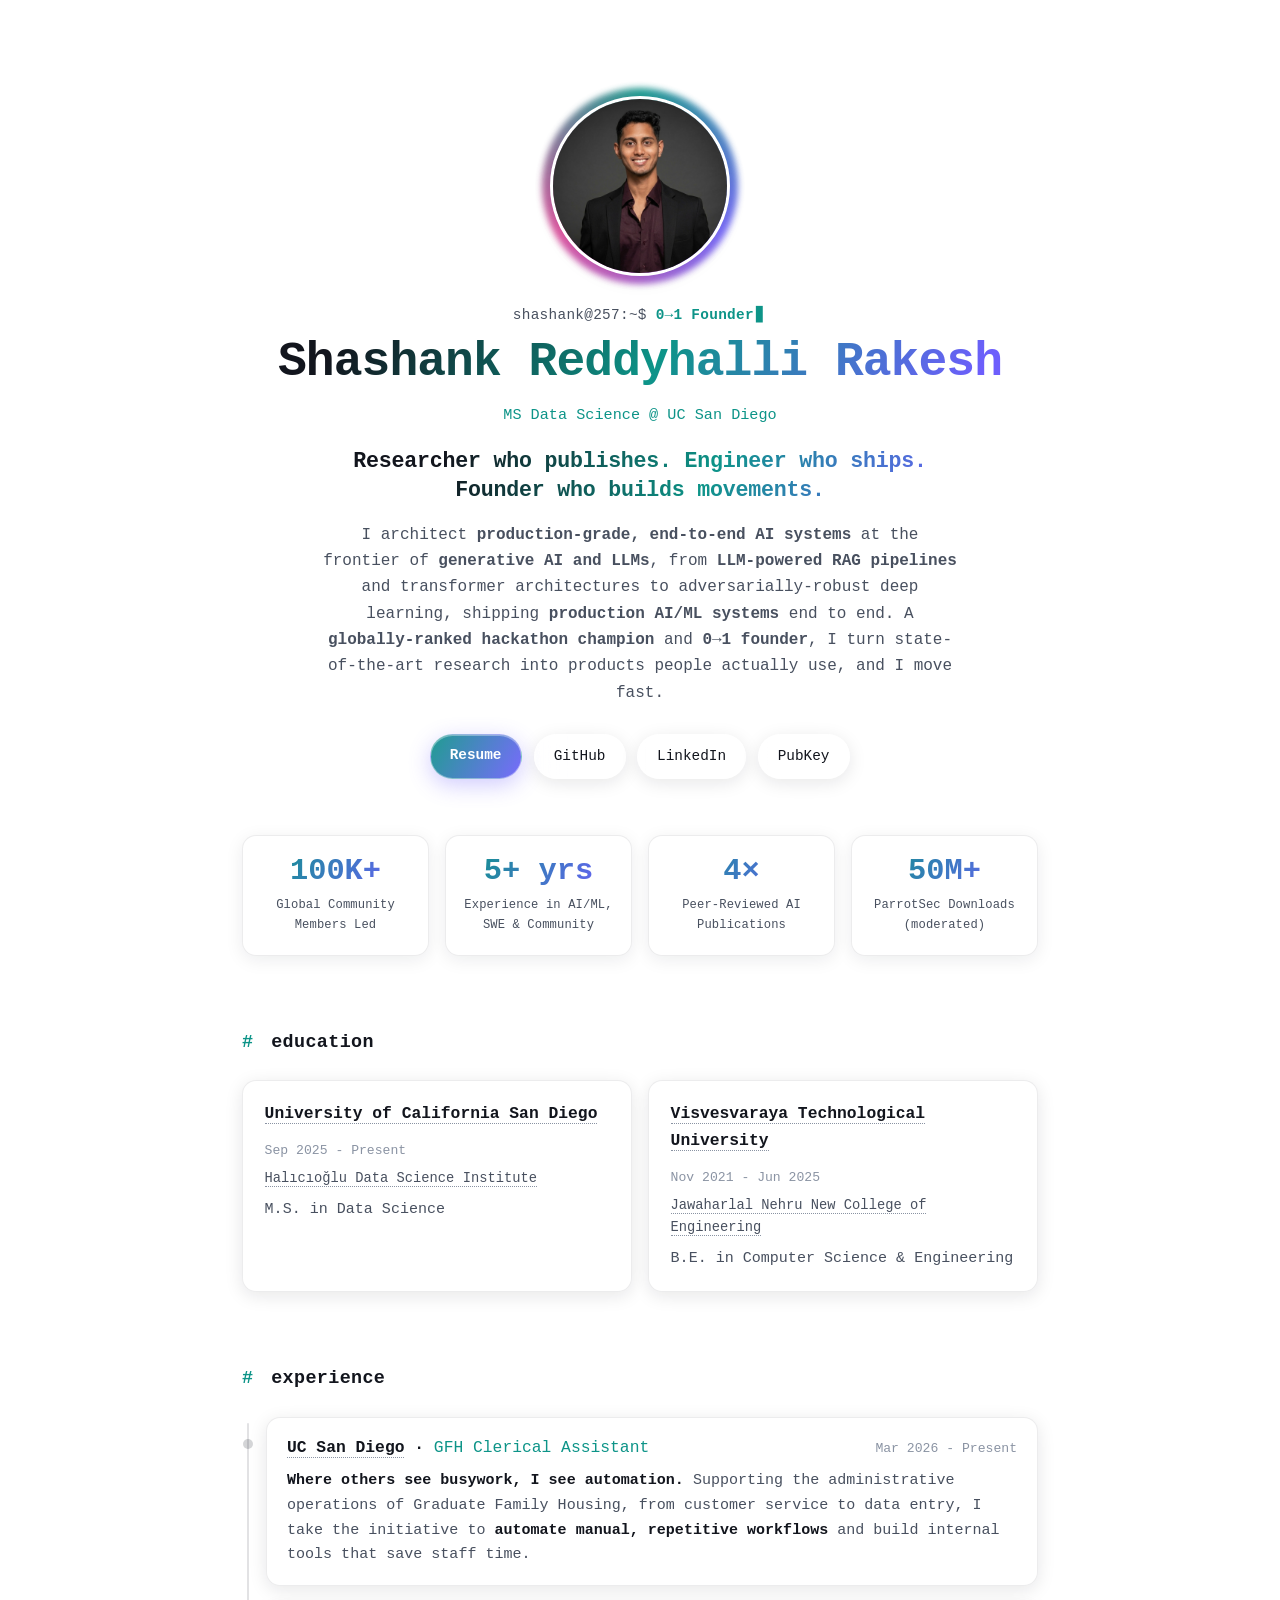
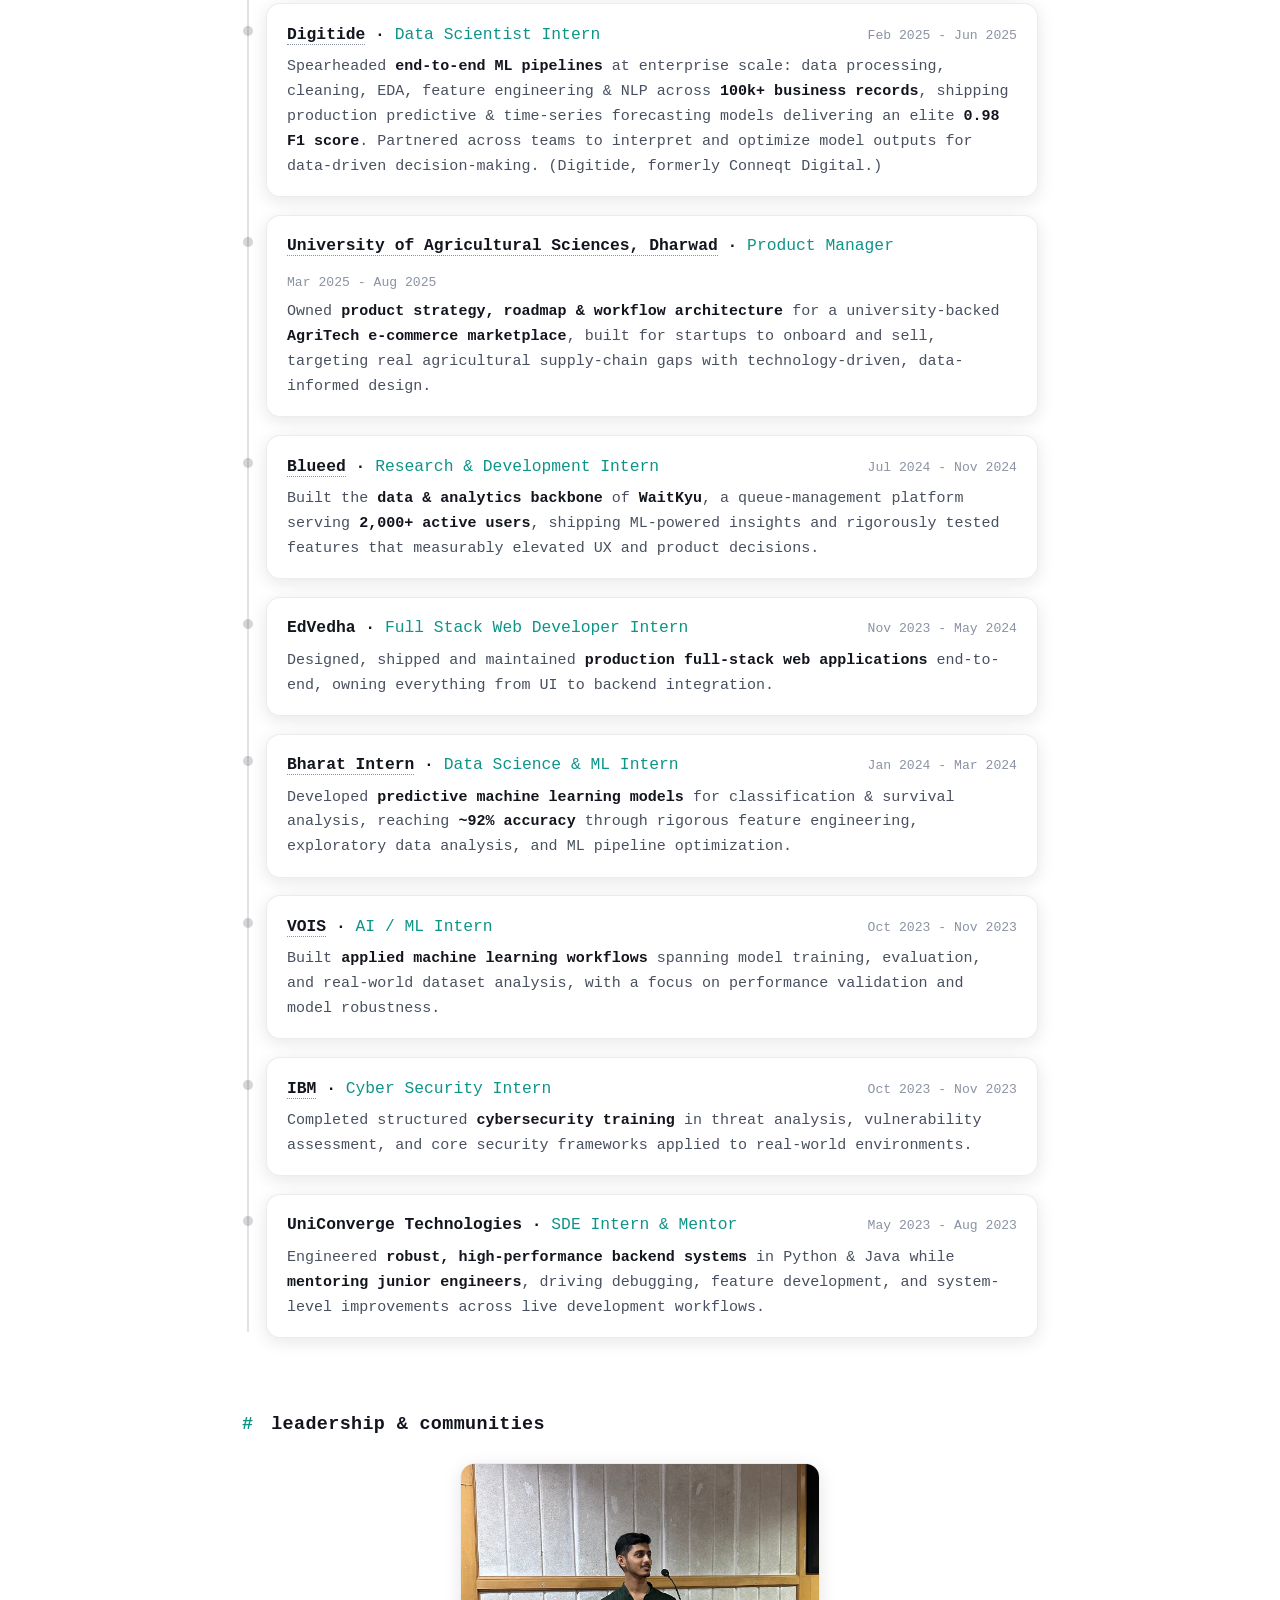
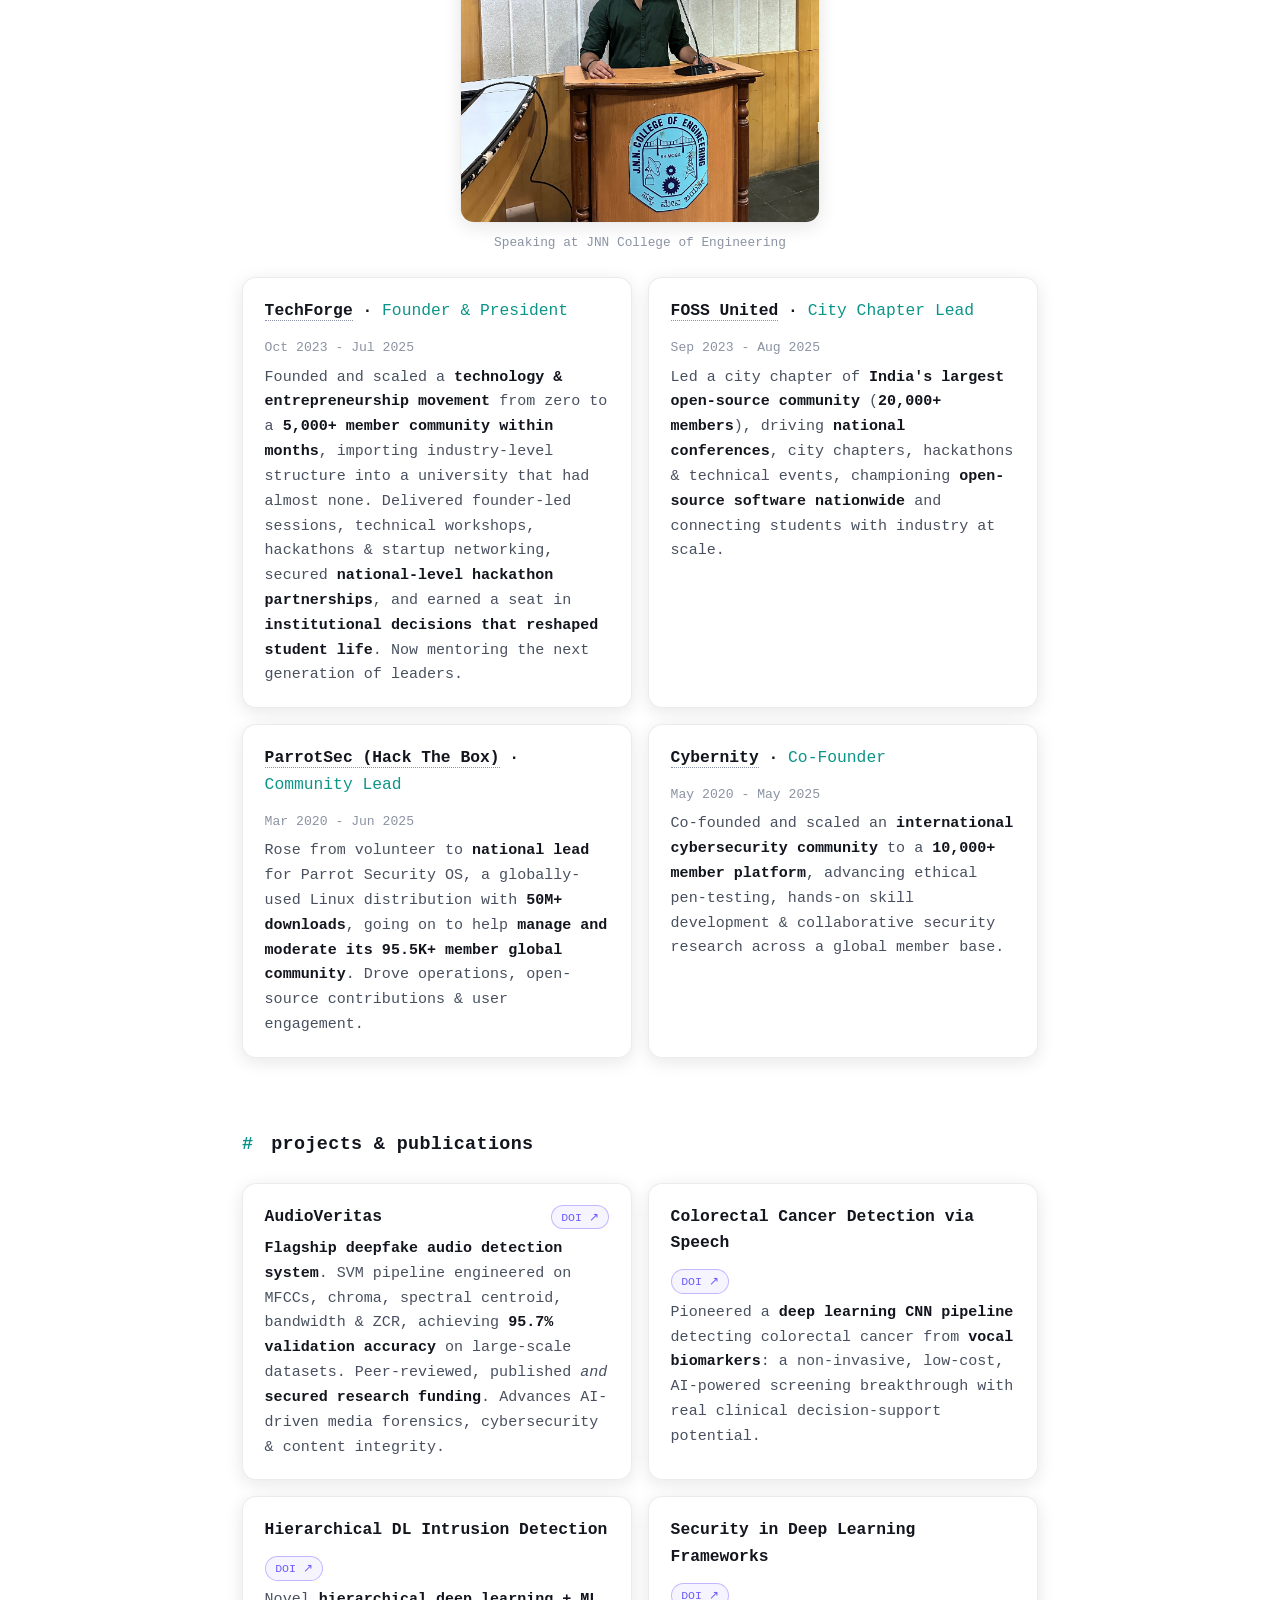
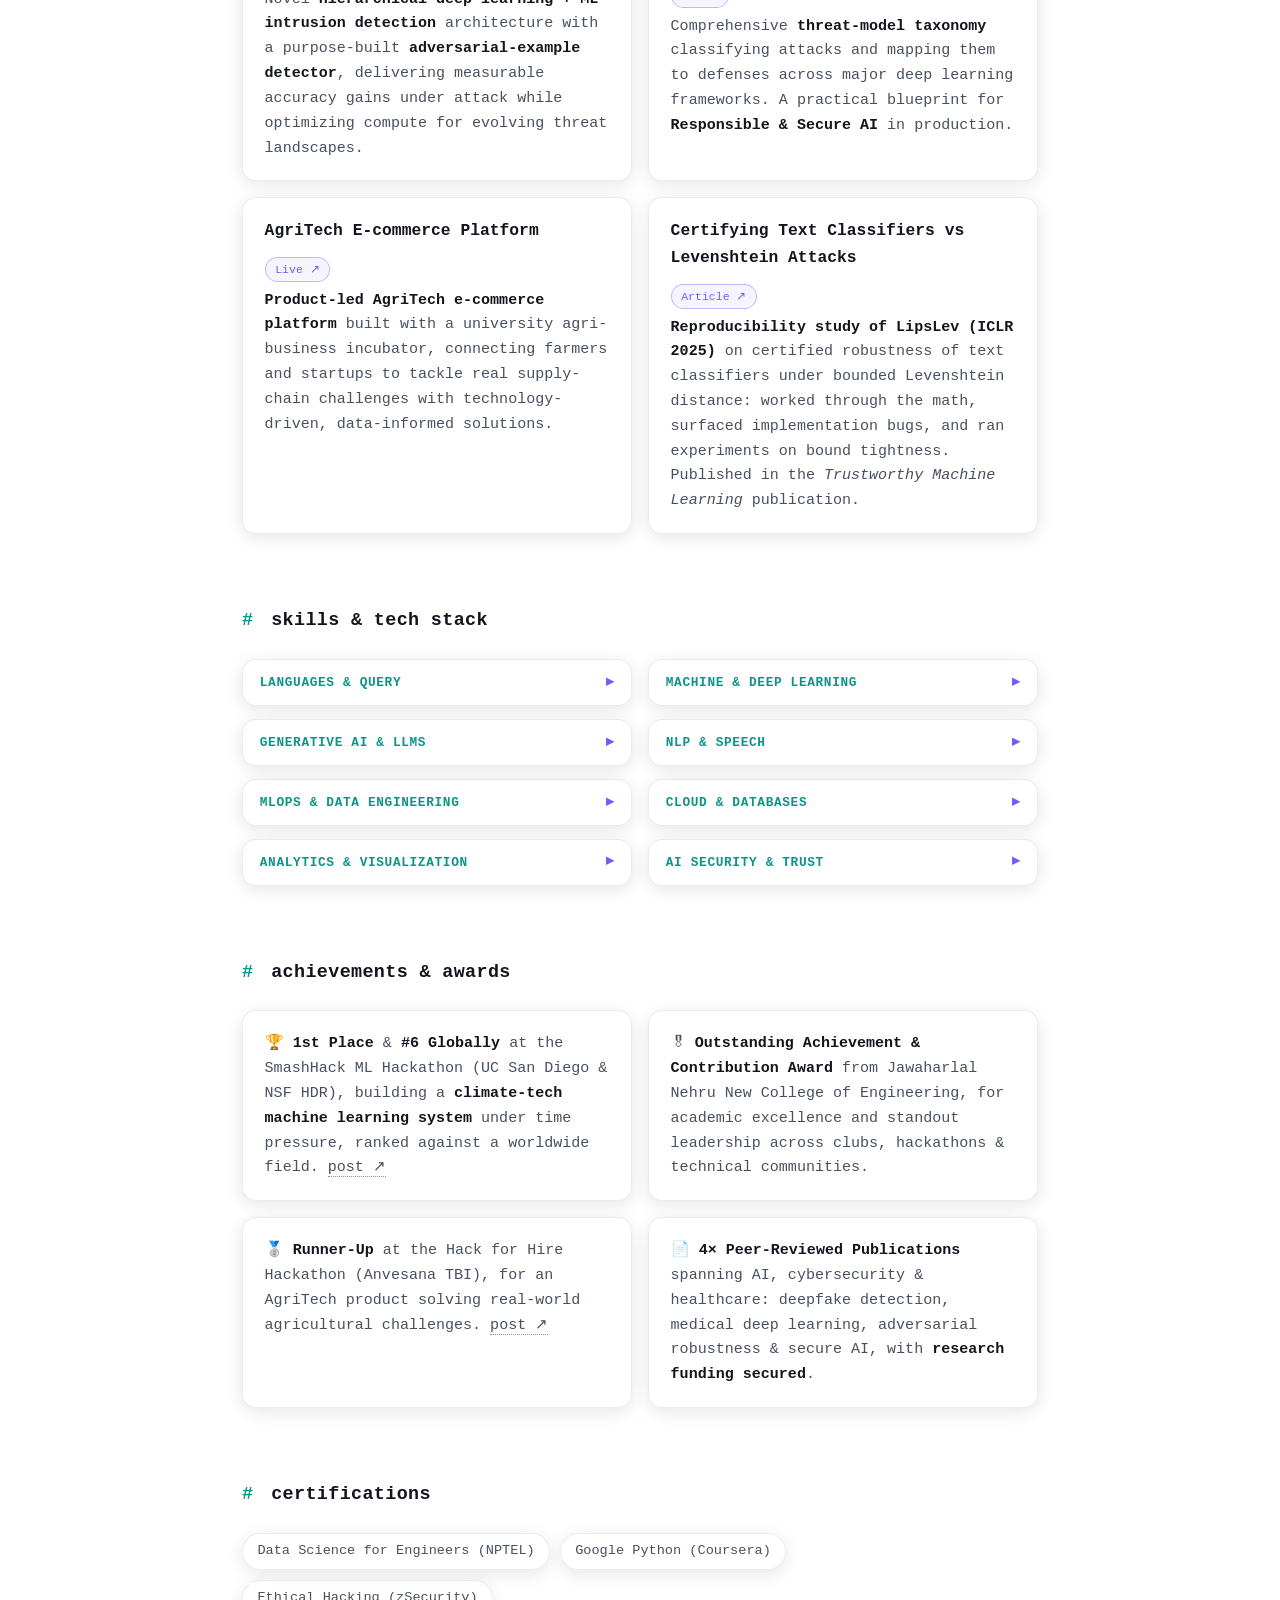
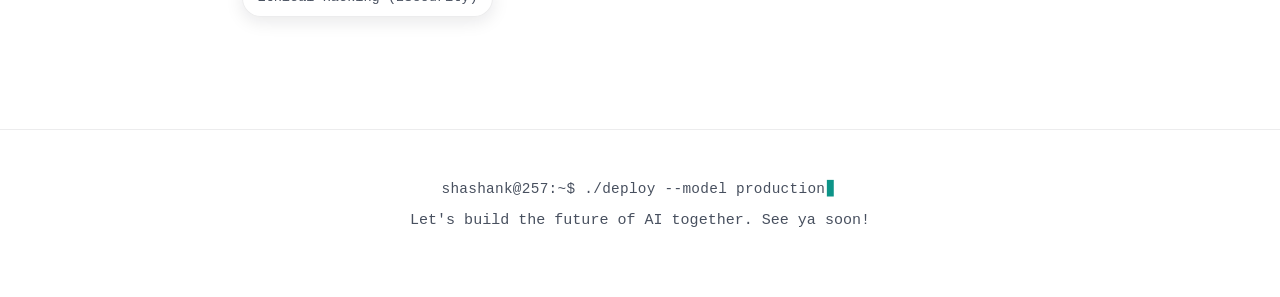
==== index.html @ 8bb7bff8 "update portfolio" ====
<!DOCTYPE html>
<html lang="en">
<head>
    <meta charset="UTF-8">
    <meta name="viewport" content="width=device-width, initial-scale=1.0">
    <meta name="description" content="Shashank Reddyhalli Rakesh (257): Data Scientist & AI/ML Engineer, MS Data Science @ UC San Diego (HDSI). 4× published AI researcher (as an undergrad), global hackathon champion, and founder who has led tech communities 100,000+ strong.">
    <title>257 // Shashank Reddyhalli Rakesh</title>

    <!-- Social / rich link previews -->
    <meta property="og:type" content="website">
    <meta property="og:url" content="https://shashank.fablnx.com/">
    <meta property="og:title" content="Shashank Reddyhalli Rakesh, Data Scientist & AI/ML Engineer">
    <meta property="og:description" content="4× published AI researcher (as an undergrad), global hackathon champion, and 0→1 founder who has led tech communities 100,000+ strong. GenAI, LLMs, deep learning, trustworthy AI.">
    <meta property="og:image" content="https://shashank.fablnx.com/assets/img/IMG_8627.jpg">
    <meta property="og:image:alt" content="Shashank Reddyhalli Rakesh">
    <meta name="twitter:card" content="summary_large_image">
    <meta name="twitter:title" content="Shashank Reddyhalli Rakesh, Data Scientist & AI/ML Engineer">
    <meta name="twitter:description" content="4× published AI researcher (as an undergrad), global hackathon champion, and 0→1 founder who has led tech communities 100,000+ strong.">
    <meta name="twitter:image" content="https://shashank.fablnx.com/assets/img/IMG_8627.jpg">
    <meta name="theme-color" content="#0d9488">

    <link rel="stylesheet" href="assets/css/style.css">
</head>
<body>
    <canvas id="fluid" class="fluid-bg" aria-hidden="true"></canvas>

    <main>
        <!-- HERO -->
        <header class="hero reveal">
            <div class="avatar-wrap">
                <img src="assets/img/IMG_8627.jpg" alt="Shashank Reddyhalli Rakesh" class="avatar" width="180" height="180">
                <span class="avatar-ring" aria-hidden="true"></span>
            </div>
            <p class="prompt"><span class="c-accent">shashank@257</span>:<span class="c-dim">~</span>$ <span id="typed">whoami</span></p>
            <h1 class="name">Shashank Reddyhalli Rakesh</h1>
            <p class="tagline">
                <span class="tag">MS Data Science @ UC San Diego</span>
            </p>
            <p class="hook">Researcher who publishes. Engineer who ships. Founder who builds movements.</p>
            <p class="intro">
                I architect <strong>production-grade, end-to-end AI systems</strong> at the frontier of
                <strong>generative AI and LLMs</strong>, from <strong>LLM-powered RAG
                pipelines</strong> and transformer architectures to adversarially-robust deep learning,
                shipping <strong>production AI/ML systems</strong> end to end. A <strong>globally-ranked
                hackathon champion</strong> and <strong>0&rarr;1 founder</strong>,
                I turn state-of-the-art research into products people actually use, and I move fast.
            </p>
            <nav class="cta">
                <a class="btn btn-primary" href="assets/Resume/ShashankRR_Resume.pdf" target="_blank" rel="noopener">Resume</a>
                <a class="btn" href="https://github.com/shashank257" target="_blank" rel="noopener">GitHub</a>
                <a class="btn" href="https://www.linkedin.com/in/shashankrr" target="_blank" rel="noopener">LinkedIn</a>
                <a class="btn" href="assets/key/pubkey.html">PubKey</a>
            </nav>
        </header>

        <!-- HIGHLIGHTS -->
        <div class="stats reveal">
            <div class="stat">
                <span class="stat-num">100K+</span>
                <span class="stat-label">Global Community Members Led</span>
            </div>
            <div class="stat">
                <span class="stat-num">5+ yrs</span>
                <span class="stat-label">Experience in AI/ML, SWE &amp; Community</span>
            </div>
            <div class="stat">
                <span class="stat-num">4&times;</span>
                <span class="stat-label">Peer-Reviewed AI Publications</span>
            </div>
            <div class="stat">
                <span class="stat-num">50M+</span>
                <span class="stat-label">ParrotSec Downloads (moderated)</span>
            </div>
        </div>

        <!-- EDUCATION -->
        <section class="reveal">
            <h2 class="section-title"><span class="hash">#</span> education</h2>
            <div class="cards">
                <article class="card">
                    <div class="card-head">
                        <h3><a class="hlink" href="https://ucsd.edu" target="_blank" rel="noopener">University of California San Diego</a></h3>
                        <span class="when">Sep 2025 - Present</span>
                    </div>
                    <p class="sub-inst"><a class="hlink" href="https://datascience.ucsd.edu" target="_blank" rel="noopener">Halıcıoğlu Data Science Institute</a></p>
                    <p class="muted">M.S. in Data Science</p>
                </article>
                <article class="card">
                    <div class="card-head">
                        <h3><a class="hlink" href="https://vtu.ac.in" target="_blank" rel="noopener">Visvesvaraya Technological University</a></h3>
                        <span class="when">Nov 2021 - Jun 2025</span>
                    </div>
                    <p class="sub-inst"><a class="hlink" href="https://jnnce.ac.in" target="_blank" rel="noopener">Jawaharlal Nehru New College of Engineering</a></p>
                    <p class="muted">B.E. in Computer Science &amp; Engineering</p>
                </article>
            </div>
        </section>

        <!-- EXPERIENCE -->
        <section class="reveal">
            <h2 class="section-title"><span class="hash">#</span> experience</h2>
            <div class="timeline">
                <article class="tl-item">
                    <div class="tl-dot" aria-hidden="true"></div>
                    <div class="card-head">
                        <h3><a class="hlink" href="https://ucsd.edu" target="_blank" rel="noopener">UC San Diego</a> &middot; <span class="role">GFH Clerical Assistant</span></h3>
                        <span class="when">Mar 2026 - Present</span>
                    </div>
                    <p class="muted"><strong>Where others see busywork, I see automation.</strong> Supporting the
                        administrative operations of Graduate Family Housing, from customer service to data entry,
                        I take the initiative to <strong>automate manual, repetitive workflows</strong> and build
                        internal tools that save staff time.</p>
                </article>
                <article class="tl-item">
                    <div class="tl-dot" aria-hidden="true"></div>
                    <div class="card-head">
                        <h3><a class="hlink" href="https://www.digitide.com/" target="_blank" rel="noopener">Digitide</a> &middot; <span class="role">Data Scientist Intern</span></h3>
                        <span class="when">Feb 2025 - Jun 2025</span>
                    </div>
                    <p class="muted">Spearheaded <strong>end-to-end ML pipelines</strong> at enterprise scale:
                        data processing, cleaning, EDA, feature engineering &amp; NLP across <strong>100k+
                        business records</strong>, shipping production predictive &amp; time-series
                        forecasting models delivering an elite <strong>0.98 F1 score</strong>. Partnered across
                        teams to interpret and optimize model outputs for data-driven decision-making.
                        (Digitide, formerly Conneqt Digital.)</p>
                </article>
                <article class="tl-item">
                    <div class="tl-dot" aria-hidden="true"></div>
                    <div class="card-head">
                        <h3><a class="hlink" href="https://krishik-abiuasd.org/" target="_blank" rel="noopener">University of Agricultural Sciences, Dharwad</a> &middot; <span class="role">Product Manager</span></h3>
                        <span class="when">Mar 2025 - Aug 2025</span>
                    </div>
                    <p class="muted">Owned <strong>product strategy, roadmap &amp; workflow architecture</strong>
                        for a university-backed <strong>AgriTech e-commerce marketplace</strong>, built for startups
                        to onboard and sell, targeting real agricultural supply-chain gaps with technology-driven,
                        data-informed design.</p>
                </article>
                <article class="tl-item">
                    <div class="tl-dot" aria-hidden="true"></div>
                    <div class="card-head">
                        <h3><a class="hlink" href="https://www.blueed.com/" target="_blank" rel="noopener">Blueed</a> &middot; <span class="role">Research &amp; Development Intern</span></h3>
                        <span class="when">Jul 2024 - Nov 2024</span>
                    </div>
                    <p class="muted">Built the <strong>data &amp; analytics backbone</strong> of
                        <strong>WaitKyu</strong>, a queue-management platform serving <strong>2,000+ active
                        users</strong>, shipping ML-powered insights and rigorously tested features that
                        measurably elevated UX and product decisions.</p>
                </article>
                <article class="tl-item">
                    <div class="tl-dot" aria-hidden="true"></div>
                    <div class="card-head">
                        <h3>EdVedha &middot; <span class="role">Full Stack Web Developer Intern</span></h3>
                        <span class="when">Nov 2023 - May 2024</span>
                    </div>
                    <p class="muted">Designed, shipped and maintained <strong>production full-stack web
                        applications</strong> end-to-end, owning everything from UI to backend integration.</p>
                </article>
                <article class="tl-item">
                    <div class="tl-dot" aria-hidden="true"></div>
                    <div class="card-head">
                        <h3><a class="hlink" href="https://in.linkedin.com/company/info-bharat-interns" target="_blank" rel="noopener">Bharat Intern</a> &middot; <span class="role">Data Science &amp; ML Intern</span></h3>
                        <span class="when">Jan 2024 - Mar 2024</span>
                    </div>
                    <p class="muted">Developed <strong>predictive machine learning models</strong> for classification
                        &amp; survival analysis, reaching <strong>~92% accuracy</strong> through rigorous feature
                        engineering, exploratory data analysis, and ML pipeline optimization.</p>
                </article>
                <article class="tl-item">
                    <div class="tl-dot" aria-hidden="true"></div>
                    <div class="card-head">
                        <h3><a class="hlink" href="https://www.voiscentre.com/" target="_blank" rel="noopener">VOIS</a> &middot; <span class="role">AI / ML Intern</span></h3>
                        <span class="when">Oct 2023 - Nov 2023</span>
                    </div>
                    <p class="muted">Built <strong>applied machine learning workflows</strong> spanning model training,
                        evaluation, and real-world dataset analysis, with a focus on performance validation and
                        model robustness.</p>
                </article>
                <article class="tl-item">
                    <div class="tl-dot" aria-hidden="true"></div>
                    <div class="card-head">
                        <h3><a class="hlink" href="https://www.ibm.com/" target="_blank" rel="noopener">IBM</a> &middot; <span class="role">Cyber Security Intern</span></h3>
                        <span class="when">Oct 2023 - Nov 2023</span>
                    </div>
                    <p class="muted">Completed structured <strong>cybersecurity training</strong> in threat analysis,
                        vulnerability assessment, and core security frameworks applied to real-world environments.</p>
                </article>
                <article class="tl-item">
                    <div class="tl-dot" aria-hidden="true"></div>
                    <div class="card-head">
                        <h3>UniConverge Technologies &middot; <span class="role">SDE Intern &amp; Mentor</span></h3>
                        <span class="when">May 2023 - Aug 2023</span>
                    </div>
                    <p class="muted">Engineered <strong>robust, high-performance backend systems</strong> in Python
                        &amp; Java while <strong>mentoring junior engineers</strong>, driving debugging, feature
                        development, and system-level improvements across live development workflows.</p>
                </article>
            </div>
        </section>

        <!-- LEADERSHIP & COMMUNITIES -->
        <section class="reveal">
            <h2 class="section-title"><span class="hash">#</span> leadership &amp; communities</h2>
            <figure class="photo photo-wide">
                <img src="assets/img/IMG_20240116_121053_605.jpg" alt="Shashank speaking at JNN College of Engineering" loading="lazy">
                <figcaption>Speaking at JNN College of Engineering</figcaption>
            </figure>
            <div class="cards">
                <article class="card">
                    <div class="card-head">
                        <h3><a class="hlink" href="https://techforge.jnnce.ac.in/" target="_blank" rel="noopener">TechForge</a> &middot; <span class="role">Founder &amp; President</span></h3>
                        <span class="when">Oct 2023 - Jul 2025</span>
                    </div>
                    <p class="muted">Founded and scaled a <strong>technology &amp; entrepreneurship movement</strong>
                        from zero to a <strong>5,000+ member community within months</strong>, importing
                        industry-level structure into a university that had almost none. Delivered founder-led
                        sessions, technical workshops, hackathons &amp; startup networking, secured
                        <strong>national-level hackathon partnerships</strong>, and earned a seat in
                        <strong>institutional decisions that reshaped student life</strong>. Now mentoring the
                        next generation of leaders.</p>
                </article>
                <article class="card">
                    <div class="card-head">
                        <h3><a class="hlink" href="https://fossunited.org" target="_blank" rel="noopener">FOSS United</a> &middot; <span class="role">City Chapter Lead</span></h3>
                        <span class="when">Sep 2023 - Aug 2025</span>
                    </div>
                    <p class="muted">Led a city chapter of <strong>India's largest open-source community</strong>
                        (<strong>20,000+ members</strong>), driving <strong>national conferences</strong>, city
                        chapters, hackathons &amp; technical events, championing <strong>open-source software
                        nationwide</strong> and connecting students with industry at scale.</p>
                </article>
                <article class="card">
                    <div class="card-head">
                        <h3><a class="hlink" href="https://parrotsec.org" target="_blank" rel="noopener">ParrotSec (Hack The Box)</a> &middot; <span class="role">Community Lead</span></h3>
                        <span class="when">Mar 2020 - Jun 2025</span>
                    </div>
                    <p class="muted">Rose from volunteer to <strong>national lead</strong> for Parrot Security OS, a globally-used Linux distribution with <strong>50M+ downloads</strong>, going on to help
                        <strong>manage and moderate its 95.5K+ member global community</strong>. Drove operations,
                        open-source contributions &amp; user engagement.</p>
                </article>
                <article class="card">
                    <div class="card-head">
                        <h3><a class="hlink" href="https://cybernity.org/" target="_blank" rel="noopener">Cybernity</a> &middot; <span class="role">Co-Founder</span></h3>
                        <span class="when">May 2020 - May 2025</span>
                    </div>
                    <p class="muted">Co-founded and scaled an <strong>international cybersecurity community</strong>
                        to a <strong>10,000+ member platform</strong>, advancing ethical pen-testing, hands-on skill
                        development &amp; collaborative security research across a global member base.</p>
                </article>
            </div>
        </section>

        <!-- PROJECTS & PUBLICATIONS -->
        <section class="reveal">
            <h2 class="section-title"><span class="hash">#</span> projects &amp; publications</h2>
            <div class="cards">
                <article class="card project">
                    <div class="card-head">
                        <h3>AudioVeritas</h3>
                        <a class="pill" href="https://doi.org/10.22214/ijraset.2025.66025" target="_blank" rel="noopener">DOI ↗</a>
                    </div>
                    <p class="muted"><strong>Flagship deepfake audio detection system</strong>. SVM pipeline
                        engineered on MFCCs, chroma, spectral centroid, bandwidth &amp; ZCR, achieving
                        <strong>95.7% validation accuracy</strong> on large-scale datasets. Peer-reviewed,
                        published <em>and</em> <strong>secured research funding</strong>. Advances AI-driven
                        media forensics, cybersecurity &amp; content integrity.</p>
                </article>
                <article class="card project">
                    <div class="card-head">
                        <h3>Colorectal Cancer Detection via Speech</h3>
                        <a class="pill" href="https://doi.org/10.22214/ijraset.2024.63556" target="_blank" rel="noopener">DOI ↗</a>
                    </div>
                    <p class="muted">Pioneered a <strong>deep learning CNN pipeline</strong> detecting colorectal
                        cancer from <strong>vocal biomarkers</strong>: a non-invasive, low-cost, AI-powered
                        screening breakthrough with real clinical decision-support potential.</p>
                </article>
                <article class="card project">
                    <div class="card-head">
                        <h3>Hierarchical DL Intrusion Detection</h3>
                        <a class="pill" href="https://doi.org/10.22214/ijraset.2024.58300" target="_blank" rel="noopener">DOI ↗</a>
                    </div>
                    <p class="muted">Novel <strong>hierarchical deep learning + ML intrusion detection</strong>
                        architecture with a purpose-built <strong>adversarial-example detector</strong>,
                        delivering measurable accuracy gains under attack while optimizing compute for
                        evolving threat landscapes.</p>
                </article>
                <article class="card project">
                    <div class="card-head">
                        <h3>Security in Deep Learning Frameworks</h3>
                        <a class="pill" href="https://doi.org/10.22214/ijraset.2023.57752" target="_blank" rel="noopener">DOI ↗</a>
                    </div>
                    <p class="muted">Comprehensive <strong>threat-model taxonomy</strong> classifying attacks and
                        mapping them to defenses across major deep learning frameworks. A practical blueprint
                        for <strong>Responsible &amp; Secure AI</strong> in production.</p>
                </article>
                <article class="card project">
                    <div class="card-head">
                        <h3>AgriTech E-commerce Platform</h3>
                        <a class="pill" href="https://krishik-abiuasd.org/" target="_blank" rel="noopener">Live ↗</a>
                    </div>
                    <p class="muted"><strong>Product-led AgriTech e-commerce platform</strong> built with a
                        university agri-business incubator, connecting farmers and startups to tackle
                        real supply-chain challenges with technology-driven, data-informed solutions.</p>
                </article>
                <article class="card project">
                    <div class="card-head">
                        <h3>Certifying Text Classifiers vs Levenshtein Attacks</h3>
                        <a class="pill" href="https://medium.com/trustworthy-machine-learning/certifying-text-classifiers-against-levenshtein-attacks-reproducing-lipslev-iclr-2025-34aa564b93fc" target="_blank" rel="noopener">Article ↗</a>
                    </div>
                    <p class="muted"><strong>Reproducibility study of LipsLev (ICLR 2025)</strong> on certified
                        robustness of text classifiers under bounded Levenshtein distance: worked through the math,
                        surfaced implementation bugs, and ran experiments on bound tightness. Published in the
                        <em>Trustworthy Machine Learning</em> publication.</p>
                </article>
            </div>
        </section>

        <!-- SKILLS & TECH STACK -->
        <section class="reveal">
            <h2 class="section-title"><span class="hash">#</span> skills &amp; tech stack</h2>
            <div class="skill-groups">
                <details class="skill-group">
                    <summary class="skill-label">Languages &amp; Query</summary>
                    <div class="chips">
                        <span class="chip">Python</span><span class="chip">R</span><span class="chip">SQL</span>
                        <span class="chip">C</span><span class="chip">C++</span><span class="chip">Java</span>
                        <span class="chip">JavaScript</span><span class="chip">Bash</span>
                    </div>
                </details>
                <details class="skill-group">
                    <summary class="skill-label">Machine &amp; Deep Learning</summary>
                    <div class="chips">
                        <span class="chip">PyTorch</span><span class="chip">TensorFlow</span><span class="chip">Keras</span>
                        <span class="chip">Scikit-learn</span><span class="chip">XGBoost</span><span class="chip">LightGBM</span>
                        <span class="chip">CNNs</span><span class="chip">RNNs / LSTMs</span><span class="chip">Transformers</span>
                        <span class="chip">Ensemble Learning</span><span class="chip">Bayesian Modeling</span>
                        <span class="chip">Hyperparameter Tuning</span>
                    </div>
                </details>
                <details class="skill-group">
                    <summary class="skill-label">Generative AI &amp; LLMs</summary>
                    <div class="chips">
                        <span class="chip">LLM Fine-tuning (LoRA / PEFT)</span><span class="chip">RAG</span>
                        <span class="chip">Prompt Engineering</span><span class="chip">Hugging Face</span>
                        <span class="chip">LangChain</span><span class="chip">LlamaIndex</span>
                        <span class="chip">Vector DBs (FAISS / Pinecone)</span><span class="chip">Embeddings</span>
                        <span class="chip">Diffusion Models</span><span class="chip">Agentic AI</span>
                        <span class="chip">Multimodal AI</span>
                    </div>
                </details>
                <details class="skill-group">
                    <summary class="skill-label">NLP &amp; Speech</summary>
                    <div class="chips">
                        <span class="chip">NLP</span><span class="chip">Named Entity Recognition</span>
                        <span class="chip">Sentiment Analysis</span><span class="chip">Text Classification</span>
                        <span class="chip">Speech / Audio ML</span><span class="chip">MFCC &amp; Spectral Features</span>
                        <span class="chip">Semantic Search</span>
                    </div>
                </details>
                <details class="skill-group">
                    <summary class="skill-label">MLOps &amp; Data Engineering</summary>
                    <div class="chips">
                        <span class="chip">Docker</span><span class="chip">Git</span><span class="chip">CI/CD</span>
                        <span class="chip">MLflow</span><span class="chip">Model Deployment</span>
                        <span class="chip">Data Pipelines</span><span class="chip">Apache Spark</span>
                        <span class="chip">Airflow</span><span class="chip">REST APIs</span>
                        <span class="chip">Model Monitoring</span><span class="chip">Feature Stores</span>
                    </div>
                </details>
                <details class="skill-group">
                    <summary class="skill-label">Cloud &amp; Databases</summary>
                    <div class="chips">
                        <span class="chip">AWS (SageMaker / EC2 / S3)</span><span class="chip">GCP</span>
                        <span class="chip">MongoDB</span><span class="chip">PostgreSQL</span>
                    </div>
                </details>
                <details class="skill-group">
                    <summary class="skill-label">Analytics &amp; Visualization</summary>
                    <div class="chips">
                        <span class="chip">Pandas</span><span class="chip">NumPy</span><span class="chip">Matplotlib</span>
                        <span class="chip">Seaborn</span><span class="chip">Plotly</span><span class="chip">Tableau</span>
                        <span class="chip">Power BI</span><span class="chip">Excel</span>
                        <span class="chip">EDA</span><span class="chip">Statistical Modeling</span>
                        <span class="chip">A/B Testing</span><span class="chip">Time-Series Forecasting</span>
                    </div>
                </details>
                <details class="skill-group">
                    <summary class="skill-label">AI Security &amp; Trust</summary>
                    <div class="chips">
                        <span class="chip">Adversarial ML</span><span class="chip">Deepfake Detection</span>
                        <span class="chip">Model Robustness</span><span class="chip">Threat Modeling</span>
                        <span class="chip">Responsible AI</span><span class="chip">Explainable AI (SHAP / LIME)</span>
                    </div>
                </details>
            </div>
        </section>

        <!-- ACHIEVEMENTS -->
        <section class="reveal">
            <h2 class="section-title"><span class="hash">#</span> achievements &amp; awards</h2>
            <div class="cards">
                <article class="card"><p class="muted">🏆 <strong>1st Place</strong> &amp; <strong>#6 Globally</strong>
                    at the SmashHack ML Hackathon (UC San Diego &amp; NSF HDR), building a <strong>climate-tech
                    machine learning system</strong> under time pressure, ranked against a worldwide field.
                    <a class="hlink" href="https://www.linkedin.com/posts/shashankrr_hackathon-machinelearning-climatetech-share-7422825761335779328-vGzB/" target="_blank" rel="noopener">post ↗</a></p></article>
                <article class="card"><p class="muted">🎖 <strong>Outstanding Achievement &amp; Contribution
                    Award</strong> from Jawaharlal Nehru New College of Engineering, for academic excellence and
                    standout leadership across clubs, hackathons &amp; technical communities.</p></article>
                <article class="card"><p class="muted">🥈 <strong>Runner-Up</strong> at the Hack for Hire Hackathon
                    (Anvesana TBI), for an AgriTech product solving real-world agricultural challenges.
                    <a class="hlink" href="https://www.linkedin.com/posts/shashankrr_im-incredibly-excited-to-announce-that-our-ugcPost-7234227196200960000-jTL3/" target="_blank" rel="noopener">post ↗</a></p></article>
                <article class="card"><p class="muted">📄 <strong>4× Peer-Reviewed Publications</strong> spanning AI,
                    cybersecurity &amp; healthcare: deepfake detection, medical deep learning, adversarial
                    robustness &amp; secure AI, with <strong>research funding secured</strong>.</p></article>
            </div>
        </section>

        <!-- CERTIFICATIONS -->
        <section class="reveal">
            <h2 class="section-title"><span class="hash">#</span> certifications</h2>
            <div class="chips">
                <a class="chip" href="https://drive.google.com/file/d/1DZM34GGNThagkRlQf5H61YQbxlrS8yUi/view?usp=drive_link" target="_blank" rel="noopener">Data Science for Engineers (NPTEL)</a>
                <a class="chip" href="https://drive.google.com/file/d/1CEkAYPxQ_XFq0iL3IR-7vZeY4677KVJa/view?usp=drive_link" target="_blank" rel="noopener">Google Python (Coursera)</a>
                <a class="chip" href="https://drive.google.com/file/d/1UXnVFUUSW-eHyL6h2VPqOTOuzRnpxpc3/view?usp=drive_link" target="_blank" rel="noopener">Ethical Hacking (zSecurity)</a>
            </div>
        </section>
    </main>

    <footer class="reveal">
        <p class="prompt"><span class="c-accent">shashank@257</span>:<span class="c-dim">~</span>$ ./deploy --model production</p>
        <p class="muted">Let's build the future of AI together. See ya soon!</p>
    </footer>

    <script>
        // Scroll reveal: progressive enhancement, no external deps
        (function () {
            var els = document.querySelectorAll('.reveal');
            if (!('IntersectionObserver' in window)) {
                els.forEach(function (el) { el.classList.add('in'); });
                return;
            }
            var io = new IntersectionObserver(function (entries) {
                entries.forEach(function (e) {
                    if (e.isIntersecting) { e.target.classList.add('in'); io.unobserve(e.target); }
                });
            }, { threshold: 0.01, rootMargin: '0px 0px -8% 0px' });
            els.forEach(function (el) { io.observe(el); });
        })();

        // Timeline: line fills and dots light up as you scroll through the experience section
        (function () {
            var tl = document.querySelector('.timeline');
            if (!tl) return;
            var dots = Array.prototype.slice.call(tl.querySelectorAll('.tl-dot'));

            if (window.matchMedia && window.matchMedia('(prefers-reduced-motion: reduce)').matches) {
                tl.style.setProperty('--tl-progress', 1);
                dots.forEach(function (d) { d.classList.add('lit'); });
                return;
            }

            var ticking = false;
            function update() {
                ticking = false;
                var r = tl.getBoundingClientRect();
                var ref = window.innerHeight * 0.75;           // fill follows this line down the viewport
                var p = (ref - r.top) / (r.height || 1);
                p = p < 0 ? 0 : (p > 1 ? 1 : p);
                tl.style.setProperty('--tl-progress', p);

                var fillY = r.top + r.height * p;              // viewport Y the fill has reached
                dots.forEach(function (d) {
                    var dr = d.getBoundingClientRect();
                    d.classList.toggle('lit', (dr.top + dr.height / 2) <= fillY + 1);
                });
            }
            function onScroll() {
                if (!ticking) { ticking = true; requestAnimationFrame(update); }
            }
            window.addEventListener('scroll', onScroll, { passive: true });
            window.addEventListener('resize', onScroll);
            update();
        })();

        // Stat tiles count up from 0 when they scroll into view (e.g. "100K+", "50M+")
        (function () {
            var nums = document.querySelectorAll('.stat-num');
            if (!nums.length) return;
            var reduce = window.matchMedia && window.matchMedia('(prefers-reduced-motion: reduce)').matches;

            function animate(el) {
                var full = el.textContent.trim();
                var m = full.match(/^([0-9.]+)(.*)$/);   // leading number + suffix (K+, M+, +, ×, st)
                if (!m) return;
                var target = parseFloat(m[1]);
                var suffix = m[2];
                var decimals = (m[1].split('.')[1] || '').length;
                if (reduce) { el.textContent = full; return; }
                var start = null, dur = 1100;
                function step(ts) {
                    if (start === null) start = ts;
                    var p = Math.min((ts - start) / dur, 1);
                    var eased = 1 - Math.pow(1 - p, 3);        // easeOutCubic
                    var val = (target * eased).toFixed(decimals);
                    el.textContent = val + suffix;
                    if (p < 1) requestAnimationFrame(step);
                    else el.textContent = full;
                }
                requestAnimationFrame(step);
            }

            if (!('IntersectionObserver' in window)) { nums.forEach(function (n) { animate(n); }); return; }
            var io = new IntersectionObserver(function (entries) {
                entries.forEach(function (e) {
                    if (e.isIntersecting) { animate(e.target); io.unobserve(e.target); }
                });
            }, { threshold: 0.5 });
            nums.forEach(function (n) { io.observe(n); });
        })();

        // Terminal "whoami": cycles the command + roles; "whoami" shows in a distinct color
        (function () {
            var el = document.getElementById('typed');
            if (!el) return;
            var words = ['whoami', '0→1 Founder', 'Published AI Researcher', 'Global Community Builder', 'Hackathon Champion', 'AI / ML Engineer', 'Software Engineer', 'Data Scientist', 'National Conference Organizer', 'Public Speaker', 'Product Manager'];
            if (window.matchMedia && window.matchMedia('(prefers-reduced-motion: reduce)').matches) {
                el.textContent = words[1];
                return;
            }
            var wi = 0, ci = words[0].length, mode = 'hold';
            function paint() { el.classList.toggle('cmd', words[wi] === 'whoami'); }
            paint();
            function tick() {
                var w = words[wi];
                if (mode === 'hold') { mode = 'delete'; return setTimeout(tick, w === 'whoami' ? 1200 : 1600); }
                if (mode === 'delete') {
                    ci--;
                    el.textContent = w.slice(0, ci);
                    if (ci <= 0) { wi = (wi + 1) % words.length; paint(); mode = 'type'; return setTimeout(tick, 300); }
                    return setTimeout(tick, 40);
                }
                if (mode === 'type') {
                    ci++;
                    el.textContent = w.slice(0, ci);
                    if (ci >= w.length) { mode = 'hold'; return setTimeout(tick, 10); }
                    return setTimeout(tick, 80);
                }
            }
            setTimeout(tick, 1400);
        })();
    </script>
    <script src="assets/js/fluid.js"></script>
</body>
</html>
---- assets/css/style.css ----
/* ============================================================
   257 // Shashank Reddyhalli Rakesh — portfolio
   Light theme, terminal-meets-modern. Self-contained, no CDNs.
   ============================================================ */

:root {
    --bg:        #ffffff;   /* exact aaabadcode base — oklch(1 0 0) = pure white */
    --bg-soft:   #ffffff;
    --panel:     rgba(255, 255, 255, 0.45);          /* translucent: looks white over the white base, tints where ink passes behind */
    --panel-hover: rgba(255, 255, 255, 0.62);        /* brighten on hover */
    --panel-brd: rgba(18, 22, 32, 0.08);             /* subtle edge so cards stay defined on white */
    --glass-blur: blur(14px) saturate(160%);         /* shared frosted-glass blur */
    --text:      #12151d;
    --muted:     #48505f;
    --dim:       #8a93a3;
    --accent:    #0d9488;   /* teal */
    --accent-2:  #6d5efc;   /* violet */
    --accent-3:  #e0489a;   /* pink */
    --shadow:    0 4px 18px rgba(18, 22, 32, 0.10), inset 0 1px 0 rgba(255, 255, 255, 0.55);
    --shadow-lg: 0 12px 34px rgba(18, 22, 32, 0.16), inset 0 1px 0 rgba(255, 255, 255, 0.6);
    --radius:    14px;
    --mono: 'JetBrains Mono', 'Fira Code', ui-monospace, SFMono-Regular, Menlo, Consolas, monospace;
}

* { box-sizing: border-box; margin: 0; padding: 0; }

html { scroll-behavior: smooth; }

html {
    background: var(--bg);
}
body {
    background: transparent;
    color: var(--text);
    font-family: var(--mono);
    line-height: 1.65;
    font-size: 16px;
    -webkit-font-smoothing: antialiased;
    overflow-x: hidden;
    position: relative;
    min-height: 100vh;
}

/* ---- Interactive fluid (WebGL, cursor/touch-driven) ----
   Sits BEHIND the content (opaque white base + colored ink). Cards are
   translucent (see --panel) so the ink shows THROUGH them when you touch over
   them — visible over cards on mobile, not hidden. pointer-events:none lets
   taps/scroll pass through; ink is driven by window mouse/touch listeners. */
.fluid-bg {
    position: fixed;
    inset: 0;
    width: 100%;
    height: 100%;
    z-index: -1;
    display: block;
    pointer-events: none;
}

/* ---- Layout ---- */
main {
    max-width: 860px;
    margin: 0 auto;
    padding: clamp(3rem, 8vw, 6rem) clamp(1.1rem, 4vw, 2rem) 3rem;
}

/* ---- Hero ---- */
.hero { text-align: center; }

.avatar-wrap {
    position: relative;
    width: 180px;
    height: 180px;
    margin: 0 auto 1.75rem;
}
.avatar {
    width: 180px;
    height: 180px;
    border-radius: 50%;
    object-fit: cover;
    display: block;
    position: relative;
    z-index: 1;
    border: 3px solid #fff;
    box-shadow: var(--shadow);
}
.avatar-ring {
    position: absolute;
    inset: -8px;
    border-radius: 50%;
    background: conic-gradient(from 0deg, var(--accent), var(--accent-2), var(--accent-3), var(--accent));
    filter: blur(3px);
    opacity: 0.9;
    z-index: 0;
    animation: spin 7s linear infinite;
}
@keyframes spin { to { transform: rotate(360deg); } }

.prompt {
    font-size: 0.9rem;
    color: var(--muted);
    letter-spacing: 0.02em;
}
.prompt::after {
    content: '▋';
    color: var(--accent);
    animation: blink 1.1s steps(2, start) infinite;
    margin-left: 2px;
}
@keyframes blink { to { opacity: 0; } }
#typed { color: var(--accent); font-weight: 600; }

.name {
    font-size: clamp(1.8rem, 6vw, 3rem);
    font-weight: 700;
    letter-spacing: -0.02em;
    margin: 0.5rem 0 0.9rem;
    background: linear-gradient(120deg, var(--text) 12%, var(--accent) 52%, var(--accent-2) 92%);
    -webkit-background-clip: text;
    background-clip: text;
    color: transparent;
    line-height: 1.1;
}
.tagline {
    display: flex;
    flex-wrap: wrap;
    justify-content: center;
    gap: 0.5rem;
    color: var(--muted);
    font-size: 0.95rem;
}
.tagline .dot { color: var(--dim); }
.tag { color: var(--accent); font-weight: 500; }
.hook {
    max-width: 640px;
    margin: 1.2rem auto 0;
    font-size: clamp(1.05rem, 2.6vw, 1.35rem);
    font-weight: 700;
    line-height: 1.35;
    letter-spacing: -0.01em;
    background: linear-gradient(120deg, var(--text) 20%, var(--accent) 60%, var(--accent-2));
    -webkit-background-clip: text;
    background-clip: text;
    color: transparent;
}
.intro {
    max-width: 640px;
    margin: 1rem auto 1.75rem;
    color: var(--muted);
}

/* ---- Buttons ---- */
.cta {
    display: flex;
    flex-wrap: wrap;
    justify-content: center;
    gap: 0.7rem;
}
/* Glassmorphism buttons — frosted glass over the fluid background */
.btn {
    display: inline-flex;
    align-items: center;
    justify-content: center;
    padding: 0.6rem 1.2rem;
    border-radius: 999px;
    border: 1px solid rgba(255, 255, 255, 0.55);
    background: rgba(255, 255, 255, 0.30);
    -webkit-backdrop-filter: blur(14px) saturate(160%);
    backdrop-filter: blur(14px) saturate(160%);
    color: var(--text);
    text-decoration: none;
    font-size: 0.9rem;
    font-weight: 500;
    cursor: pointer;
    box-shadow: 0 4px 18px rgba(18, 22, 32, 0.10), inset 0 1px 0 rgba(255, 255, 255, 0.6);
    transition: transform 0.3s cubic-bezier(0.22, 1, 0.36, 1),
                background 0.3s ease, border-color 0.3s ease, box-shadow 0.3s ease;
}
.btn:hover {
    transform: translateY(-3px);
    background: rgba(255, 255, 255, 0.62);
    border-color: rgba(255, 255, 255, 0.85);
    box-shadow: 0 12px 34px rgba(18, 22, 32, 0.16), inset 0 1px 0 rgba(255, 255, 255, 0.7);
}
.btn:active { transform: scale(0.95); }

.btn-primary {
    background: linear-gradient(120deg, rgba(13, 148, 136, 0.92), rgba(109, 94, 252, 0.92));
    color: #fff;
    font-weight: 600;
    border-color: rgba(255, 255, 255, 0.4);
    box-shadow: 0 6px 22px rgba(109, 94, 252, 0.32), inset 0 1px 0 rgba(255, 255, 255, 0.35);
}
.btn-primary:hover {
    background: linear-gradient(120deg, rgba(13, 148, 136, 1), rgba(109, 94, 252, 1));
    color: #fff;
    box-shadow: 0 14px 38px rgba(109, 94, 252, 0.45), inset 0 1px 0 rgba(255, 255, 255, 0.4);
}

/* ---- Highlights / stats ---- */
.stats {
    margin-top: clamp(2.5rem, 6vw, 3.5rem);
    display: grid;
    grid-template-columns: repeat(auto-fit, minmax(150px, 1fr));
    gap: 1rem;
}
.stat {
    background: rgba(255, 255, 255, 0.45);
    border: 1px solid rgba(18, 22, 32, 0.08);
    border-radius: var(--radius);
    padding: 1.25rem 1rem;
    text-align: center;
    box-shadow: 0 4px 18px rgba(18, 22, 32, 0.08), inset 0 1px 0 rgba(255, 255, 255, 0.6);
    transition: transform 0.2s ease, box-shadow 0.2s ease;
}
.stat:hover { transform: translateY(-4px); box-shadow: var(--shadow-lg); }
.stat-num {
    display: block;
    font-size: 1.9rem;
    font-weight: 700;
    line-height: 1;
    background: linear-gradient(120deg, var(--accent), var(--accent-2));
    -webkit-background-clip: text;
    background-clip: text;
    color: transparent;
}
.stat-label {
    display: block;
    margin-top: 0.5rem;
    font-size: 0.76rem;
    color: var(--muted);
    letter-spacing: 0.01em;
}

/* ---- Sections ---- */
section { margin-top: clamp(3rem, 7vw, 4.5rem); }
.section-title {
    font-size: 1.15rem;
    font-weight: 600;
    letter-spacing: 0.02em;
    margin-bottom: 1.4rem;
    color: var(--text);
}
.section-title .hash { color: var(--accent); margin-right: 0.4rem; }

/* highlighted "5+ years" line under the name/roles */
.exp-highlight {
    display: inline-block;
    margin: 1.15rem auto 0;
    padding: 0.55rem 1.35rem;
    border-radius: 999px;
    background: linear-gradient(120deg, rgba(13, 148, 136, 0.12), rgba(109, 94, 252, 0.12));
    border: 1px solid rgba(13, 148, 136, 0.32);
    box-shadow: 0 4px 20px rgba(13, 148, 136, 0.14);
    font-size: 0.98rem;
    color: var(--text);
}
.exp-highlight .big {
    font-weight: 800;
    font-size: 1.12rem;
    letter-spacing: -0.01em;
    margin-right: 0.15rem;
    background: linear-gradient(120deg, var(--accent), var(--accent-2));
    -webkit-background-clip: text;
    background-clip: text;
    color: transparent;
}

/* ---- Cards ---- */
.cards {
    display: grid;
    grid-template-columns: repeat(auto-fit, minmax(280px, 1fr));
    gap: 1rem;
}
.card {
    background: var(--panel);
    border: 1px solid var(--panel-brd);
    border-radius: var(--radius);
    padding: 1.25rem 1.35rem;
    box-shadow: var(--shadow);
    transition: transform 0.2s ease, border-color 0.2s ease, box-shadow 0.2s ease, background 0.2s ease;
    position: relative;
    overflow: hidden;
}
.card::before {
    content: '';
    position: absolute;
    inset: 0;
    pointer-events: none;   /* let text selection / clicks pass through the gradient-border overlay */
    border-radius: var(--radius);
    padding: 1px;
    background: linear-gradient(120deg, transparent, rgba(13, 148, 136, 0.5), rgba(109, 94, 252, 0.5), transparent);
    -webkit-mask: linear-gradient(#000 0 0) content-box, linear-gradient(#000 0 0);
    -webkit-mask-composite: xor;
    mask-composite: exclude;
    opacity: 0;
    transition: opacity 0.25s ease;
}
.card:hover {
    transform: translateY(-4px);
    border-color: transparent;
    background: var(--panel-hover);
    box-shadow: var(--shadow-lg);
}
.card:hover::before { opacity: 1; }

.card-head {
    display: flex;
    justify-content: space-between;
    align-items: baseline;
    gap: 0.75rem;
    flex-wrap: wrap;
    margin-bottom: 0.35rem;
}
.card-head h3 { font-size: 1.02rem; font-weight: 600; }
.hlink {
    color: inherit;
    text-decoration: none;
    border-bottom: 1px dotted var(--dim);
    transition: color 0.18s ease, border-color 0.18s ease;
}
.hlink:hover { color: var(--accent); border-bottom-color: var(--accent); }
.role { color: var(--accent); font-weight: 500; }
.when { color: var(--dim); font-size: 0.82rem; white-space: nowrap; }
.muted { color: var(--muted); font-size: 0.94rem; }
.muted strong, .card strong { color: var(--text); }
.meta-line { color: var(--dim); font-size: 0.8rem; margin-top: 0.4rem; }
/* smaller school/college line under the parent university */
.sub-inst { font-size: 0.86rem; color: var(--muted); margin: 0.1rem 0 0.4rem; }

.pill {
    font-size: 0.72rem;
    color: var(--accent-2);
    border: 1px solid rgba(109, 94, 252, 0.4);
    background: rgba(109, 94, 252, 0.06);
    border-radius: 999px;
    padding: 0.12rem 0.6rem;
    white-space: nowrap;
    text-decoration: none;
    transition: background 0.18s ease, color 0.18s ease, border-color 0.18s ease;
}
a.pill:hover {
    background: var(--accent-2);
    color: #fff;
    border-color: var(--accent-2);
}

/* ---- Timeline ---- */
.timeline {
    position: relative;
    padding-left: 1.5rem;
    display: grid;
    gap: 1.1rem;
}
/* dim base track */
.timeline::before {
    content: '';
    position: absolute;
    left: 5px;
    top: 6px;
    bottom: 6px;
    width: 2px;
    border-radius: 2px;
    background: rgba(18, 22, 32, 0.12);
}
/* bright fill that grows with scroll — --tl-progress (0..1) is set by JS */
.timeline::after {
    content: '';
    position: absolute;
    left: 5px;
    top: 6px;
    width: 2px;
    height: calc((100% - 12px) * var(--tl-progress, 0));
    border-radius: 2px;
    background: linear-gradient(180deg, var(--accent), var(--accent-2));
    box-shadow: 0 0 10px rgba(13, 148, 136, 0.45);
    transition: height 0.12s linear;
}
.tl-item {
    position: relative;
    background: var(--panel);
    border: 1px solid var(--panel-brd);
    border-radius: var(--radius);
    padding: 1.1rem 1.25rem;
    box-shadow: var(--shadow);
    transition: transform 0.2s ease, border-color 0.2s ease, box-shadow 0.2s ease, background 0.2s ease;
}
/* no transform on hover — keeps the timeline dots perfectly still */
.tl-item:hover { background: var(--panel-hover); border-color: rgba(13, 148, 136, 0.35); box-shadow: var(--shadow-lg); }
.tl-dot {
    position: absolute;
    left: -1.5rem;
    top: 1.35rem;
    width: 10px;
    height: 10px;
    border-radius: 50%;
    background: rgba(18, 22, 32, 0.18);
    transition: background 0.3s ease, box-shadow 0.3s ease, transform 0.3s ease;
}
/* lights up once the scroll fill reaches it */
.tl-dot.lit {
    background: var(--accent);
    box-shadow: 0 0 0 4px rgba(13, 148, 136, 0.18), 0 0 10px rgba(13, 148, 136, 0.5);
    transform: scale(1.15);
}

/* ---- Leadership photo ---- */
.lead-grid {
    display: grid;
    grid-template-columns: minmax(0, 300px) 1fr;
    gap: 1.5rem;
    align-items: center;
}
.photo {
    margin: 0;
}
.photo img {
    width: 100%;
    display: block;
    border-radius: var(--radius);
    border: 1px solid var(--panel-brd);
    box-shadow: var(--shadow);
    aspect-ratio: 1 / 1;
    object-fit: cover;
}
.photo figcaption {
    margin-top: 0.6rem;
    text-align: center;
    color: var(--dim);
    font-size: 0.8rem;
}
.lead-chips { align-content: center; }
.photo-wide {
    max-width: 360px;
    margin: 0 auto 1.5rem;
}

/* ---- Skill groups ---- */
.skill-groups {
    display: grid;
    grid-template-columns: repeat(auto-fit, minmax(300px, 1fr));
    gap: 0.8rem 1rem;
    align-items: start;
}
/* each category is a collapsible dropdown (native <details>) */
.skill-group {
    background: var(--panel);
    border: 1px solid var(--panel-brd);
    border-radius: var(--radius);
    box-shadow: var(--shadow);
    overflow: hidden;
    transition: border-color 0.2s ease, box-shadow 0.2s ease;
}
.skill-group[open] { box-shadow: var(--shadow-lg); }
.skill-label {
    list-style: none;
    cursor: pointer;
    display: flex;
    align-items: center;
    justify-content: space-between;
    gap: 0.6rem;
    padding: 0.75rem 1.05rem;
    font-size: 0.8rem;
    font-weight: 600;
    letter-spacing: 0.05em;
    text-transform: uppercase;
    color: var(--accent);
    user-select: none;
    transition: background 0.18s ease;
}
.skill-label::-webkit-details-marker { display: none; }
.skill-label::after {
    content: '▸';
    color: var(--accent-2);
    font-size: 0.95rem;
    line-height: 1;
    transition: transform 0.22s ease;
}
.skill-group[open] .skill-label::after { transform: rotate(90deg); }
.skill-label:hover { background: rgba(13, 148, 136, 0.06); }
.skill-group .chips { padding: 0.2rem 1.05rem 1.05rem; }

/* ---- Chips ---- */
.chips { display: flex; flex-wrap: wrap; gap: 0.6rem; }
.chip {
    font-size: 0.85rem;
    color: var(--muted);
    background: var(--panel);
    border: 1px solid var(--panel-brd);
    border-radius: 999px;
    padding: 0.4rem 0.9rem;
    box-shadow: var(--shadow);
    transition: color 0.18s ease, background 0.18s ease, border-color 0.18s ease, transform 0.18s ease, box-shadow 0.18s ease;
}
.chip:hover { color: var(--accent); background: var(--panel-hover); border-color: rgba(255, 255, 255, 0.75); transform: translateY(-2px); box-shadow: var(--shadow-lg); }
a.chip { text-decoration: none; }

/* ---- Footer ---- */
footer {
    text-align: center;
    padding: 3rem 1rem 4rem;
    border-top: 1px solid var(--panel-brd);
    margin-top: 4rem;
}
footer .prompt { margin-bottom: 0.4rem; }

/* ---- Reveal animation ---- */
.reveal {
    opacity: 0;
    transform: translateY(12px);
    transition: opacity 0.35s ease-out, transform 0.35s ease-out;
}
.reveal.in { opacity: 1; transform: none; }

@media (prefers-reduced-motion: reduce) {
    * { animation: none !important; transition: none !important; }
    .reveal { opacity: 1; transform: none; }
    html { scroll-behavior: auto; }
}

/* ---- Small screens ---- */
@media (max-width: 640px) {
    .lead-grid { grid-template-columns: 1fr; }
    .photo { max-width: 320px; margin: 0 auto; }
}
@media (max-width: 520px) {
    .card-head { flex-direction: column; gap: 0.2rem; }
    .when { white-space: normal; }
}
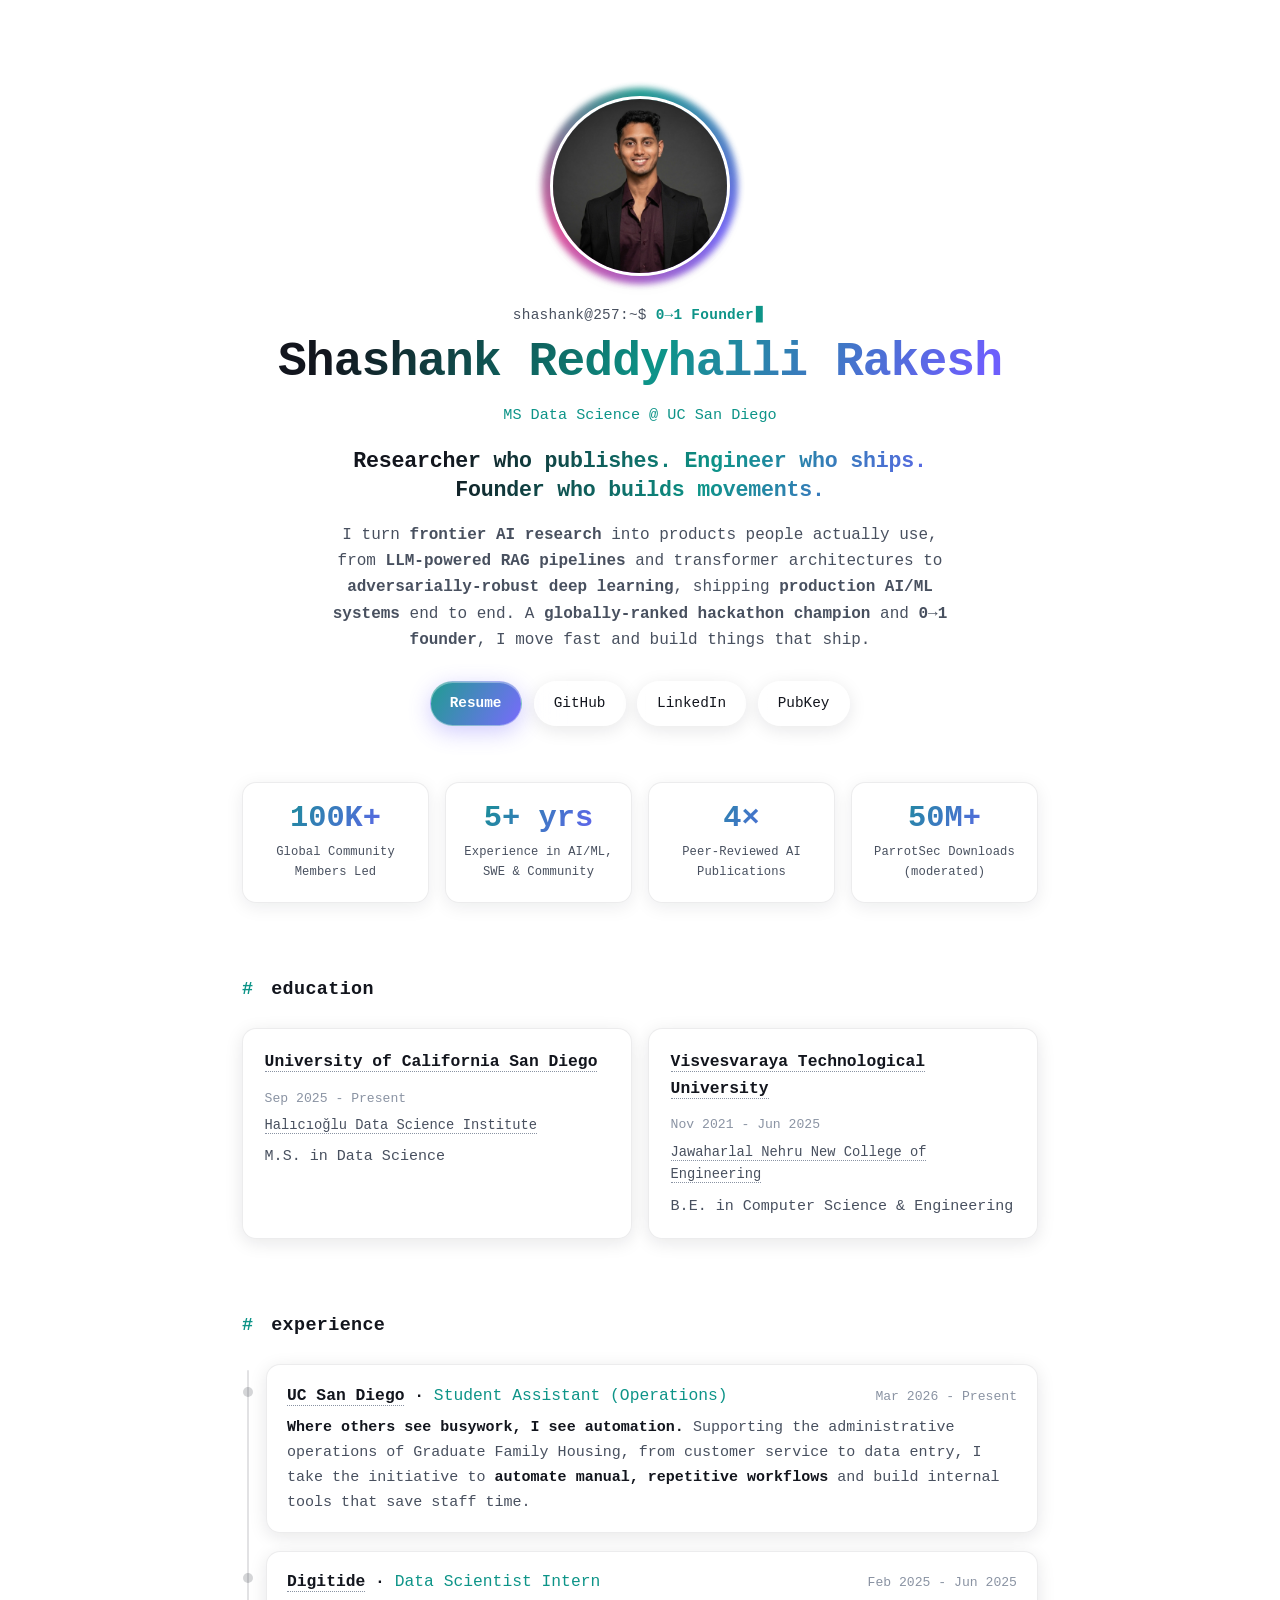
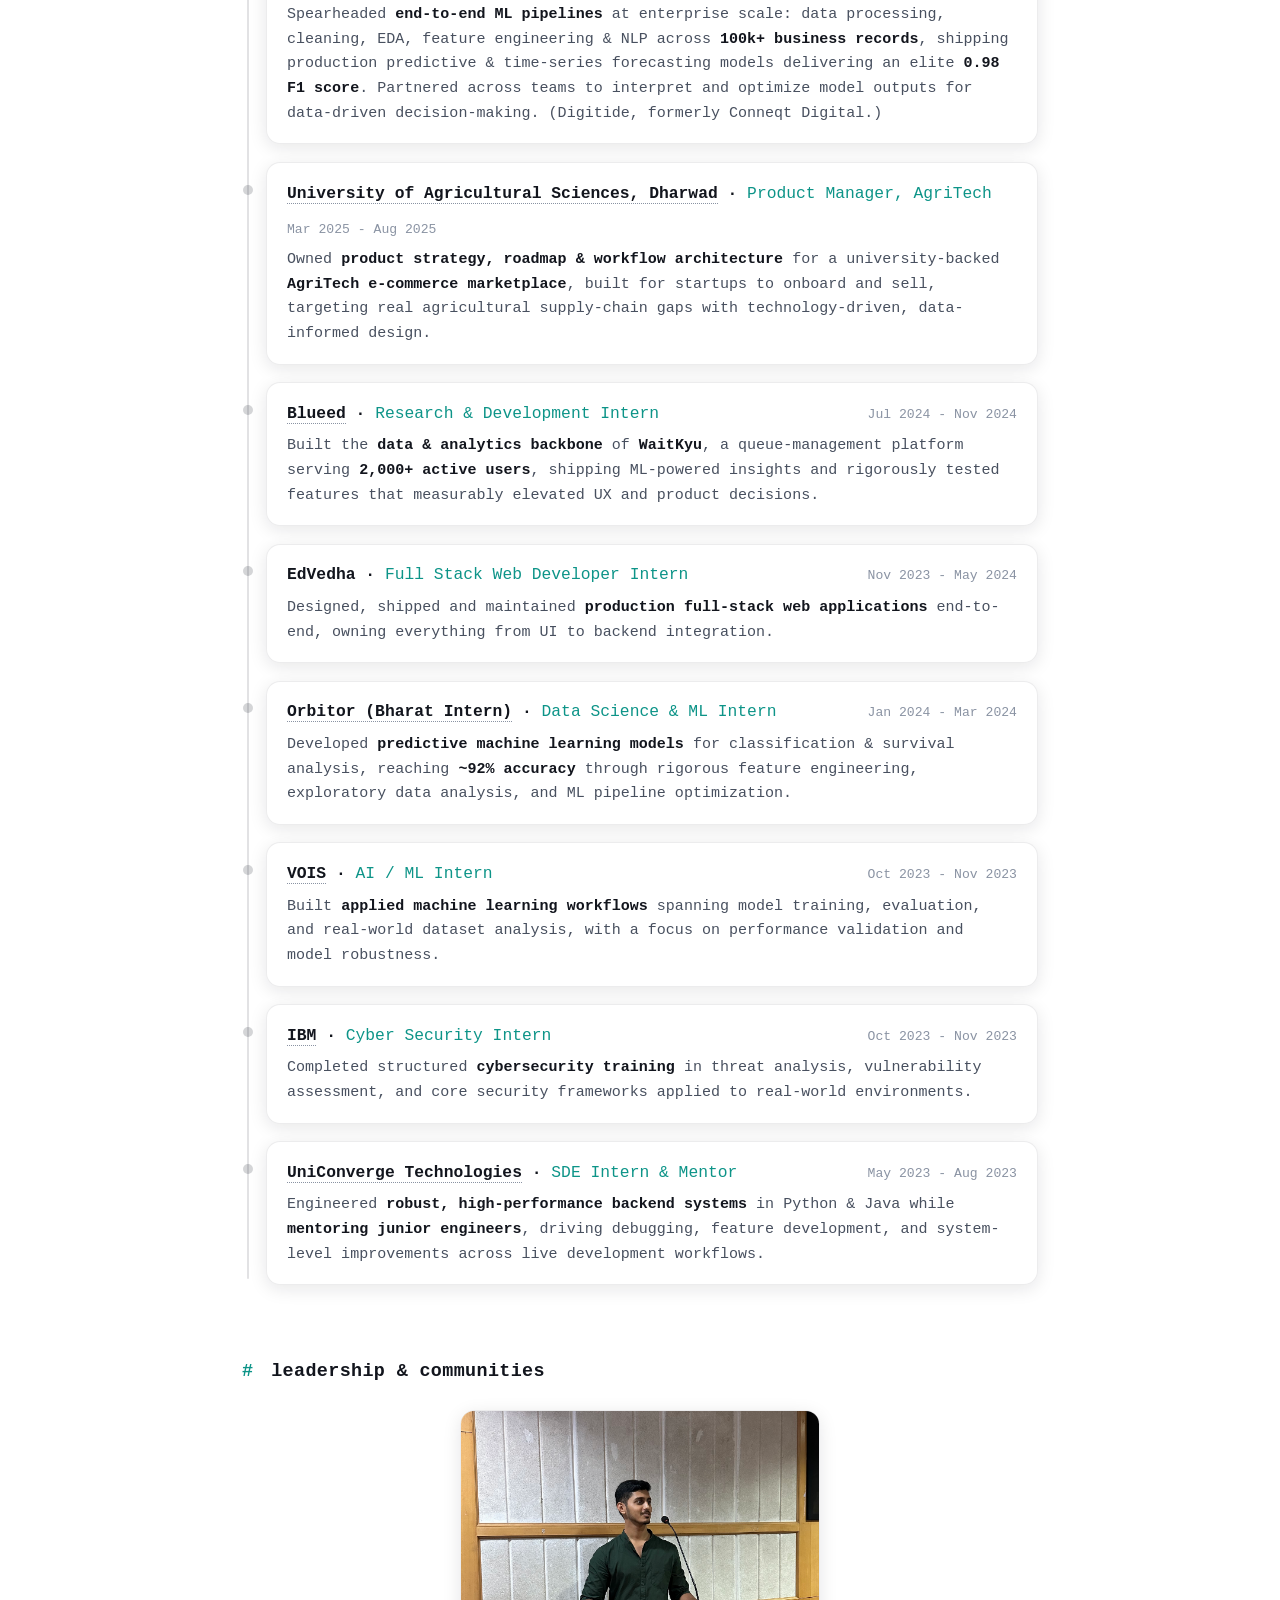
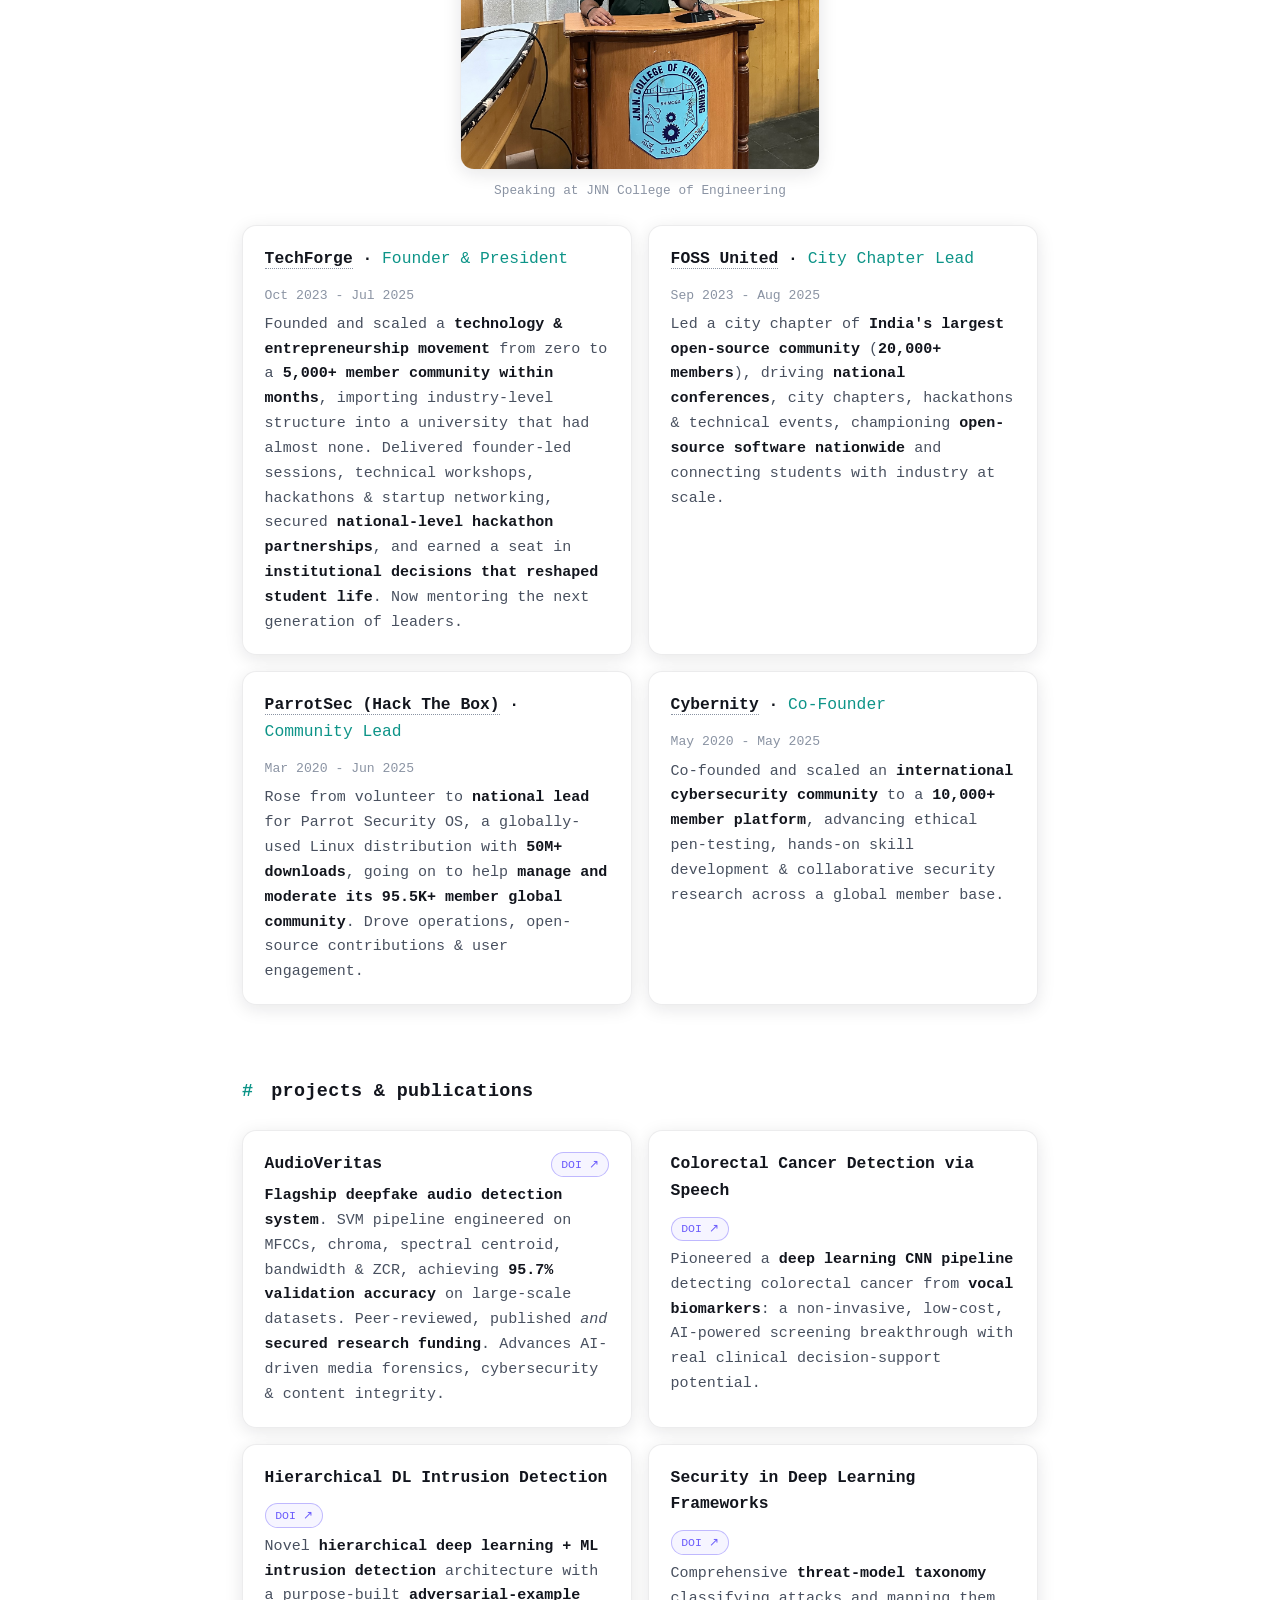
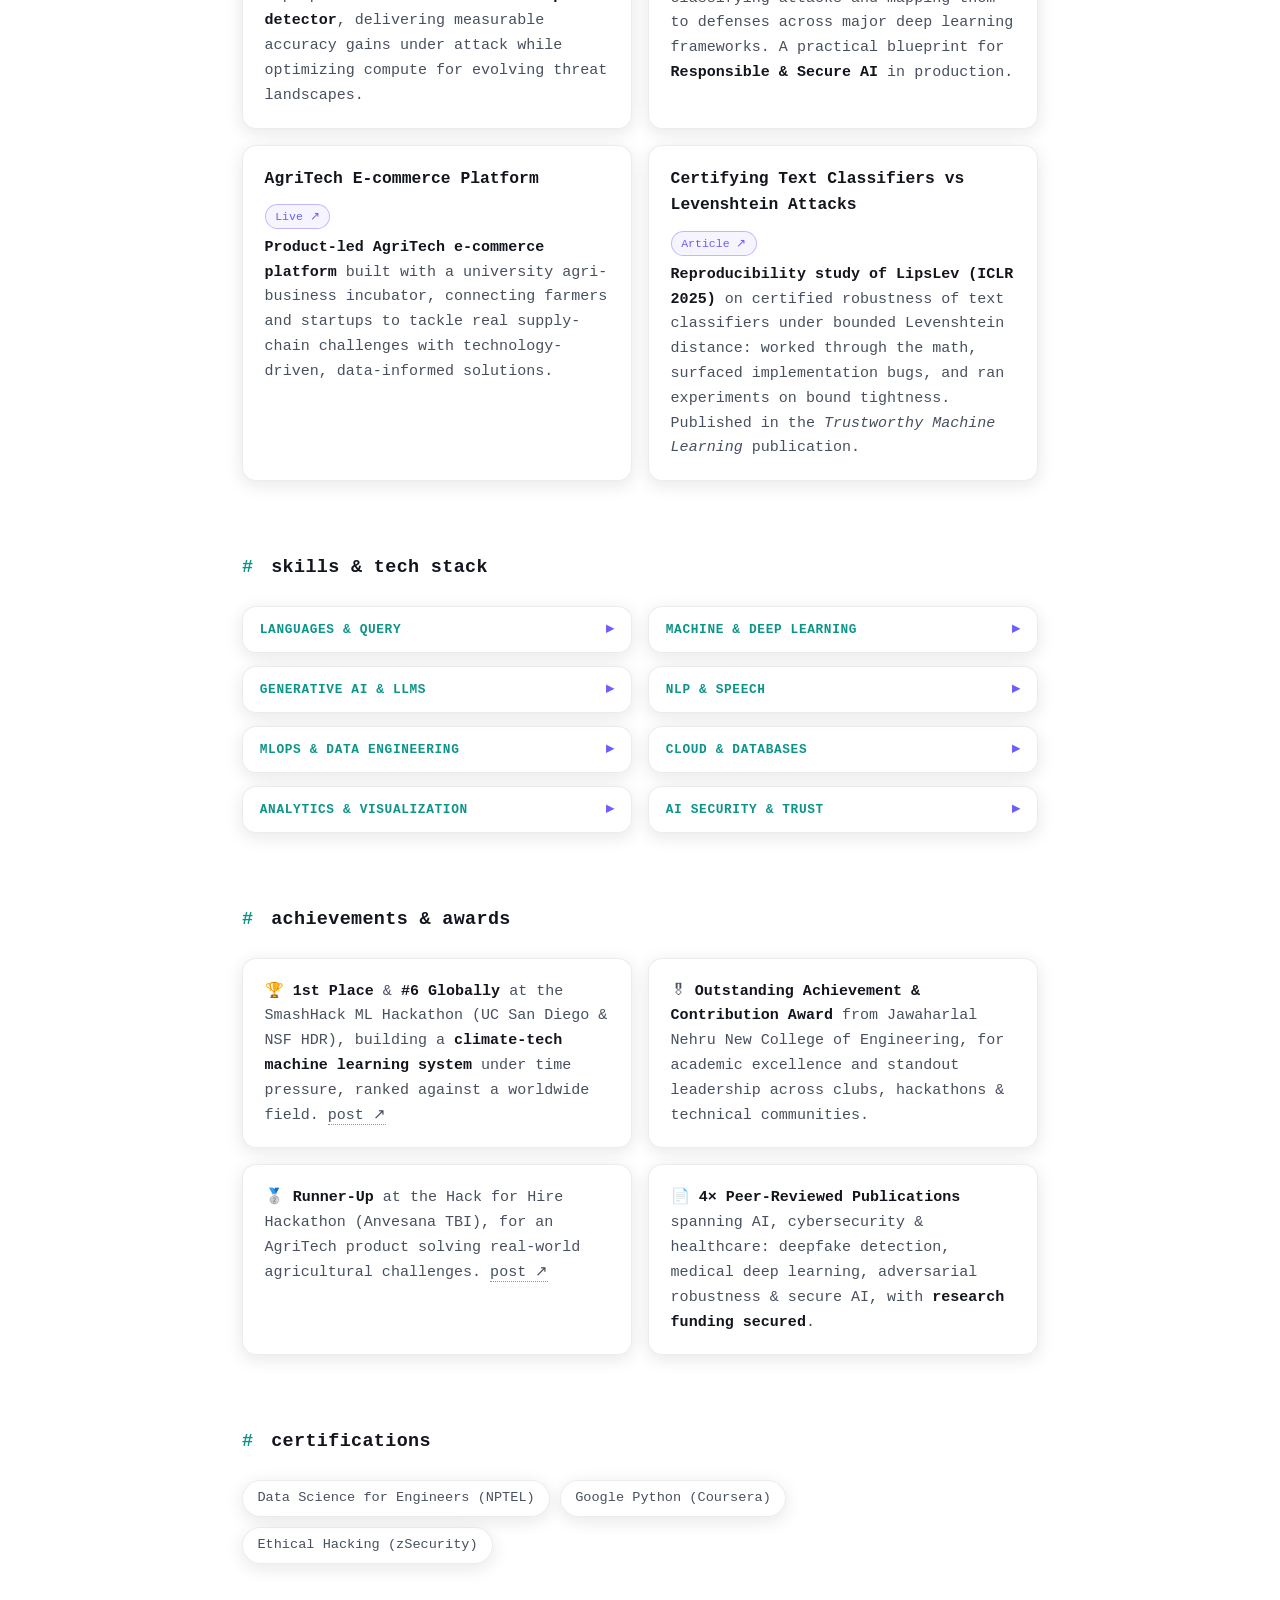
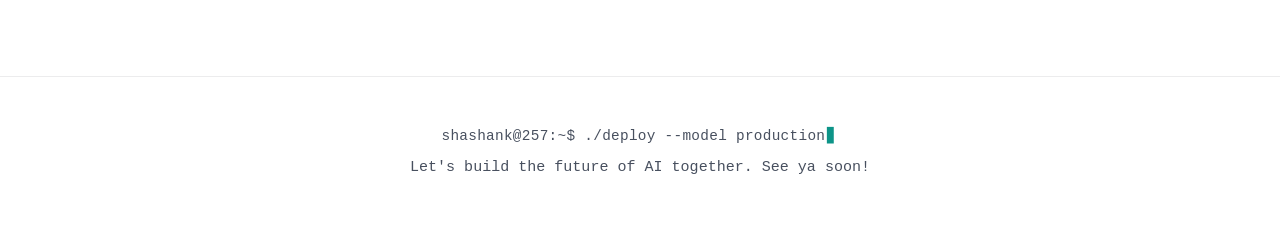
==== commit e5dc69e3: "update portfolio" ====
--- a/index.html
+++ b/index.html
@@ -38,12 +38,11 @@
             </p>
             <p class="hook">Researcher who publishes. Engineer who ships. Founder who builds movements.</p>
             <p class="intro">
-                I architect <strong>production-grade, end-to-end AI systems</strong> at the frontier of
-                <strong>generative AI and LLMs</strong>, from <strong>LLM-powered RAG
-                pipelines</strong> and transformer architectures to adversarially-robust deep learning,
-                shipping <strong>production AI/ML systems</strong> end to end. A <strong>globally-ranked
-                hackathon champion</strong> and <strong>0&rarr;1 founder</strong>,
-                I turn state-of-the-art research into products people actually use, and I move fast.
+                I turn <strong>frontier AI research</strong> into products people actually use, from
+                <strong>LLM-powered RAG pipelines</strong> and transformer architectures to
+                <strong>adversarially-robust deep learning</strong>, shipping <strong>production AI/ML
+                systems</strong> end to end. A <strong>globally-ranked hackathon champion</strong> and
+                <strong>0&rarr;1 founder</strong>, I move fast and build things that ship.
             </p>
             <nav class="cta">
                 <a class="btn btn-primary" href="assets/Resume/ShashankRR_Resume.pdf" target="_blank" rel="noopener">Resume</a>
@@ -103,7 +102,7 @@
                 <article class="tl-item">
                     <div class="tl-dot" aria-hidden="true"></div>
                     <div class="card-head">
-                        <h3><a class="hlink" href="https://ucsd.edu" target="_blank" rel="noopener">UC San Diego</a> &middot; <span class="role">GFH Clerical Assistant</span></h3>
+                        <h3><a class="hlink" href="https://ucsd.edu" target="_blank" rel="noopener">UC San Diego</a> &middot; <span class="role">Student Assistant (Operations)</span></h3>
                         <span class="when">Mar 2026 - Present</span>
                     </div>
                     <p class="muted"><strong>Where others see busywork, I see automation.</strong> Supporting the
@@ -127,7 +126,7 @@
                 <article class="tl-item">
                     <div class="tl-dot" aria-hidden="true"></div>
                     <div class="card-head">
-                        <h3><a class="hlink" href="https://krishik-abiuasd.org/" target="_blank" rel="noopener">University of Agricultural Sciences, Dharwad</a> &middot; <span class="role">Product Manager</span></h3>
+                        <h3><a class="hlink" href="https://krishik-abiuasd.org/" target="_blank" rel="noopener">University of Agricultural Sciences, Dharwad</a> &middot; <span class="role">Product Manager, AgriTech</span></h3>
                         <span class="when">Mar 2025 - Aug 2025</span>
                     </div>
                     <p class="muted">Owned <strong>product strategy, roadmap &amp; workflow architecture</strong>
@@ -158,7 +157,7 @@
                 <article class="tl-item">
                     <div class="tl-dot" aria-hidden="true"></div>
                     <div class="card-head">
-                        <h3><a class="hlink" href="https://in.linkedin.com/company/info-bharat-interns" target="_blank" rel="noopener">Bharat Intern</a> &middot; <span class="role">Data Science &amp; ML Intern</span></h3>
+                        <h3><a class="hlink" href="https://www.linkedin.com/company/orbitor-official" target="_blank" rel="noopener">Orbitor (Bharat Intern)</a> &middot; <span class="role">Data Science &amp; ML Intern</span></h3>
                         <span class="when">Jan 2024 - Mar 2024</span>
                     </div>
                     <p class="muted">Developed <strong>predictive machine learning models</strong> for classification
@@ -187,7 +186,7 @@
                 <article class="tl-item">
                     <div class="tl-dot" aria-hidden="true"></div>
                     <div class="card-head">
-                        <h3>UniConverge Technologies &middot; <span class="role">SDE Intern &amp; Mentor</span></h3>
+                        <h3><a class="hlink" href="https://www.linkedin.com/company/uniconvergetechnologies" target="_blank" rel="noopener">UniConverge Technologies</a> &middot; <span class="role">SDE Intern &amp; Mentor</span></h3>
                         <span class="when">May 2023 - Aug 2023</span>
                     </div>
                     <p class="muted">Engineered <strong>robust, high-performance backend systems</strong> in Python
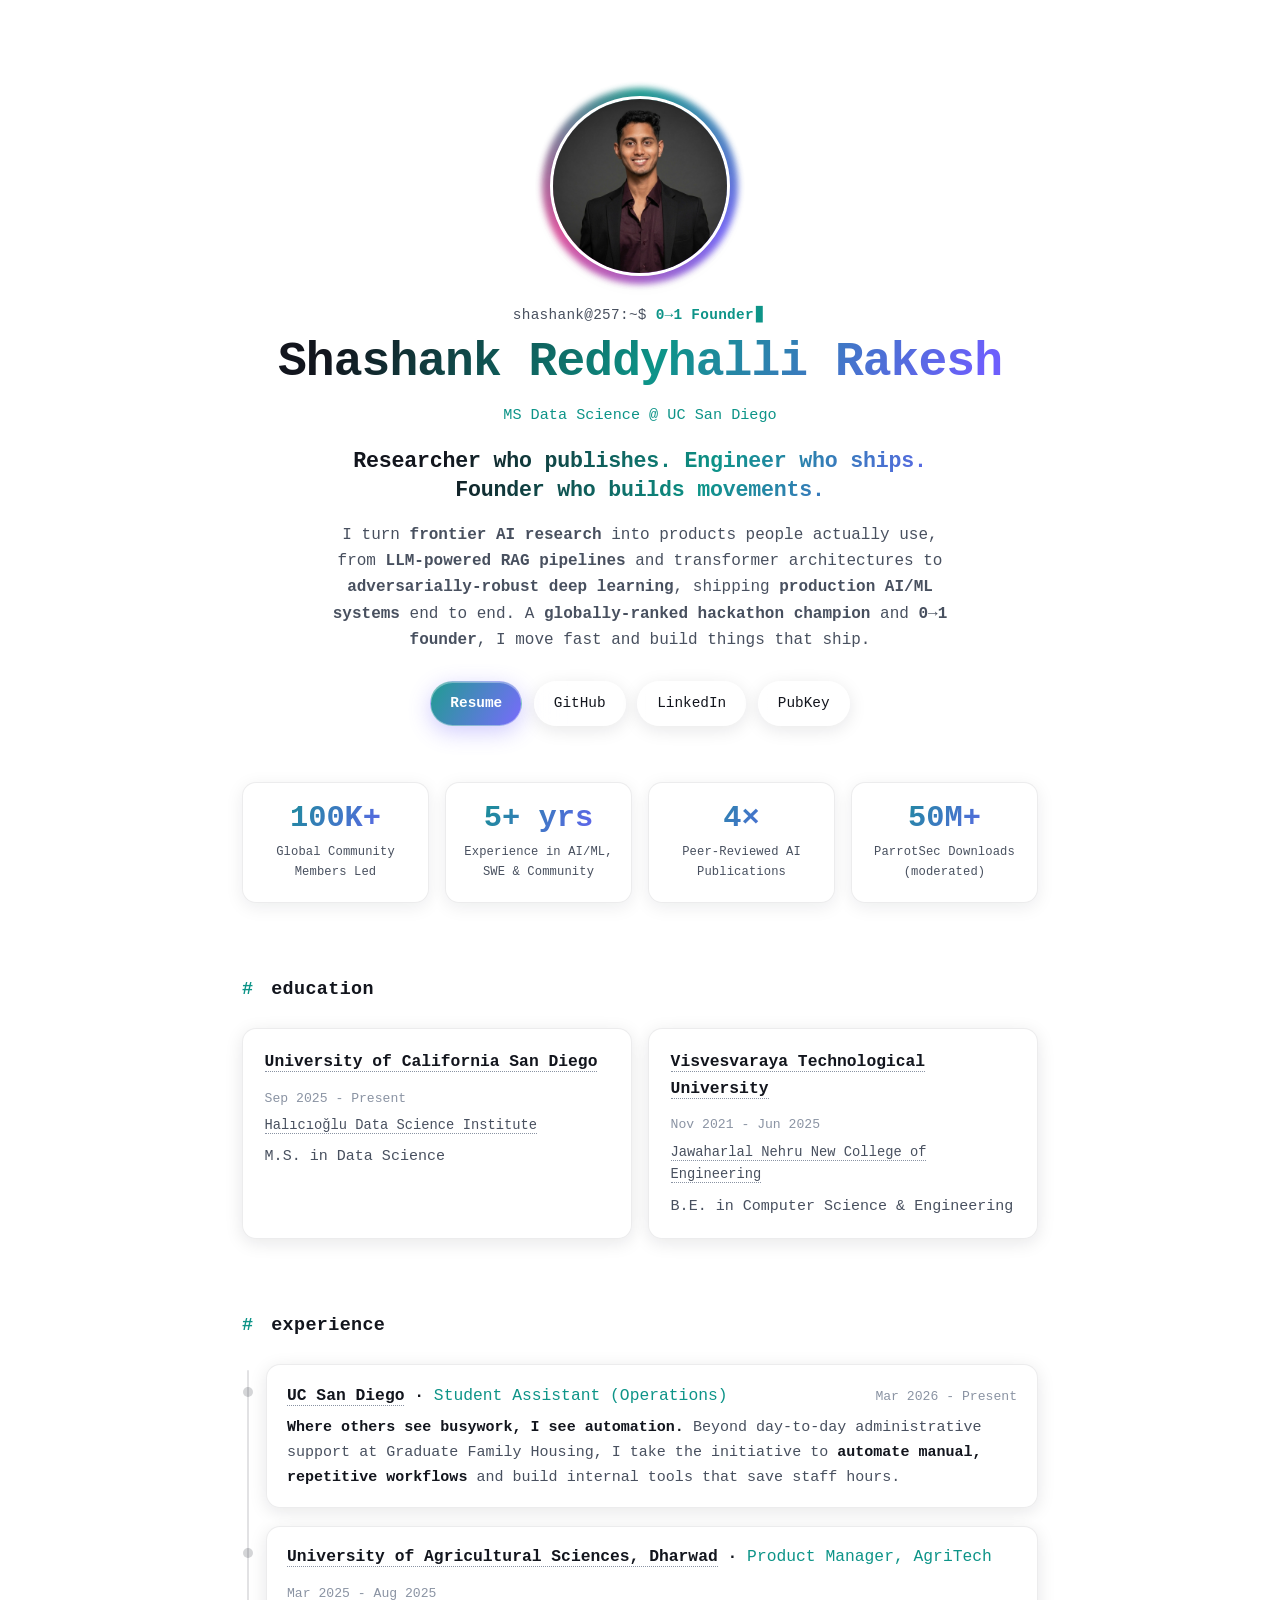
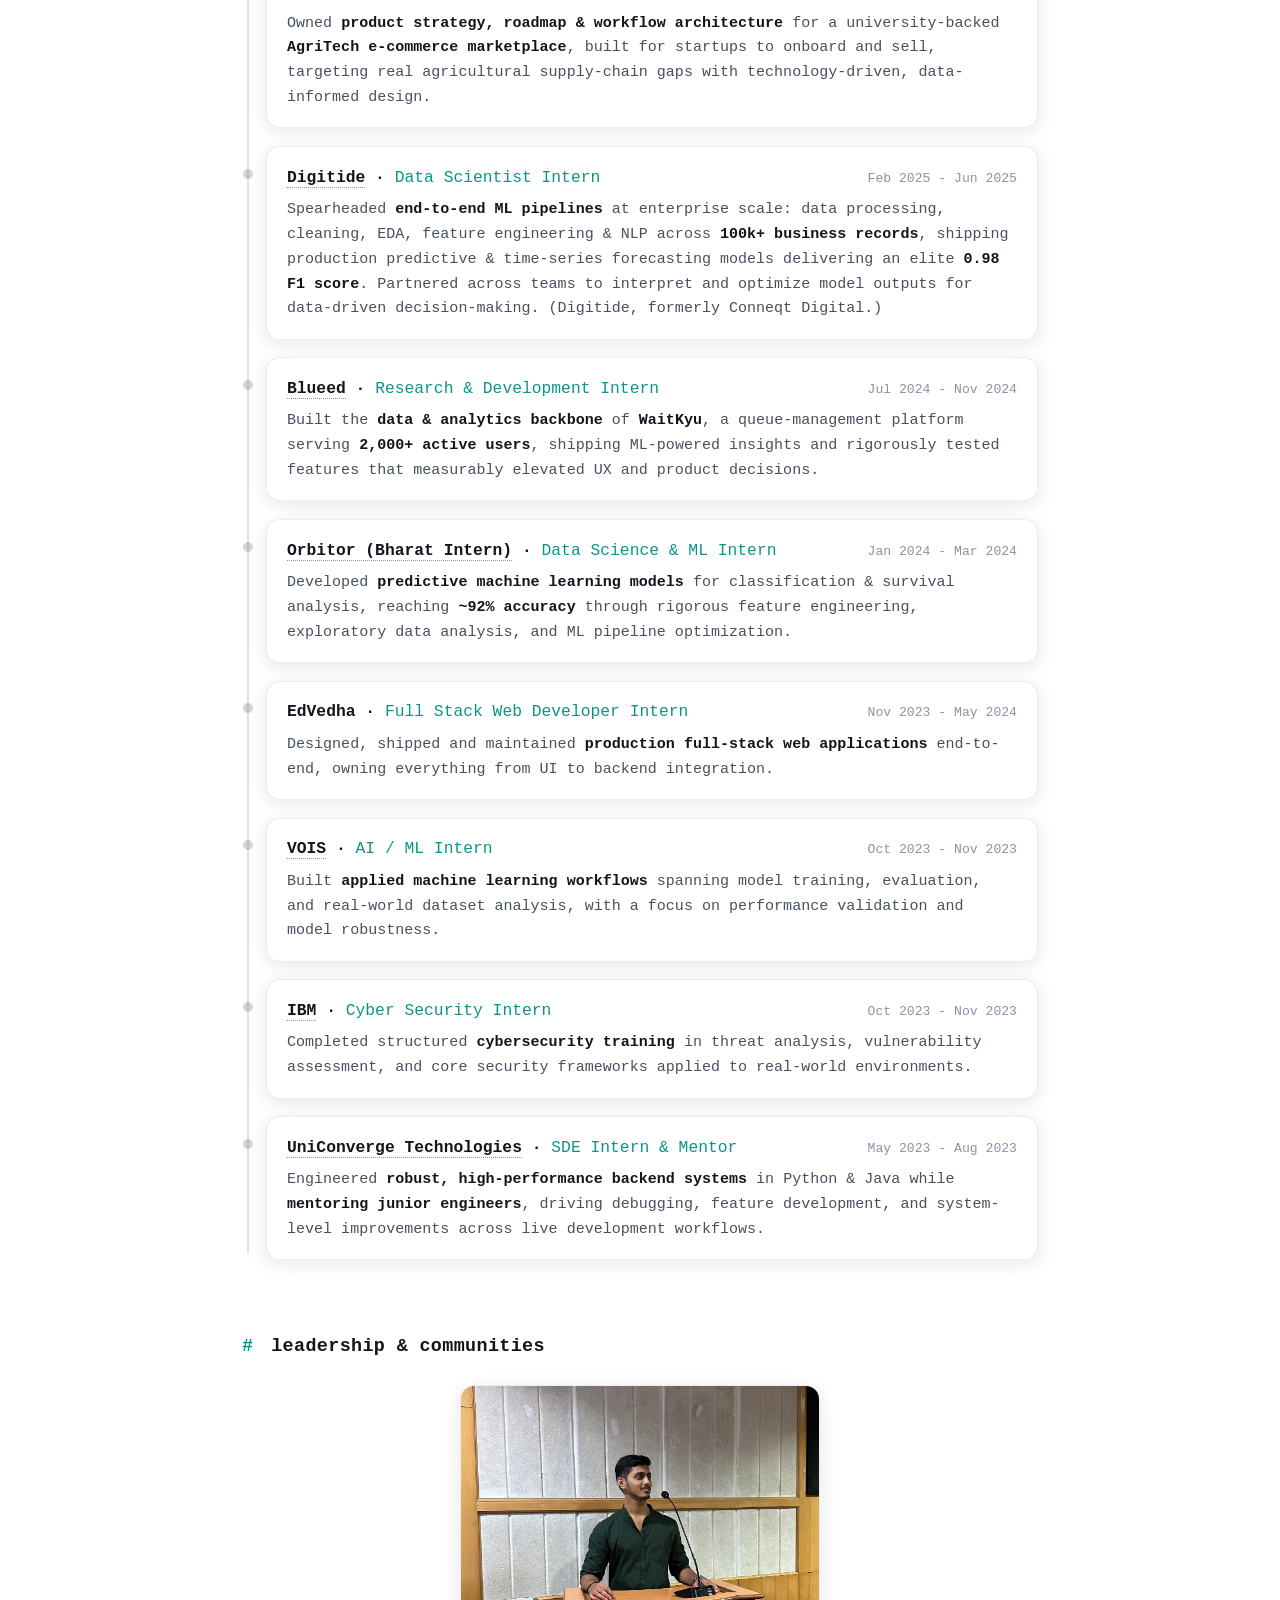
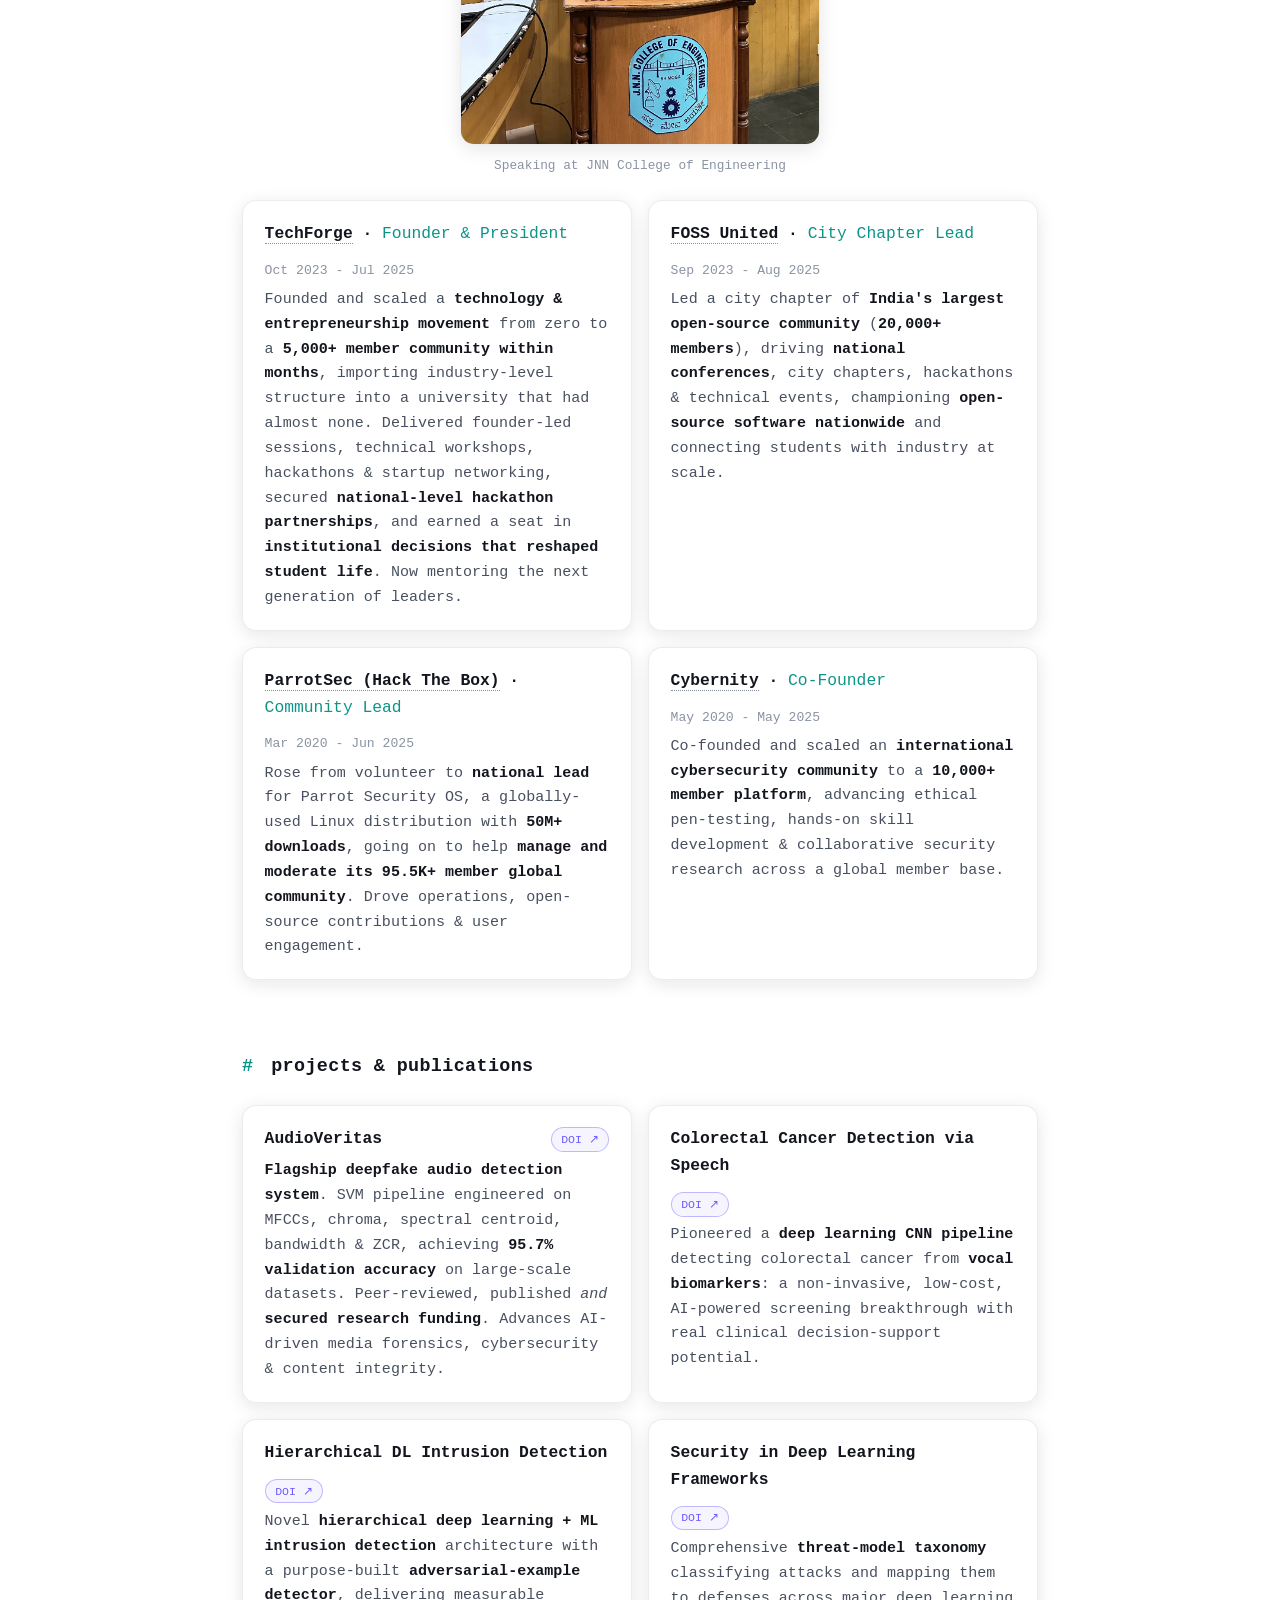
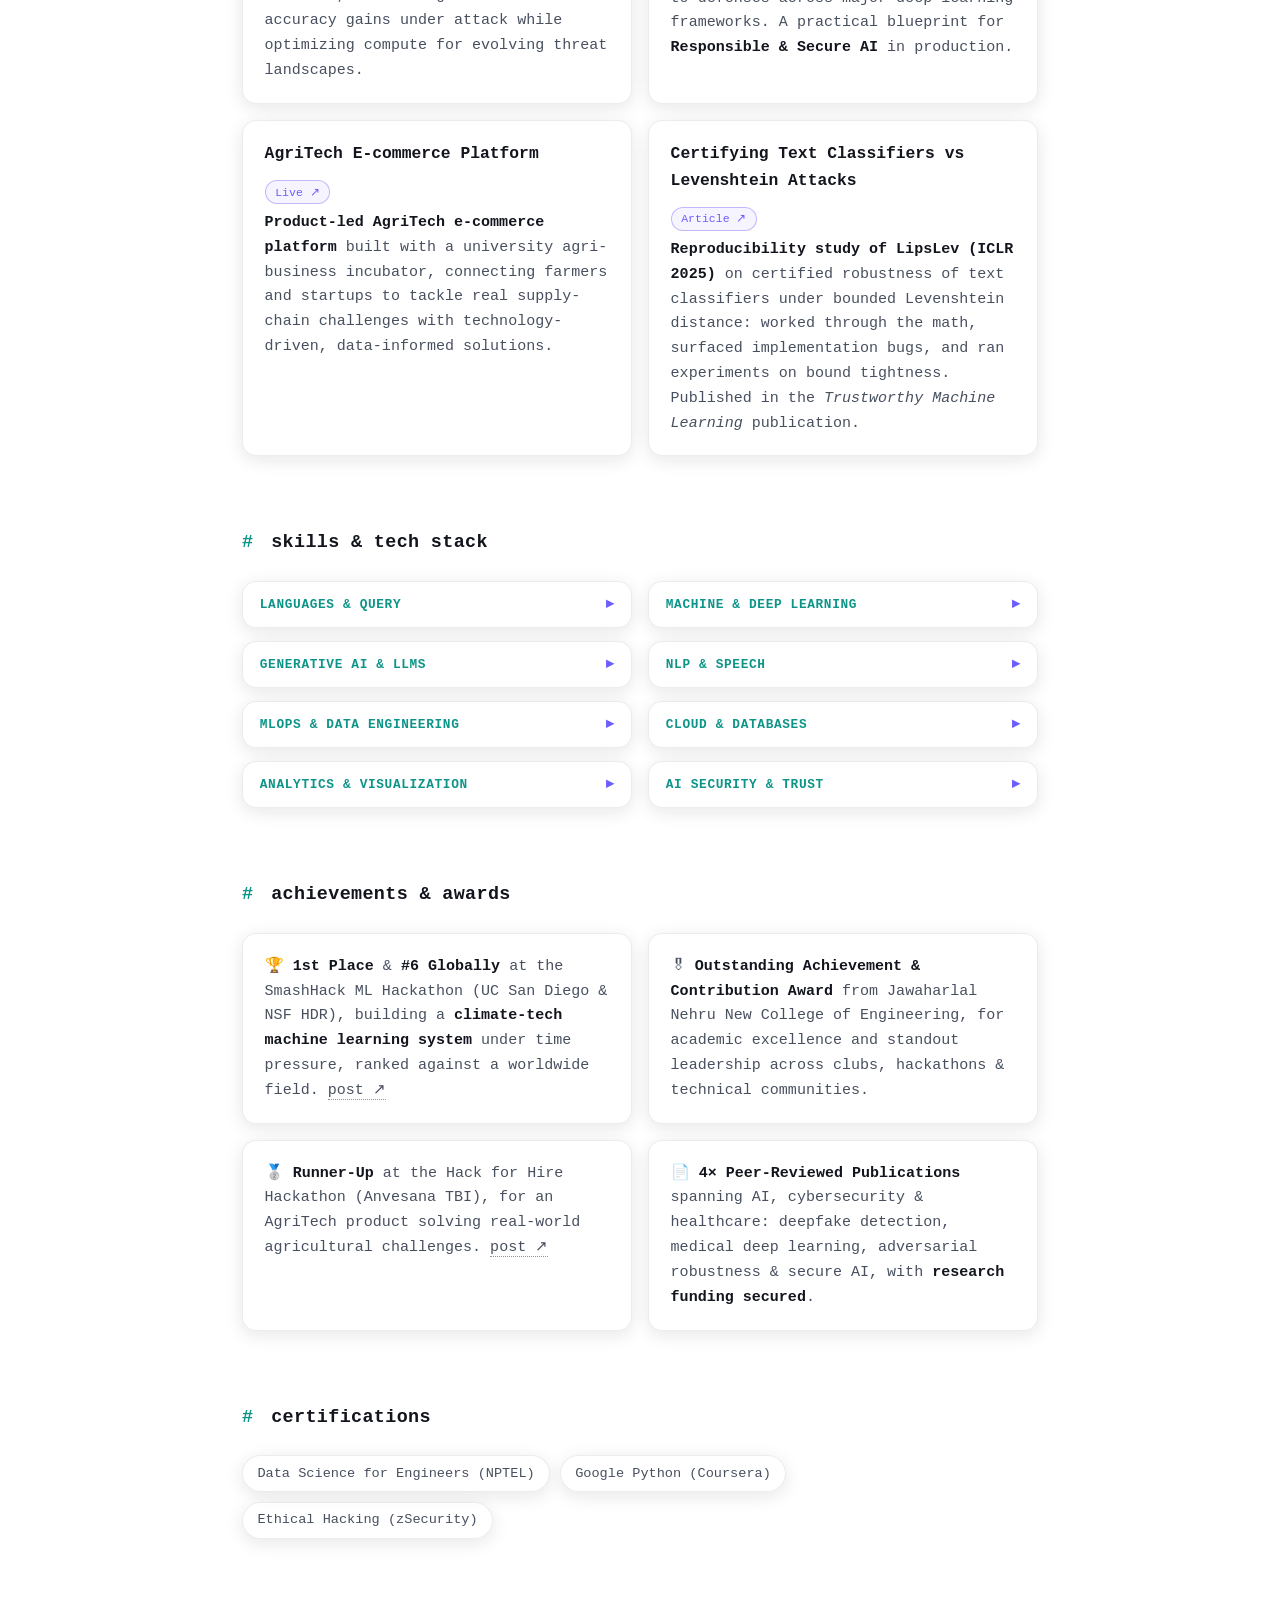
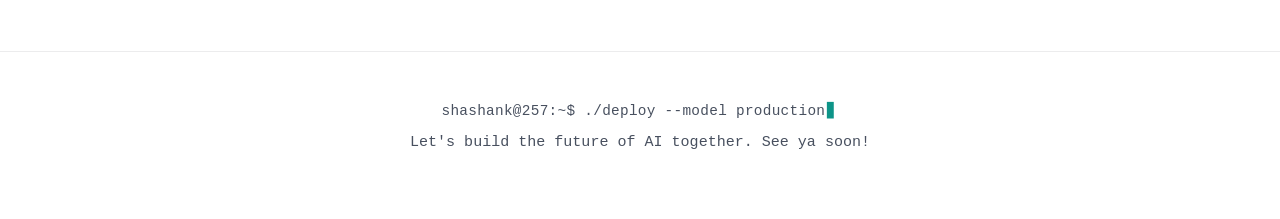
==== commit a3cffe3a: "update portfolio" ====
--- a/index.html
+++ b/index.html
@@ -105,10 +105,21 @@
                         <h3><a class="hlink" href="https://ucsd.edu" target="_blank" rel="noopener">UC San Diego</a> &middot; <span class="role">Student Assistant (Operations)</span></h3>
                         <span class="when">Mar 2026 - Present</span>
                     </div>
-                    <p class="muted"><strong>Where others see busywork, I see automation.</strong> Supporting the
-                        administrative operations of Graduate Family Housing, from customer service to data entry,
-                        I take the initiative to <strong>automate manual, repetitive workflows</strong> and build
-                        internal tools that save staff time.</p>
+                    <p class="muted"><strong>Where others see busywork, I see automation.</strong> Beyond
+                        day-to-day administrative support at Graduate Family Housing, I take the initiative to
+                        <strong>automate manual, repetitive workflows</strong> and build internal tools that save
+                        staff hours.</p>
+                </article>
+                <article class="tl-item">
+                    <div class="tl-dot" aria-hidden="true"></div>
+                    <div class="card-head">
+                        <h3><a class="hlink" href="https://krishik-abiuasd.org/" target="_blank" rel="noopener">University of Agricultural Sciences, Dharwad</a> &middot; <span class="role">Product Manager, AgriTech</span></h3>
+                        <span class="when">Mar 2025 - Aug 2025</span>
+                    </div>
+                    <p class="muted">Owned <strong>product strategy, roadmap &amp; workflow architecture</strong>
+                        for a university-backed <strong>AgriTech e-commerce marketplace</strong>, built for startups
+                        to onboard and sell, targeting real agricultural supply-chain gaps with technology-driven,
+                        data-informed design.</p>
                 </article>
                 <article class="tl-item">
                     <div class="tl-dot" aria-hidden="true"></div>
@@ -126,17 +137,6 @@
                 <article class="tl-item">
                     <div class="tl-dot" aria-hidden="true"></div>
                     <div class="card-head">
-                        <h3><a class="hlink" href="https://krishik-abiuasd.org/" target="_blank" rel="noopener">University of Agricultural Sciences, Dharwad</a> &middot; <span class="role">Product Manager, AgriTech</span></h3>
-                        <span class="when">Mar 2025 - Aug 2025</span>
-                    </div>
-                    <p class="muted">Owned <strong>product strategy, roadmap &amp; workflow architecture</strong>
-                        for a university-backed <strong>AgriTech e-commerce marketplace</strong>, built for startups
-                        to onboard and sell, targeting real agricultural supply-chain gaps with technology-driven,
-                        data-informed design.</p>
-                </article>
-                <article class="tl-item">
-                    <div class="tl-dot" aria-hidden="true"></div>
-                    <div class="card-head">
                         <h3><a class="hlink" href="https://www.blueed.com/" target="_blank" rel="noopener">Blueed</a> &middot; <span class="role">Research &amp; Development Intern</span></h3>
                         <span class="when">Jul 2024 - Nov 2024</span>
                     </div>
@@ -148,21 +148,21 @@
                 <article class="tl-item">
                     <div class="tl-dot" aria-hidden="true"></div>
                     <div class="card-head">
-                        <h3>EdVedha &middot; <span class="role">Full Stack Web Developer Intern</span></h3>
-                        <span class="when">Nov 2023 - May 2024</span>
-                    </div>
-                    <p class="muted">Designed, shipped and maintained <strong>production full-stack web
-                        applications</strong> end-to-end, owning everything from UI to backend integration.</p>
-                </article>
-                <article class="tl-item">
-                    <div class="tl-dot" aria-hidden="true"></div>
-                    <div class="card-head">
                         <h3><a class="hlink" href="https://www.linkedin.com/company/orbitor-official" target="_blank" rel="noopener">Orbitor (Bharat Intern)</a> &middot; <span class="role">Data Science &amp; ML Intern</span></h3>
                         <span class="when">Jan 2024 - Mar 2024</span>
                     </div>
                     <p class="muted">Developed <strong>predictive machine learning models</strong> for classification
                         &amp; survival analysis, reaching <strong>~92% accuracy</strong> through rigorous feature
                         engineering, exploratory data analysis, and ML pipeline optimization.</p>
+                </article>
+                <article class="tl-item">
+                    <div class="tl-dot" aria-hidden="true"></div>
+                    <div class="card-head">
+                        <h3>EdVedha &middot; <span class="role">Full Stack Web Developer Intern</span></h3>
+                        <span class="when">Nov 2023 - May 2024</span>
+                    </div>
+                    <p class="muted">Designed, shipped and maintained <strong>production full-stack web
+                        applications</strong> end-to-end, owning everything from UI to backend integration.</p>
                 </article>
                 <article class="tl-item">
                     <div class="tl-dot" aria-hidden="true"></div>
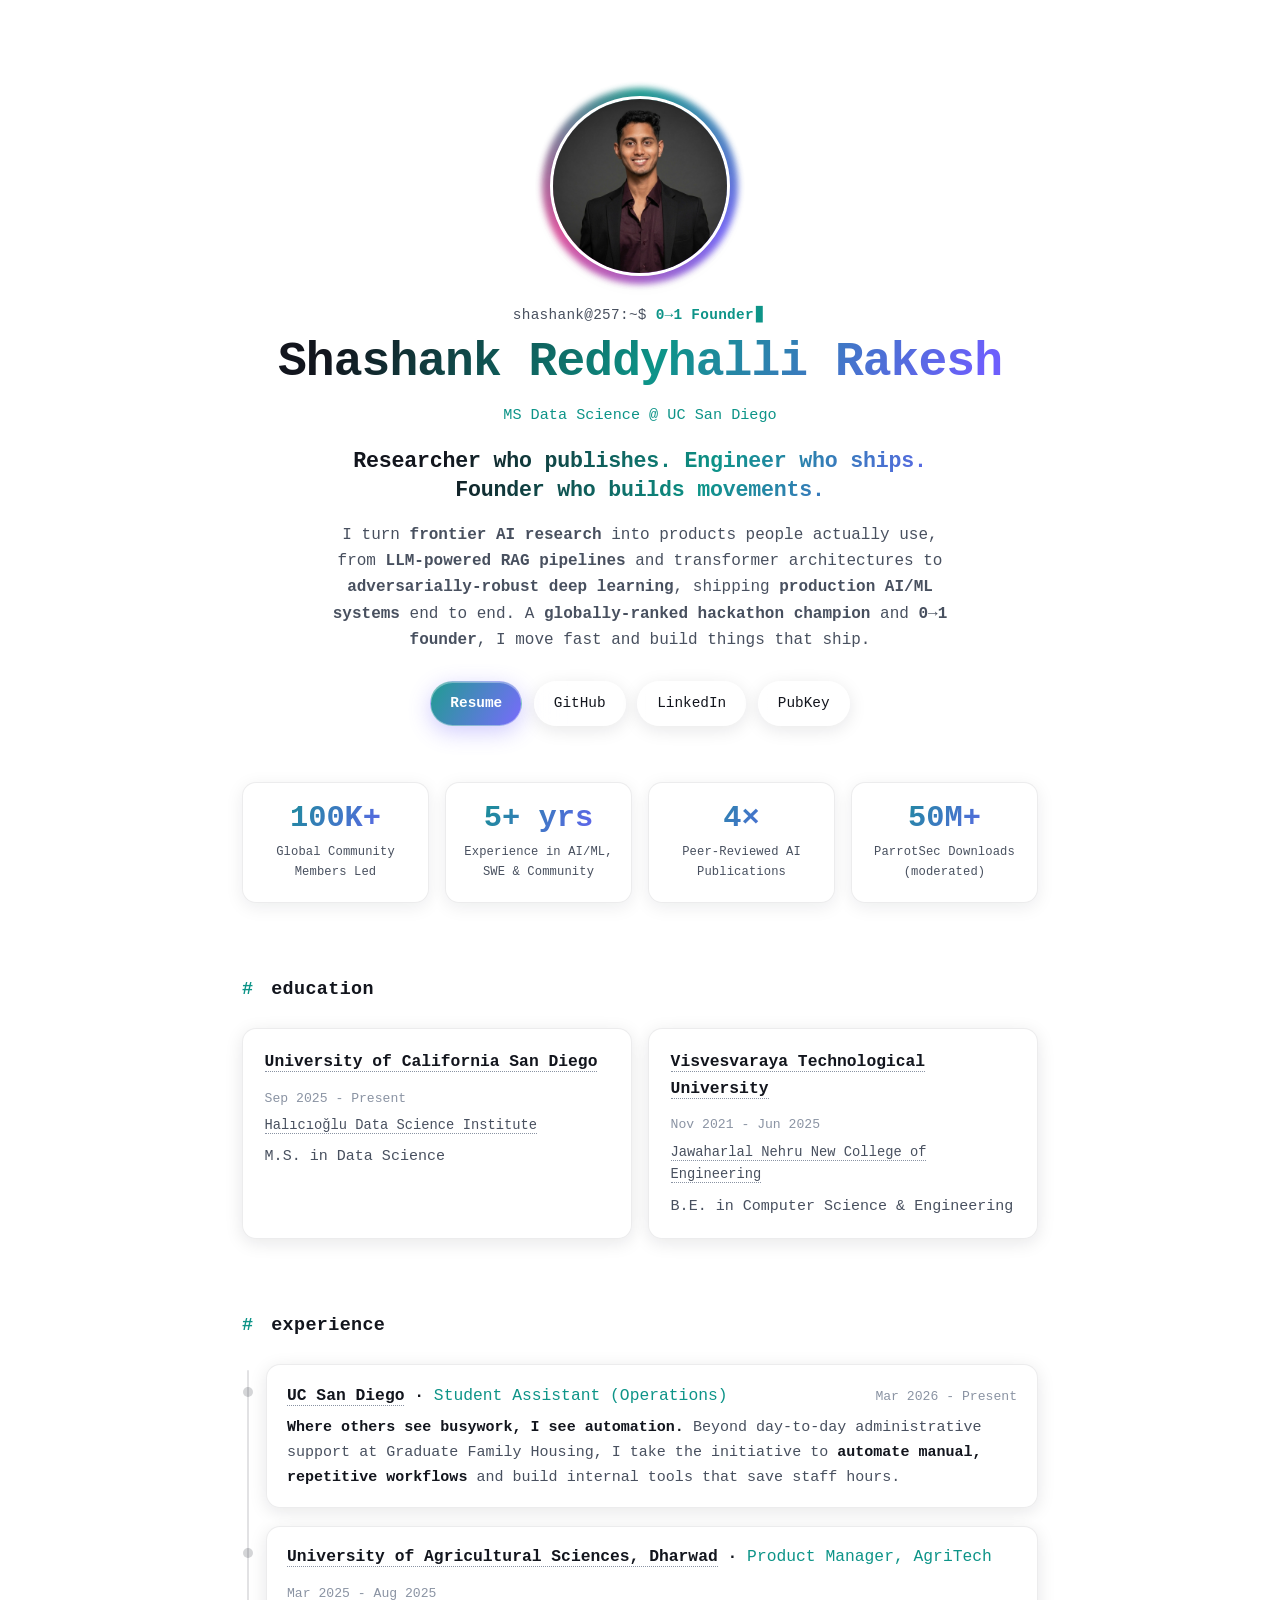
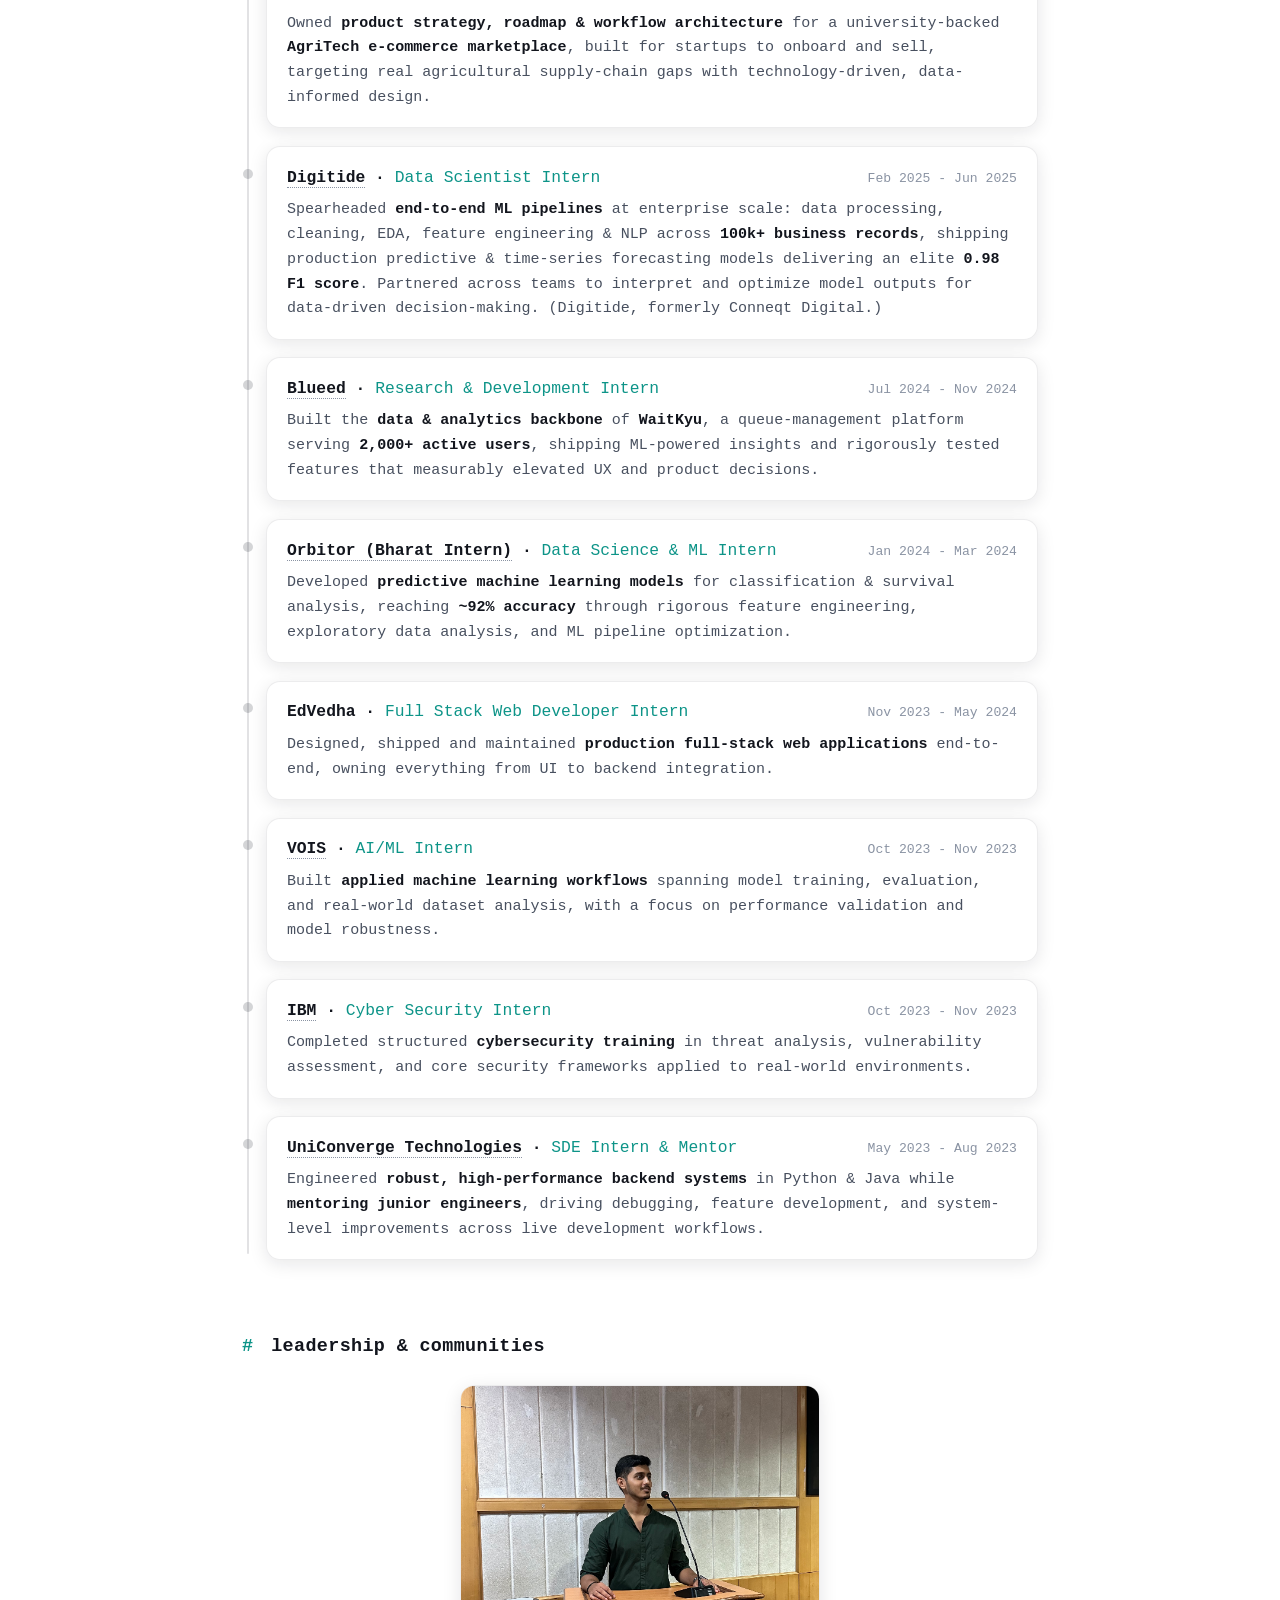
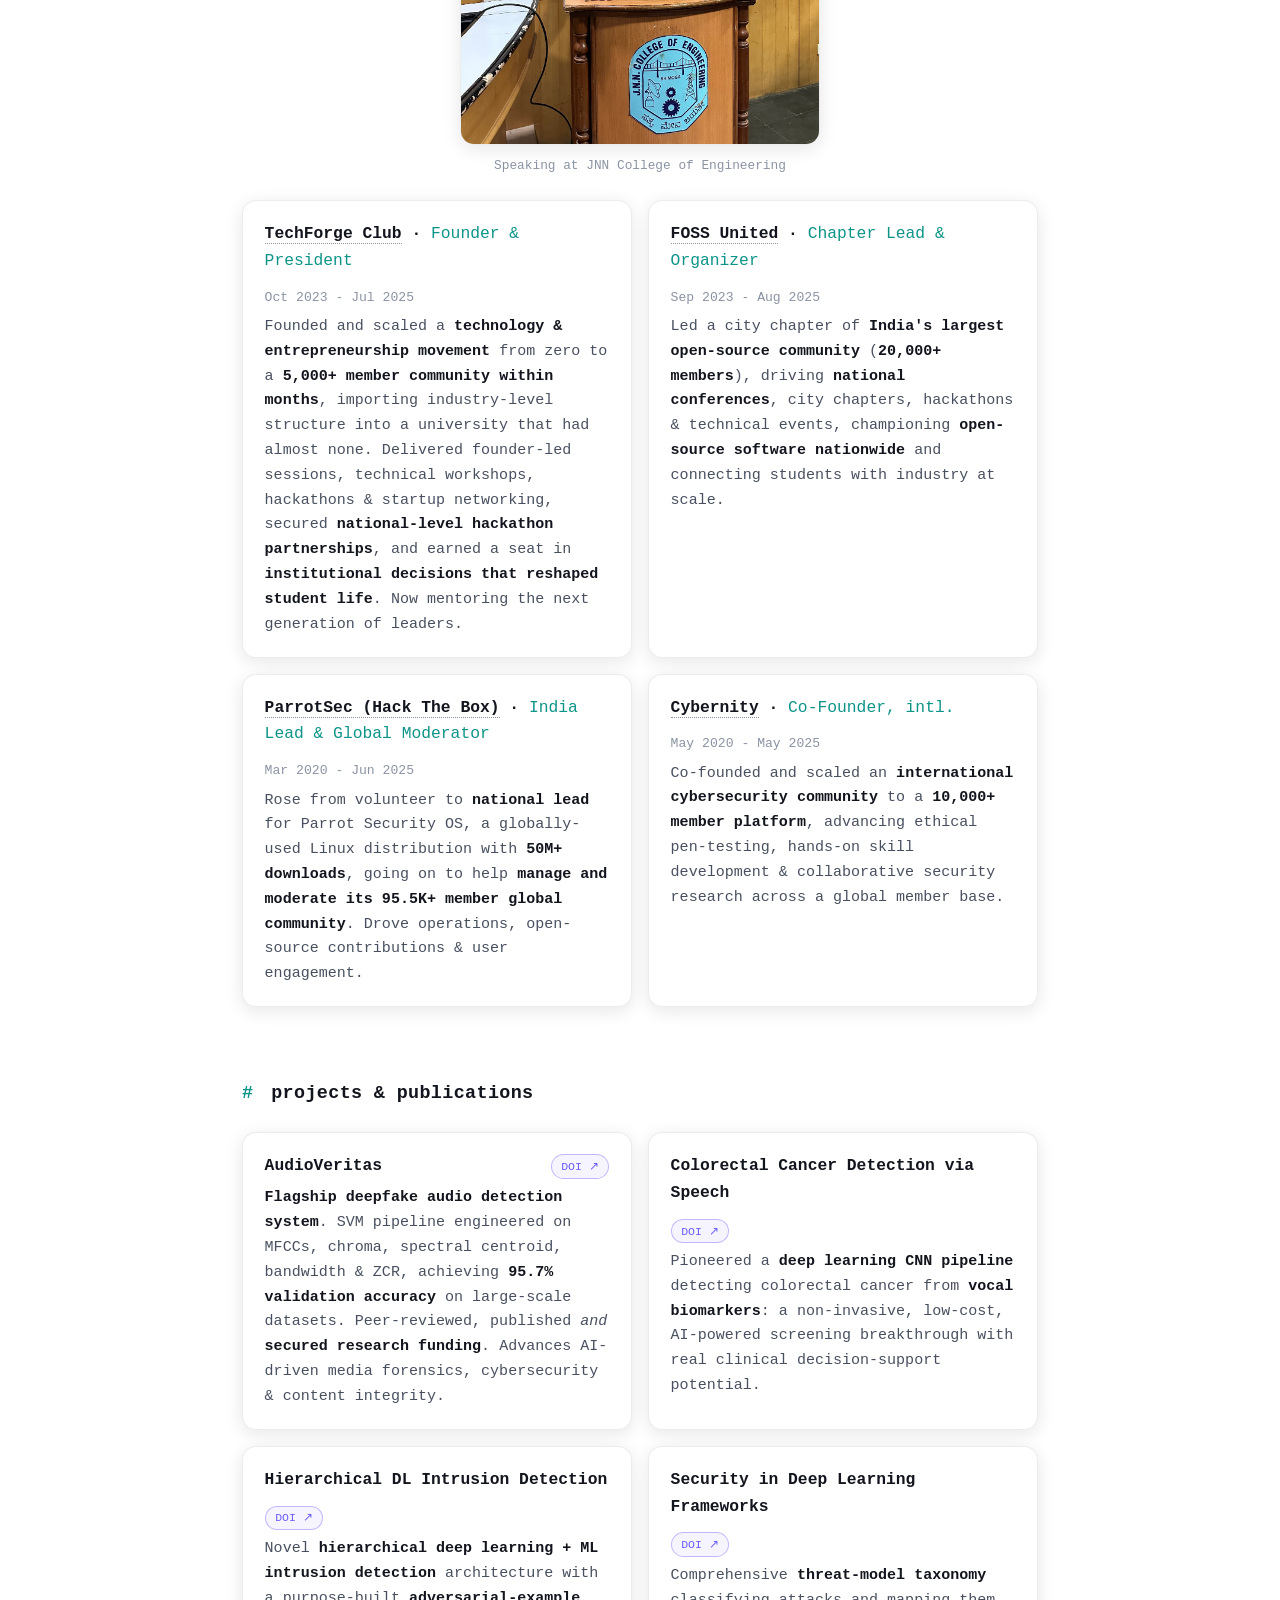
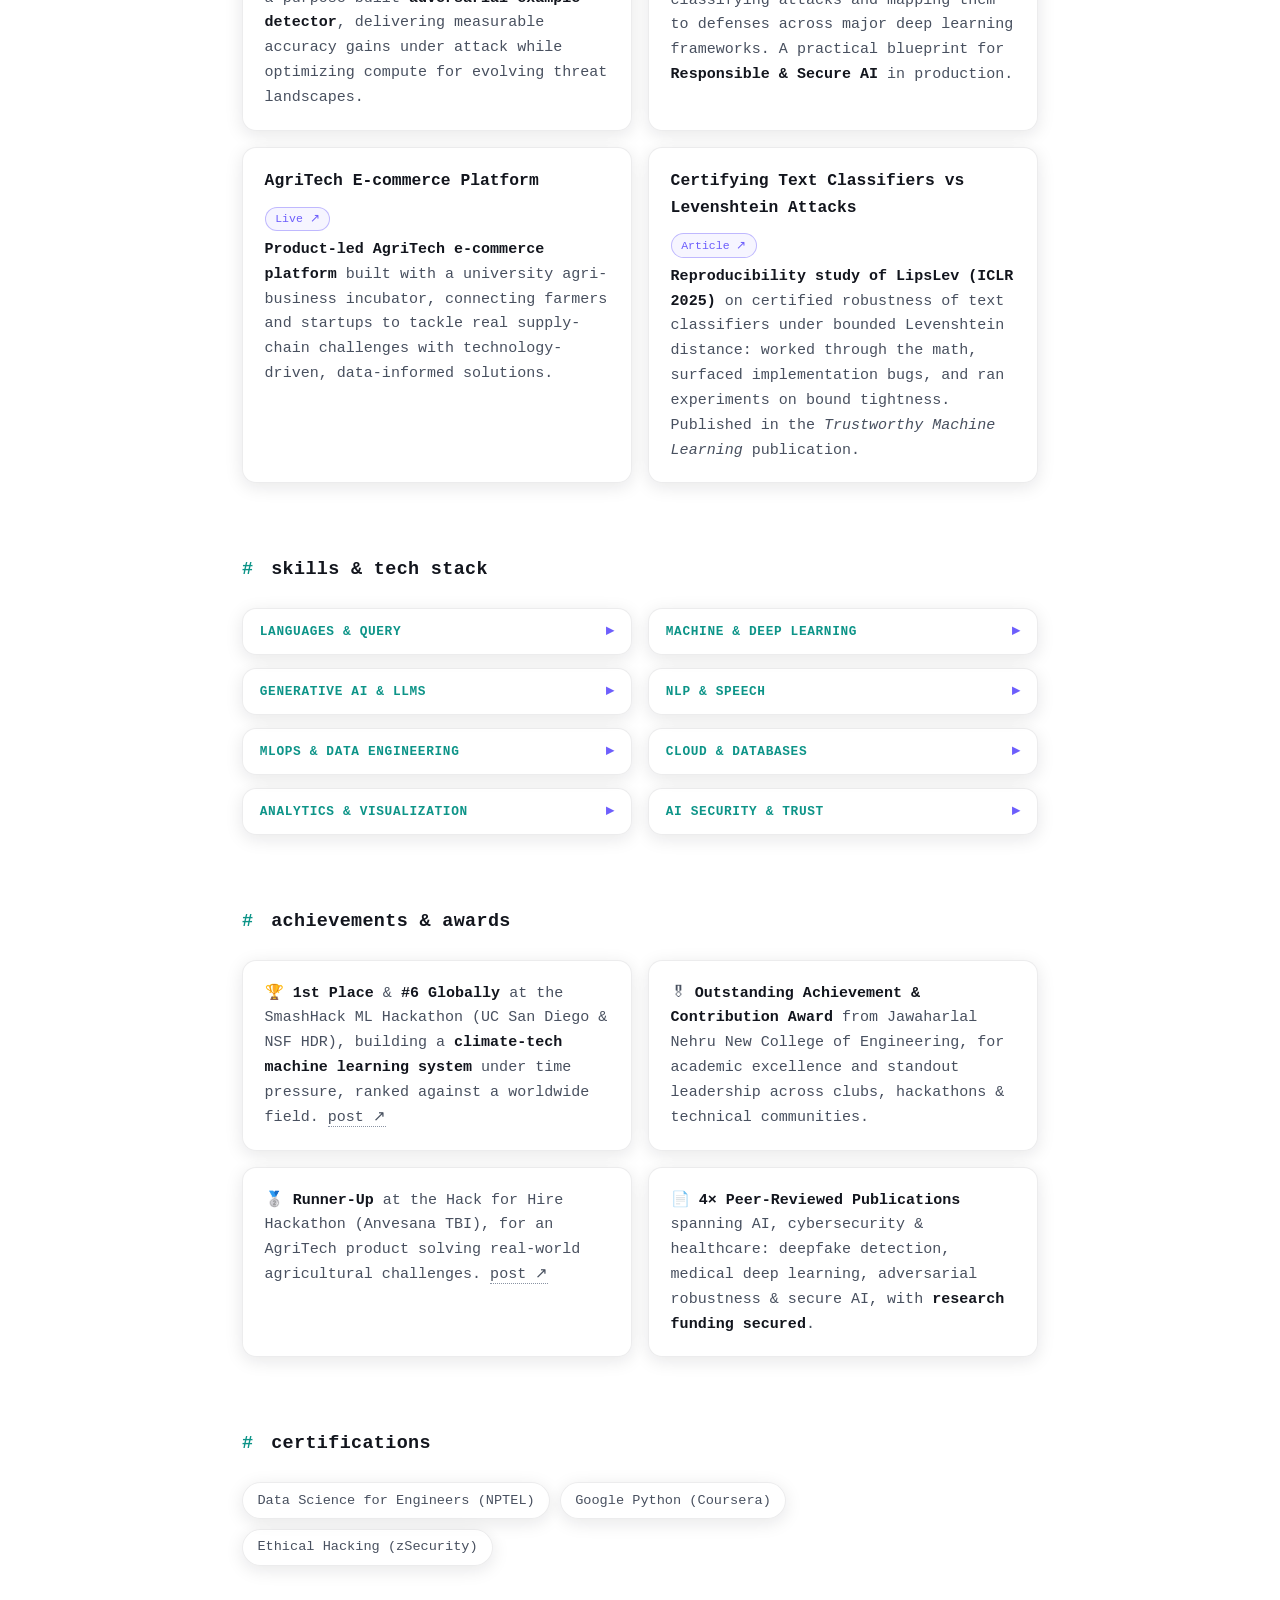
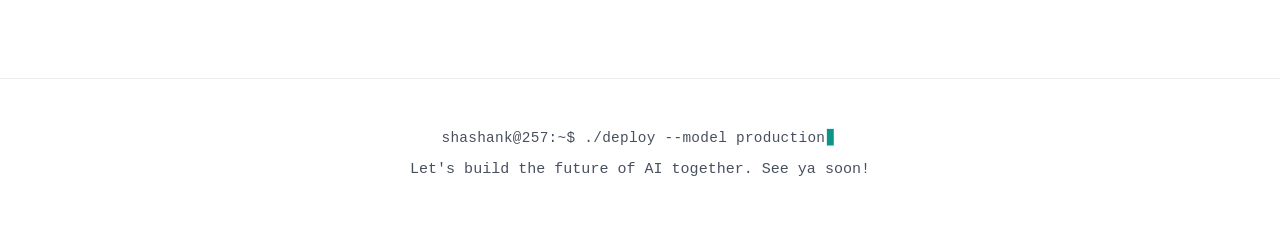
==== commit eb38c8a5: "update portfolio" ====
--- a/index.html
+++ b/index.html
@@ -167,7 +167,7 @@
                 <article class="tl-item">
                     <div class="tl-dot" aria-hidden="true"></div>
                     <div class="card-head">
-                        <h3><a class="hlink" href="https://www.voiscentre.com/" target="_blank" rel="noopener">VOIS</a> &middot; <span class="role">AI / ML Intern</span></h3>
+                        <h3><a class="hlink" href="https://www.voiscentre.com/" target="_blank" rel="noopener">VOIS</a> &middot; <span class="role">AI/ML Intern</span></h3>
                         <span class="when">Oct 2023 - Nov 2023</span>
                     </div>
                     <p class="muted">Built <strong>applied machine learning workflows</strong> spanning model training,
@@ -206,7 +206,7 @@
             <div class="cards">
                 <article class="card">
                     <div class="card-head">
-                        <h3><a class="hlink" href="https://techforge.jnnce.ac.in/" target="_blank" rel="noopener">TechForge</a> &middot; <span class="role">Founder &amp; President</span></h3>
+                        <h3><a class="hlink" href="https://techforge.jnnce.ac.in/" target="_blank" rel="noopener">TechForge Club</a> &middot; <span class="role">Founder &amp; President</span></h3>
                         <span class="when">Oct 2023 - Jul 2025</span>
                     </div>
                     <p class="muted">Founded and scaled a <strong>technology &amp; entrepreneurship movement</strong>
@@ -219,7 +219,7 @@
                 </article>
                 <article class="card">
                     <div class="card-head">
-                        <h3><a class="hlink" href="https://fossunited.org" target="_blank" rel="noopener">FOSS United</a> &middot; <span class="role">City Chapter Lead</span></h3>
+                        <h3><a class="hlink" href="https://fossunited.org" target="_blank" rel="noopener">FOSS United</a> &middot; <span class="role">Chapter Lead &amp; Organizer</span></h3>
                         <span class="when">Sep 2023 - Aug 2025</span>
                     </div>
                     <p class="muted">Led a city chapter of <strong>India's largest open-source community</strong>
@@ -229,7 +229,7 @@
                 </article>
                 <article class="card">
                     <div class="card-head">
-                        <h3><a class="hlink" href="https://parrotsec.org" target="_blank" rel="noopener">ParrotSec (Hack The Box)</a> &middot; <span class="role">Community Lead</span></h3>
+                        <h3><a class="hlink" href="https://parrotsec.org" target="_blank" rel="noopener">ParrotSec (Hack The Box)</a> &middot; <span class="role">India Lead &amp; Global Moderator</span></h3>
                         <span class="when">Mar 2020 - Jun 2025</span>
                     </div>
                     <p class="muted">Rose from volunteer to <strong>national lead</strong> for Parrot Security OS, a globally-used Linux distribution with <strong>50M+ downloads</strong>, going on to help
@@ -238,7 +238,7 @@
                 </article>
                 <article class="card">
                     <div class="card-head">
-                        <h3><a class="hlink" href="https://cybernity.org/" target="_blank" rel="noopener">Cybernity</a> &middot; <span class="role">Co-Founder</span></h3>
+                        <h3><a class="hlink" href="https://cybernity.org/" target="_blank" rel="noopener">Cybernity</a> &middot; <span class="role">Co-Founder, intl.</span></h3>
                         <span class="when">May 2020 - May 2025</span>
                     </div>
                     <p class="muted">Co-founded and scaled an <strong>international cybersecurity community</strong>
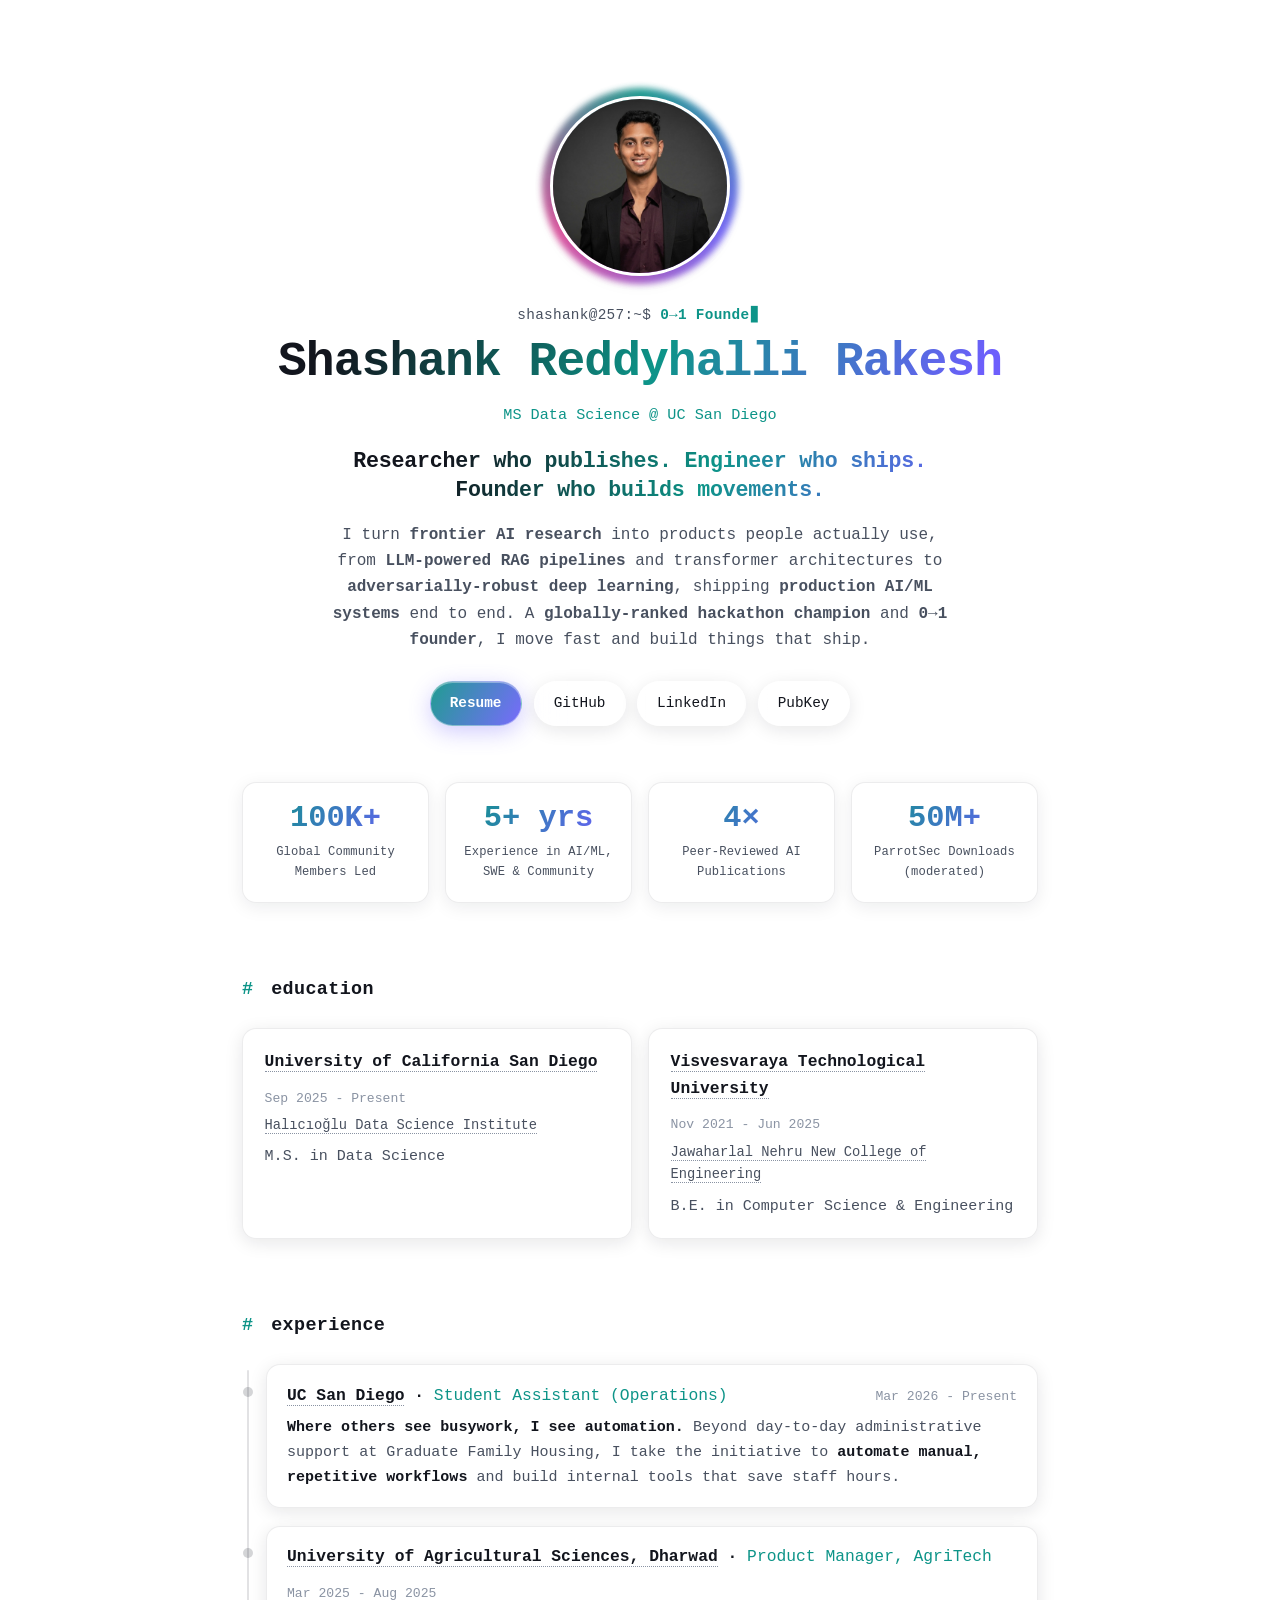
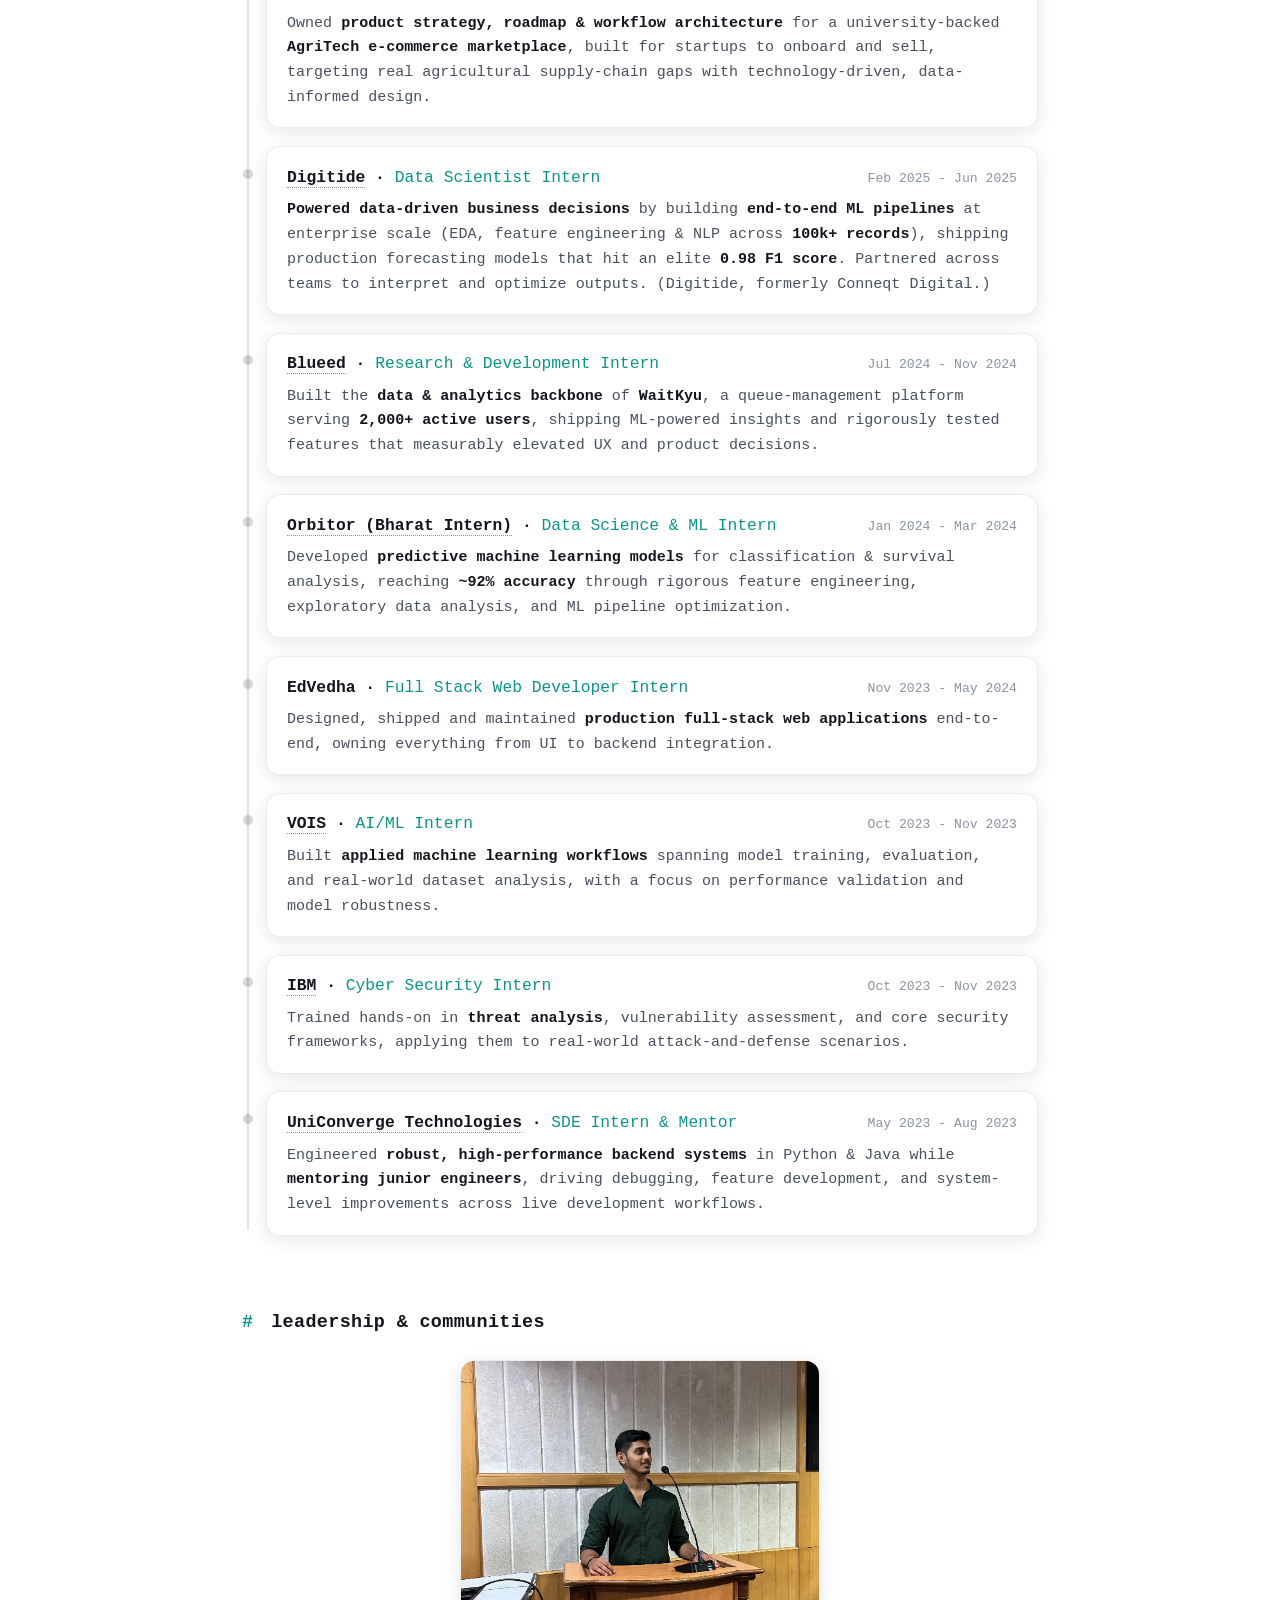
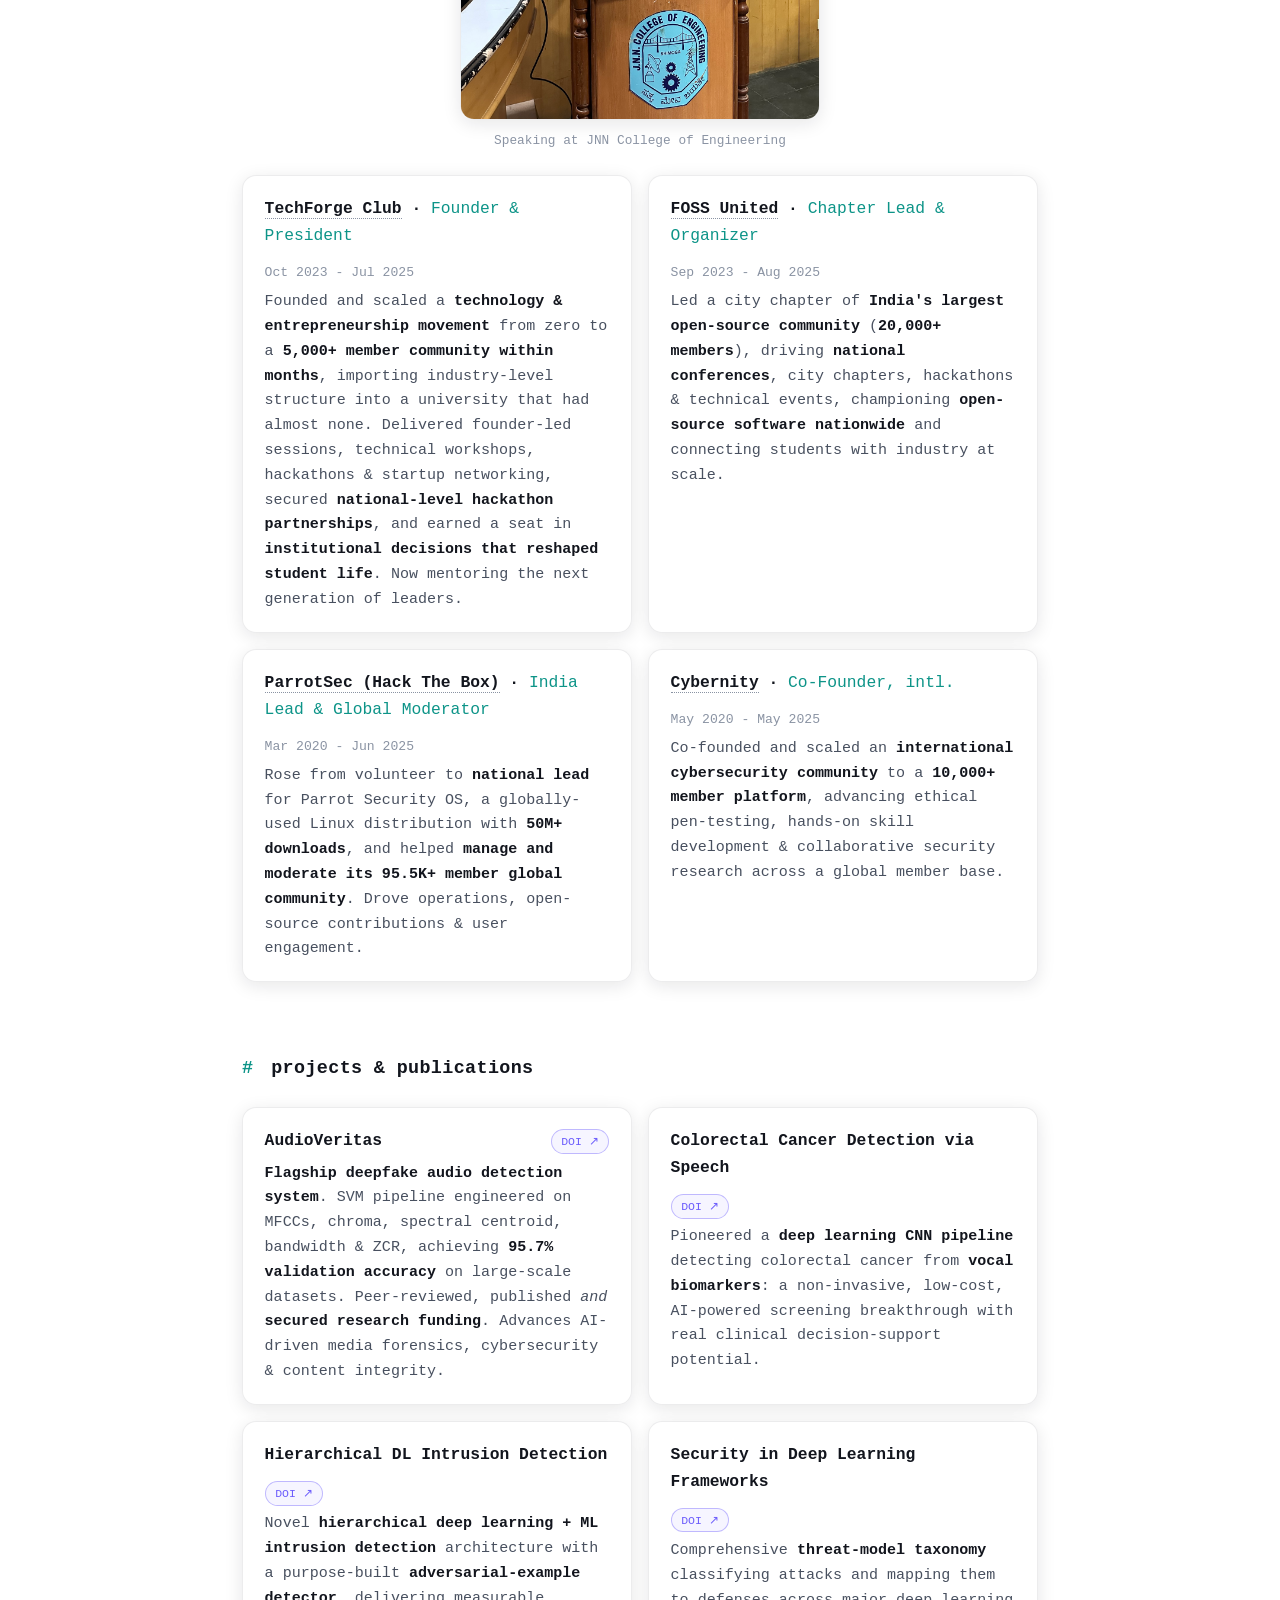
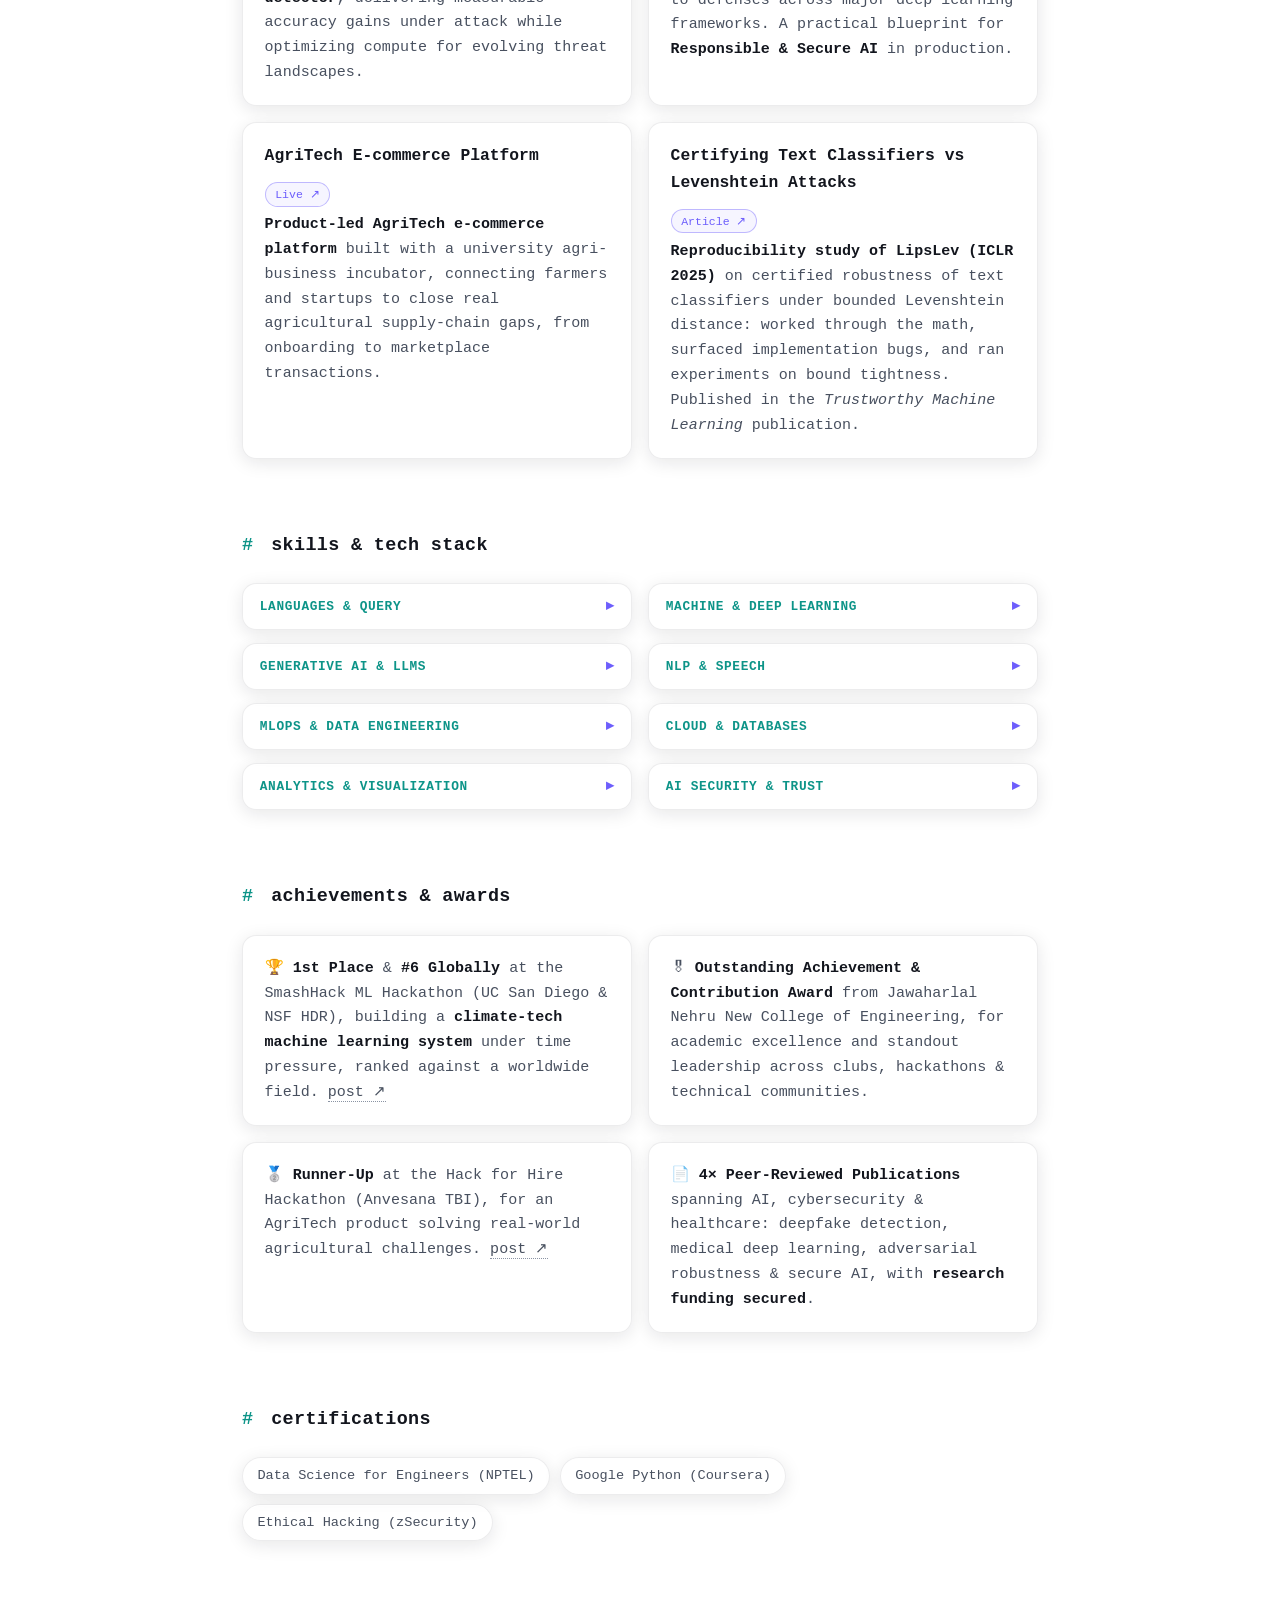
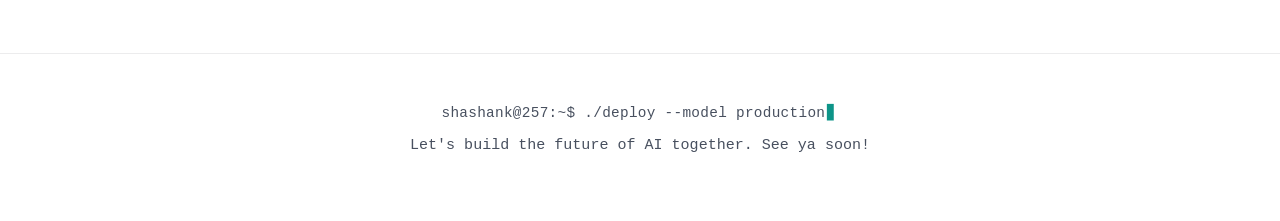
==== commit ba689a56: "update portfolio" ====
--- a/index.html
+++ b/index.html
@@ -127,12 +127,11 @@
                         <h3><a class="hlink" href="https://www.digitide.com/" target="_blank" rel="noopener">Digitide</a> &middot; <span class="role">Data Scientist Intern</span></h3>
                         <span class="when">Feb 2025 - Jun 2025</span>
                     </div>
-                    <p class="muted">Spearheaded <strong>end-to-end ML pipelines</strong> at enterprise scale:
-                        data processing, cleaning, EDA, feature engineering &amp; NLP across <strong>100k+
-                        business records</strong>, shipping production predictive &amp; time-series
-                        forecasting models delivering an elite <strong>0.98 F1 score</strong>. Partnered across
-                        teams to interpret and optimize model outputs for data-driven decision-making.
-                        (Digitide, formerly Conneqt Digital.)</p>
+                    <p class="muted"><strong>Powered data-driven business decisions</strong> by building
+                        <strong>end-to-end ML pipelines</strong> at enterprise scale (EDA, feature engineering
+                        &amp; NLP across <strong>100k+ records</strong>), shipping production forecasting models
+                        that hit an elite <strong>0.98 F1 score</strong>. Partnered across teams to interpret and
+                        optimize outputs. (Digitide, formerly Conneqt Digital.)</p>
                 </article>
                 <article class="tl-item">
                     <div class="tl-dot" aria-hidden="true"></div>
@@ -180,8 +179,8 @@
                         <h3><a class="hlink" href="https://www.ibm.com/" target="_blank" rel="noopener">IBM</a> &middot; <span class="role">Cyber Security Intern</span></h3>
                         <span class="when">Oct 2023 - Nov 2023</span>
                     </div>
-                    <p class="muted">Completed structured <strong>cybersecurity training</strong> in threat analysis,
-                        vulnerability assessment, and core security frameworks applied to real-world environments.</p>
+                    <p class="muted">Trained hands-on in <strong>threat analysis</strong>, vulnerability assessment,
+                        and core security frameworks, applying them to real-world attack-and-defense scenarios.</p>
                 </article>
                 <article class="tl-item">
                     <div class="tl-dot" aria-hidden="true"></div>
@@ -232,7 +231,7 @@
                         <h3><a class="hlink" href="https://parrotsec.org" target="_blank" rel="noopener">ParrotSec (Hack The Box)</a> &middot; <span class="role">India Lead &amp; Global Moderator</span></h3>
                         <span class="when">Mar 2020 - Jun 2025</span>
                     </div>
-                    <p class="muted">Rose from volunteer to <strong>national lead</strong> for Parrot Security OS, a globally-used Linux distribution with <strong>50M+ downloads</strong>, going on to help
+                    <p class="muted">Rose from volunteer to <strong>national lead</strong> for Parrot Security OS, a globally-used Linux distribution with <strong>50M+ downloads</strong>, and helped
                         <strong>manage and moderate its 95.5K+ member global community</strong>. Drove operations,
                         open-source contributions &amp; user engagement.</p>
                 </article>
@@ -297,8 +296,8 @@
                         <a class="pill" href="https://krishik-abiuasd.org/" target="_blank" rel="noopener">Live ↗</a>
                     </div>
                     <p class="muted"><strong>Product-led AgriTech e-commerce platform</strong> built with a
-                        university agri-business incubator, connecting farmers and startups to tackle
-                        real supply-chain challenges with technology-driven, data-informed solutions.</p>
+                        university agri-business incubator, connecting farmers and startups to close
+                        real agricultural supply-chain gaps, from onboarding to marketplace transactions.</p>
                 </article>
                 <article class="card project">
                     <div class="card-head">
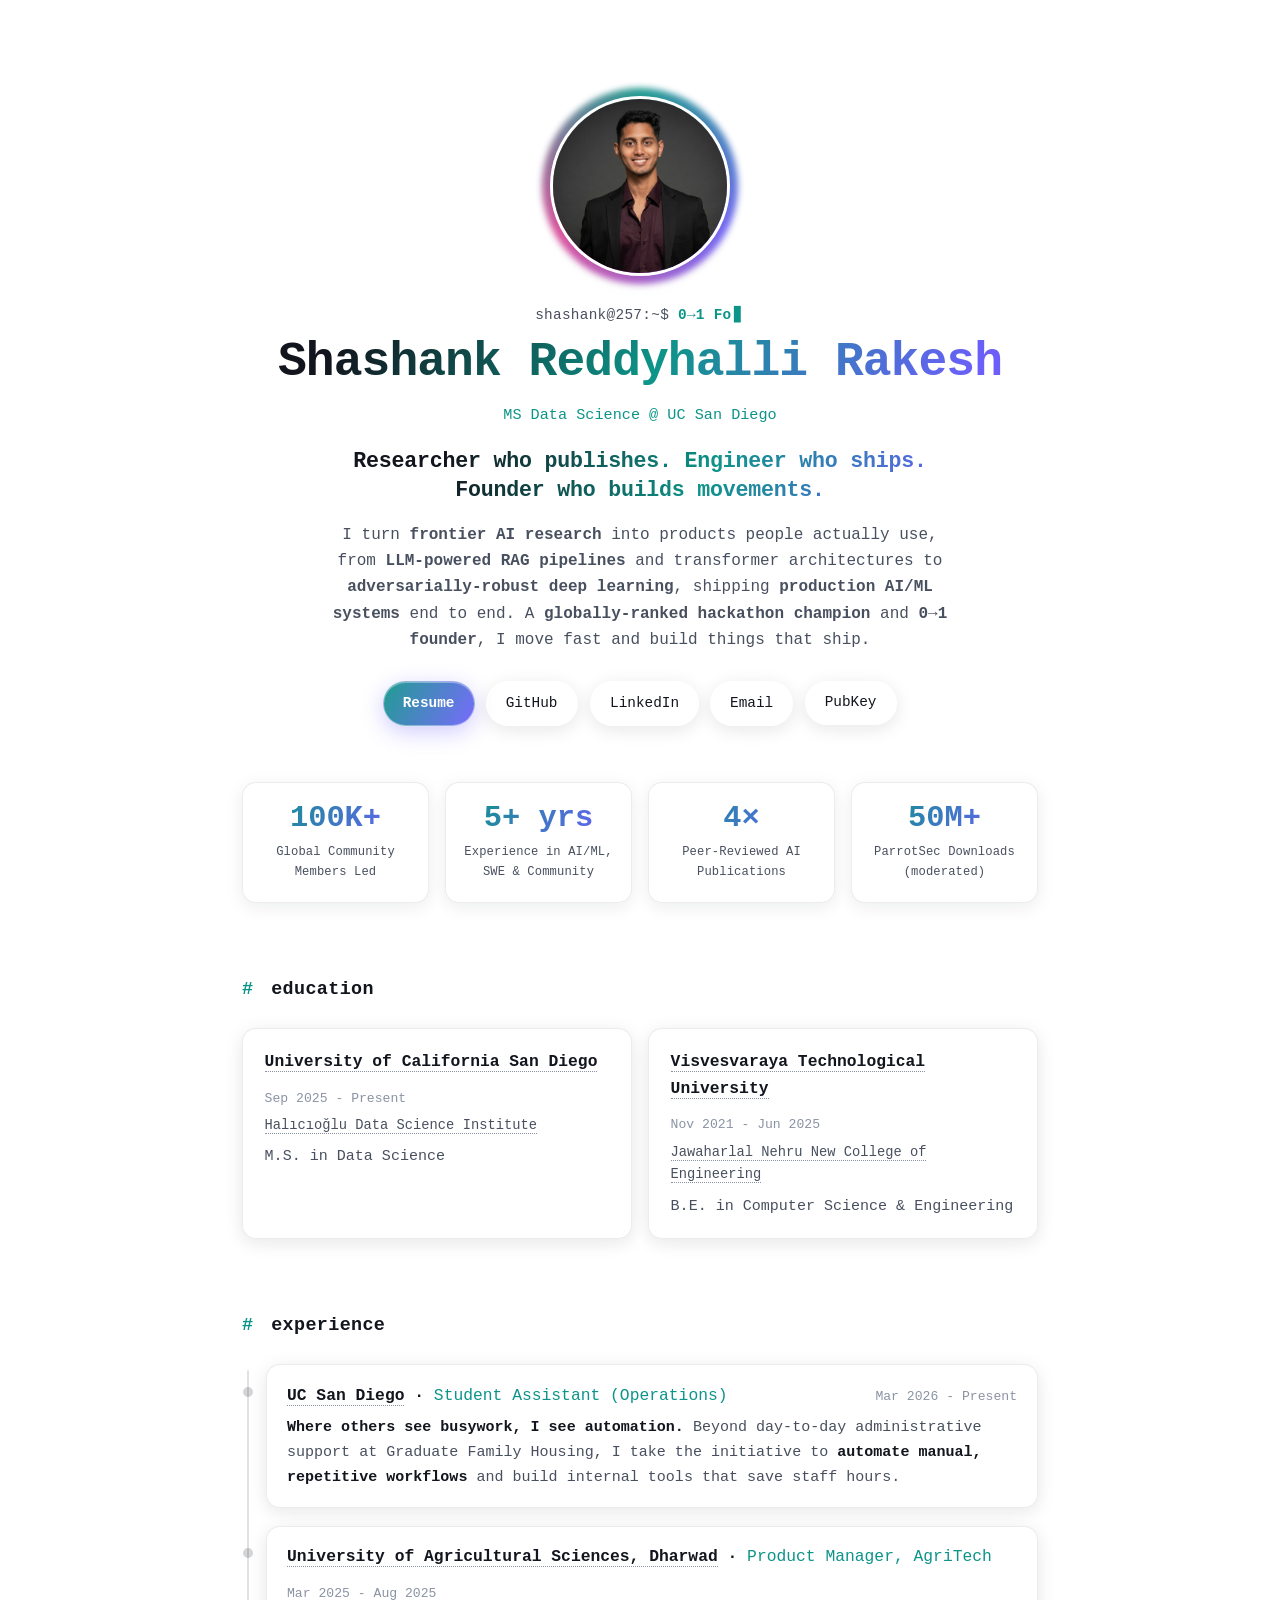
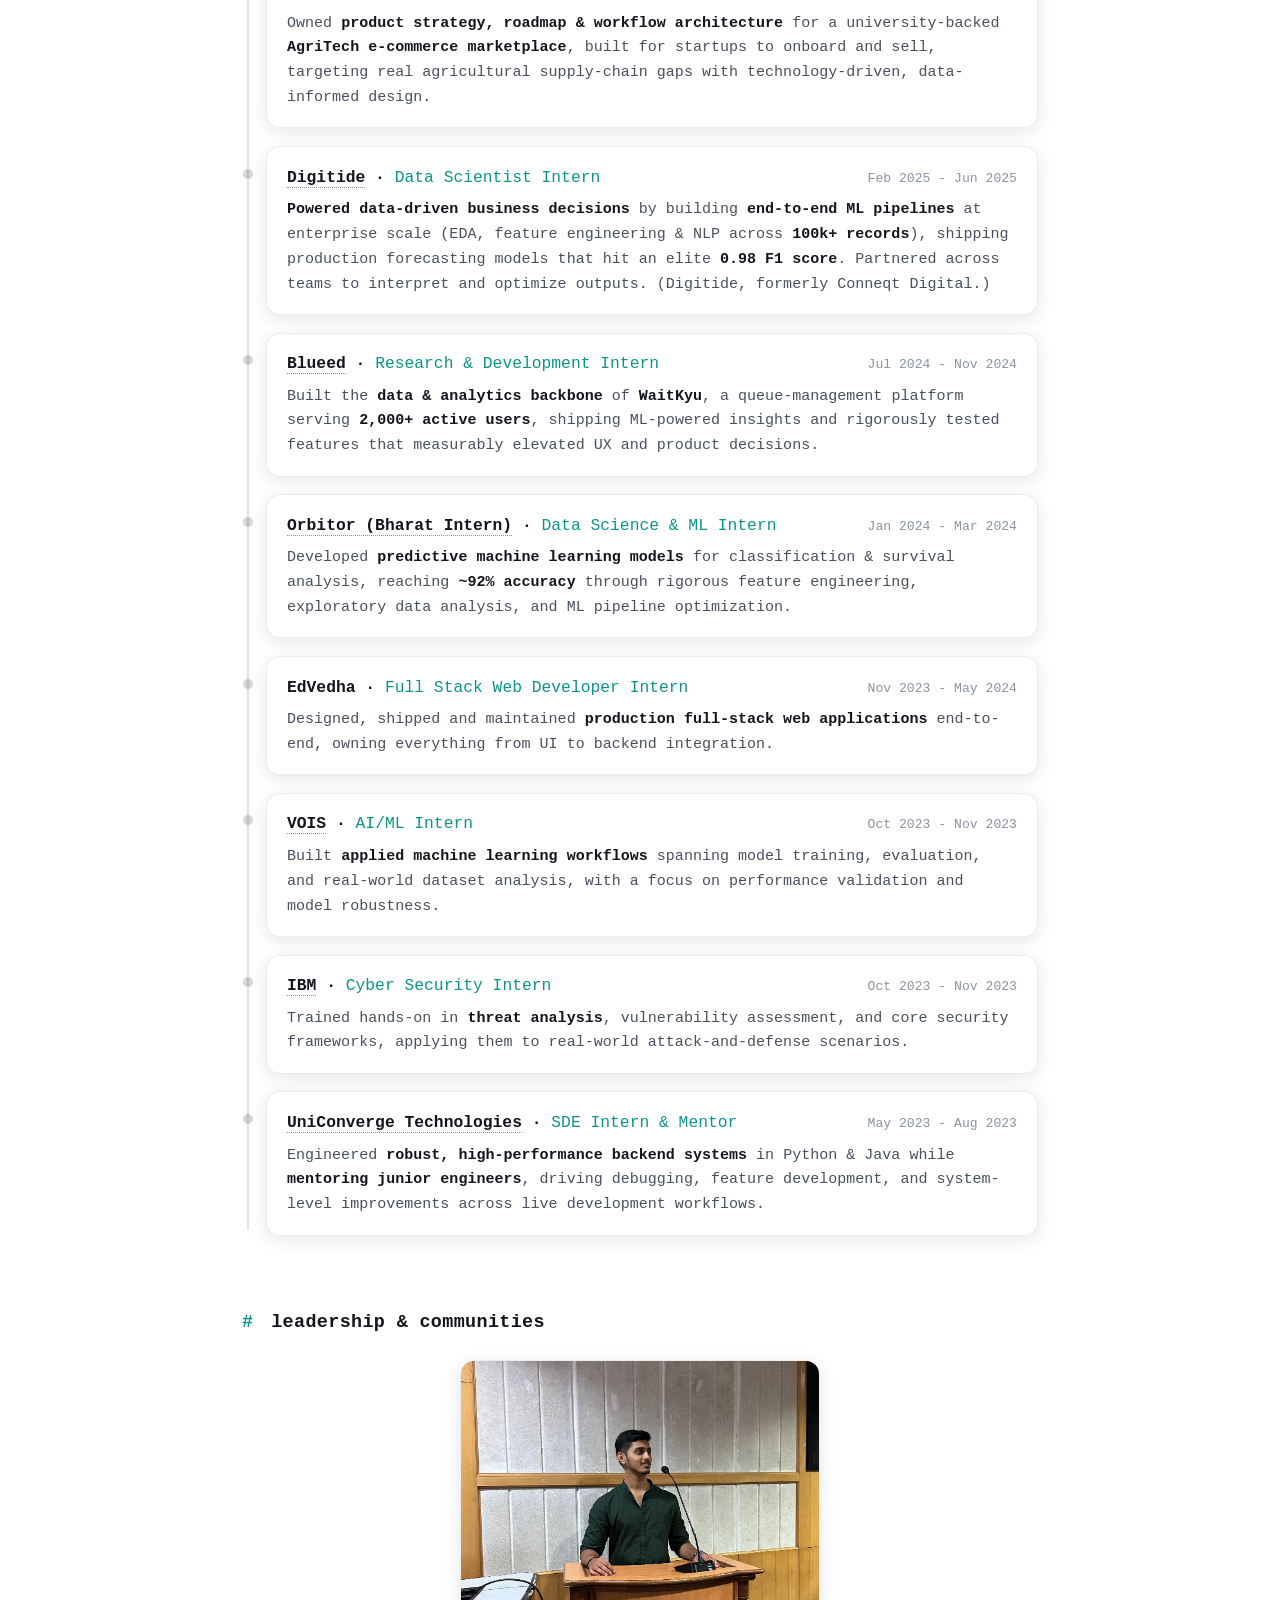
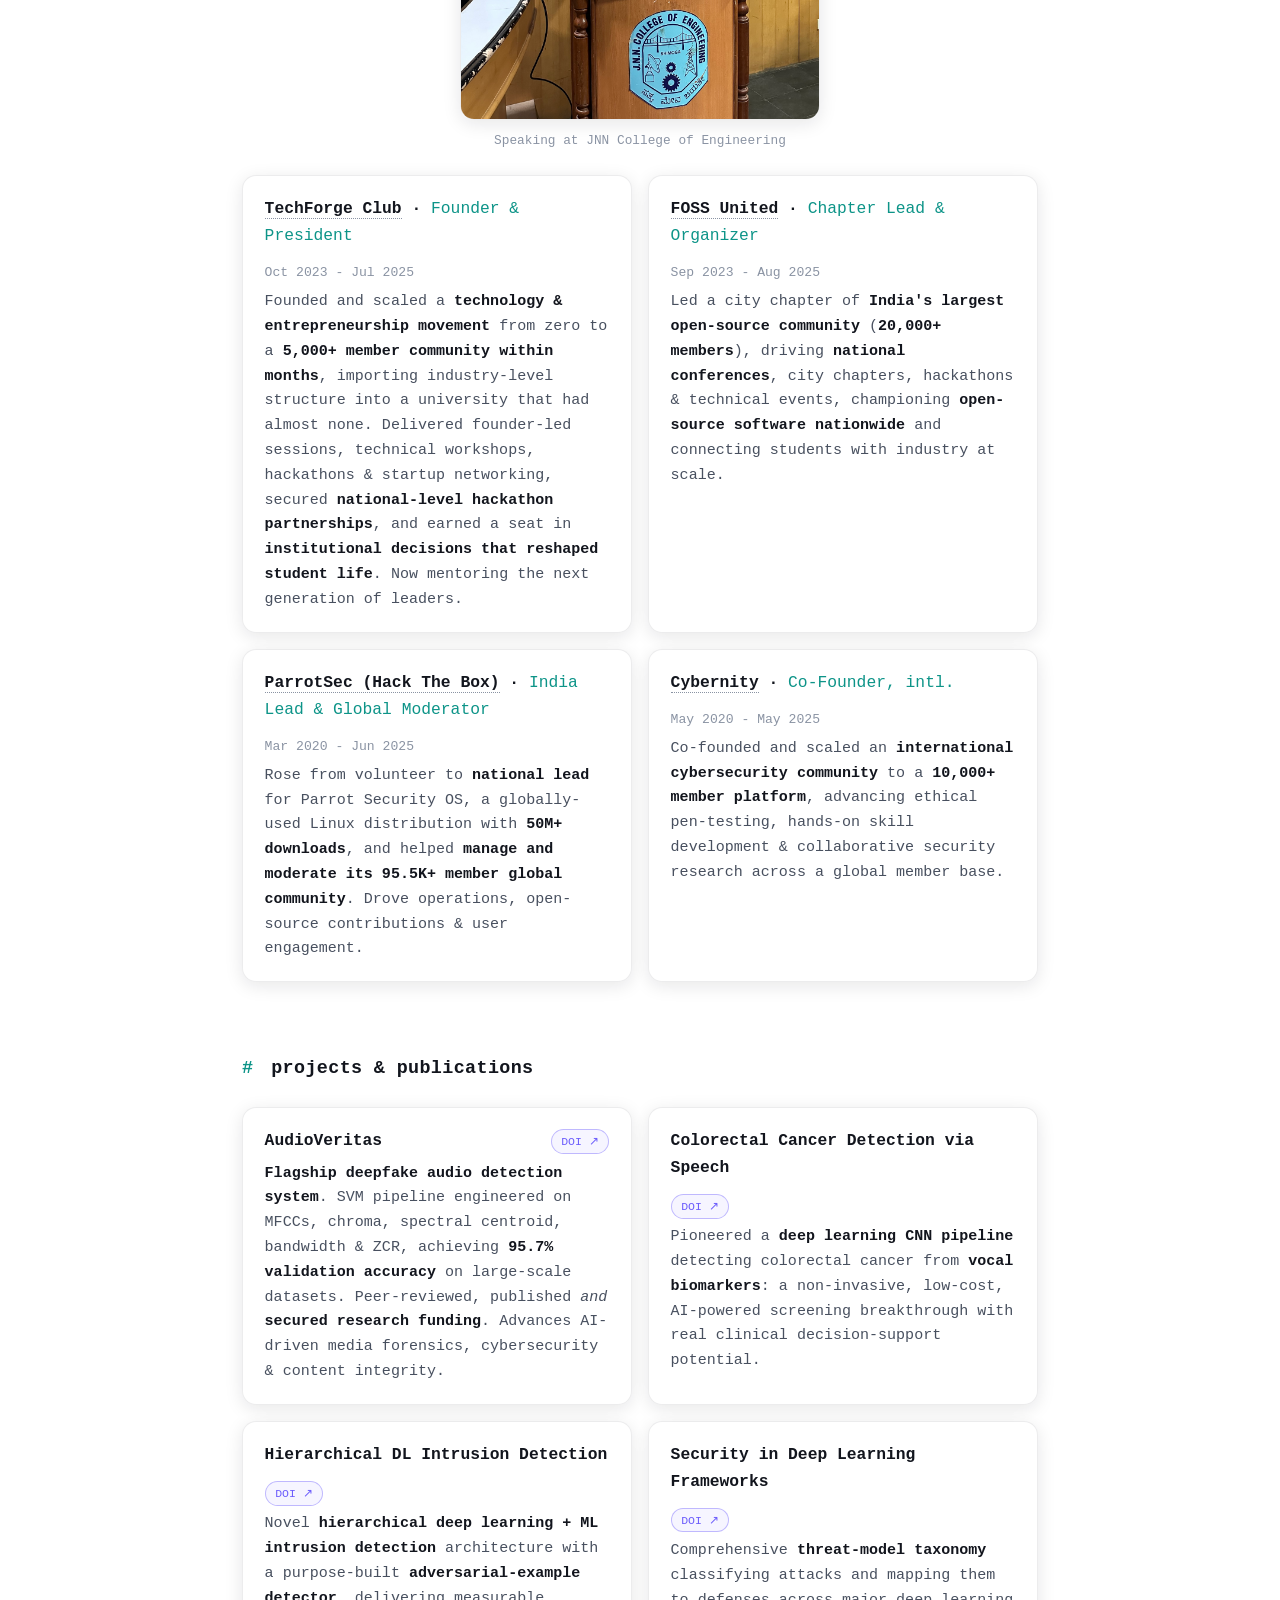
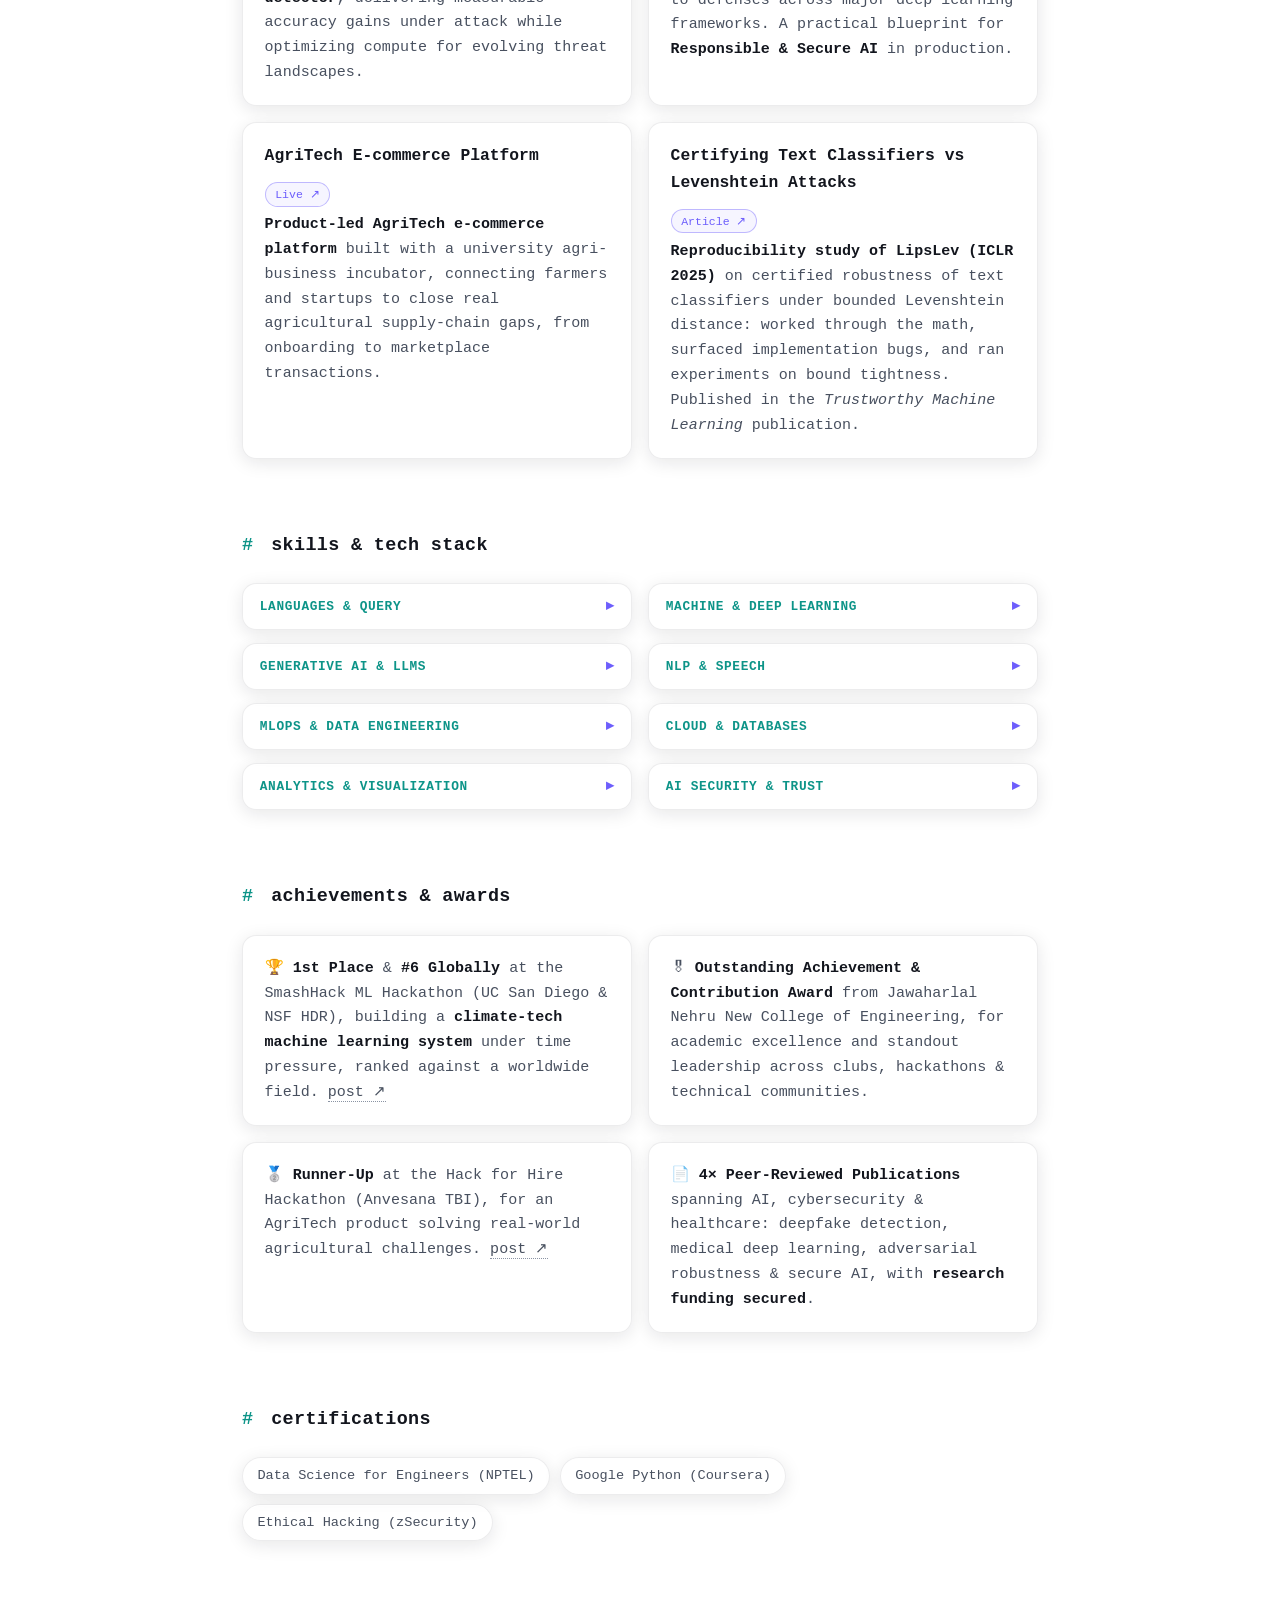
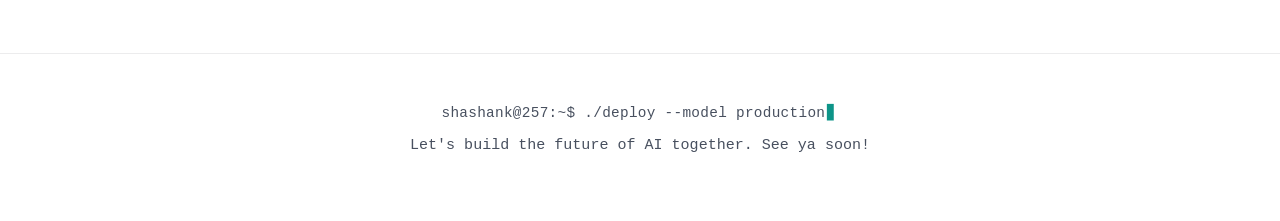
==== commit 9992fdcf: "update portfolio" ====
--- a/index.html
+++ b/index.html
@@ -48,6 +48,7 @@
                 <a class="btn btn-primary" href="assets/Resume/ShashankRR_Resume.pdf" target="_blank" rel="noopener">Resume</a>
                 <a class="btn" href="https://github.com/shashank257" target="_blank" rel="noopener">GitHub</a>
                 <a class="btn" href="https://www.linkedin.com/in/shashankrr" target="_blank" rel="noopener">LinkedIn</a>
+                <a class="btn" href="mailto:sreddyhallirakesh@ucsd.edu">Email</a>
                 <a class="btn" href="assets/key/pubkey.html">PubKey</a>
             </nav>
         </header>
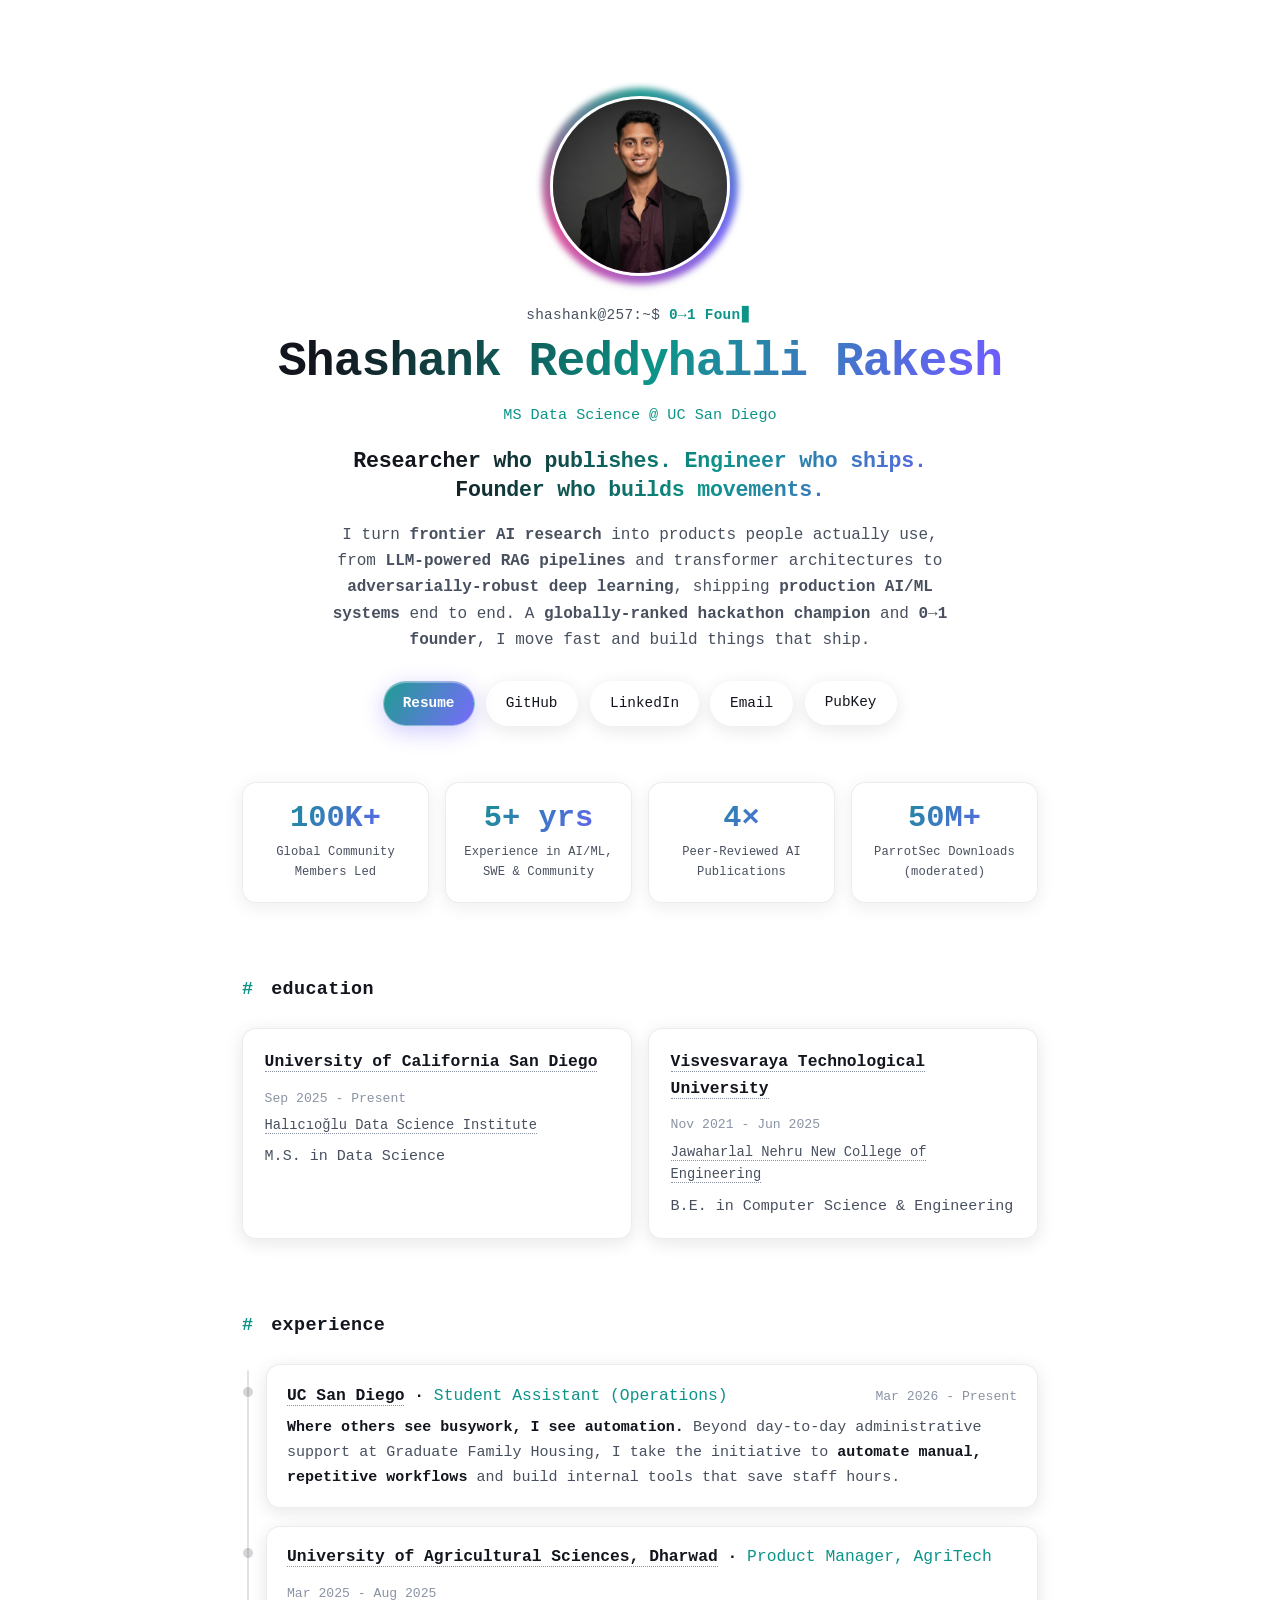
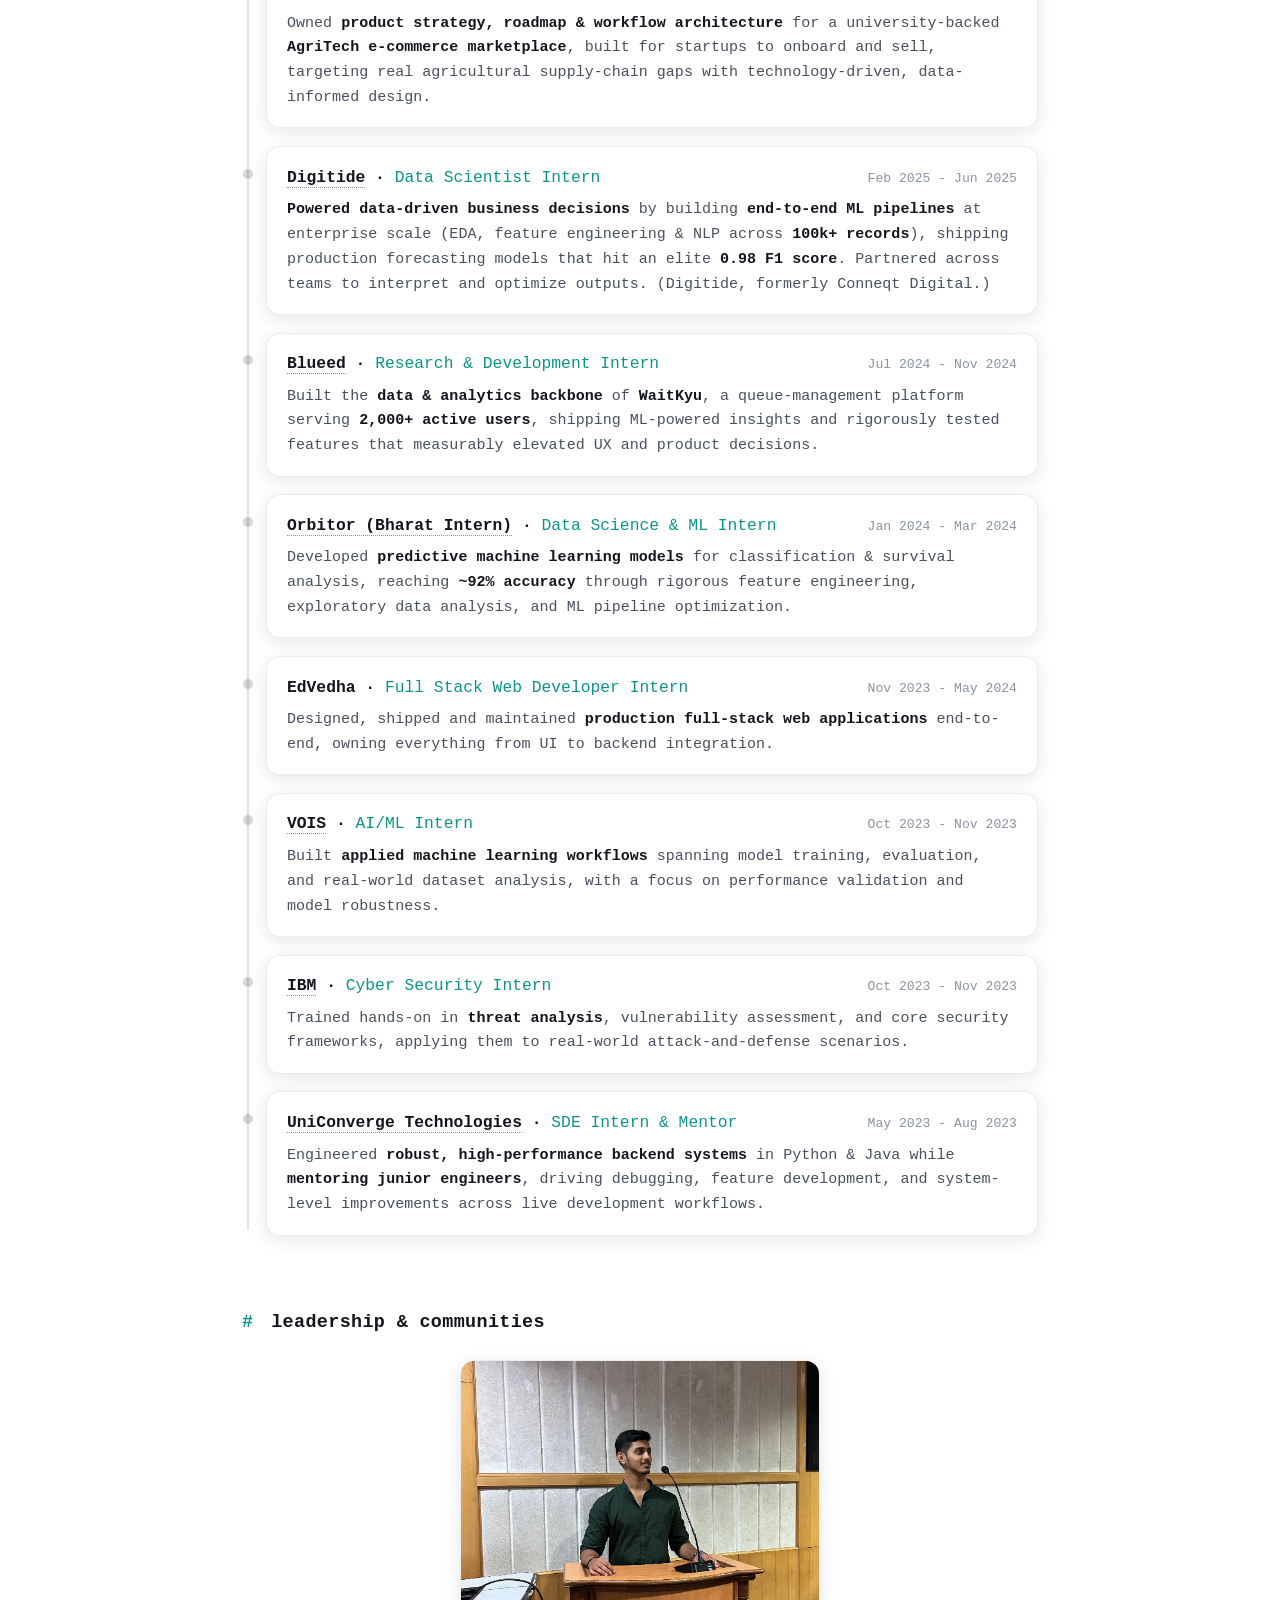
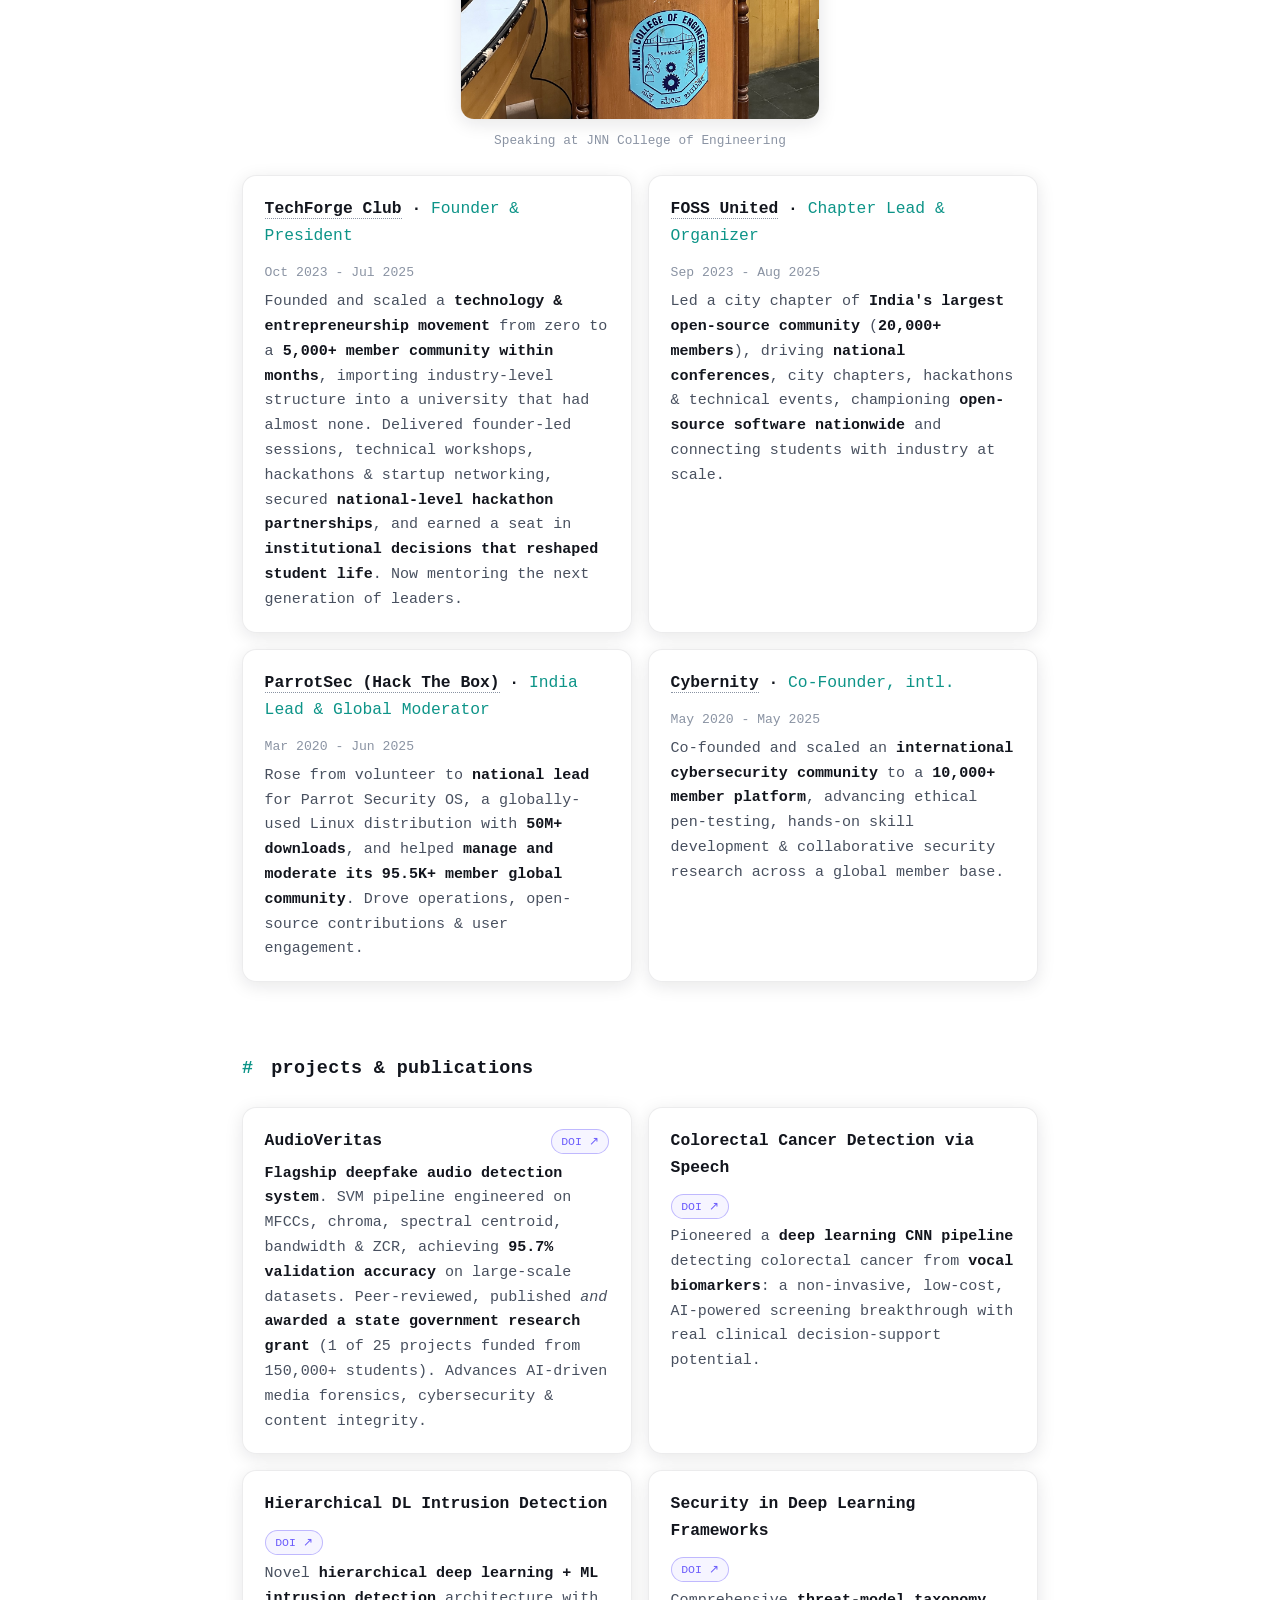
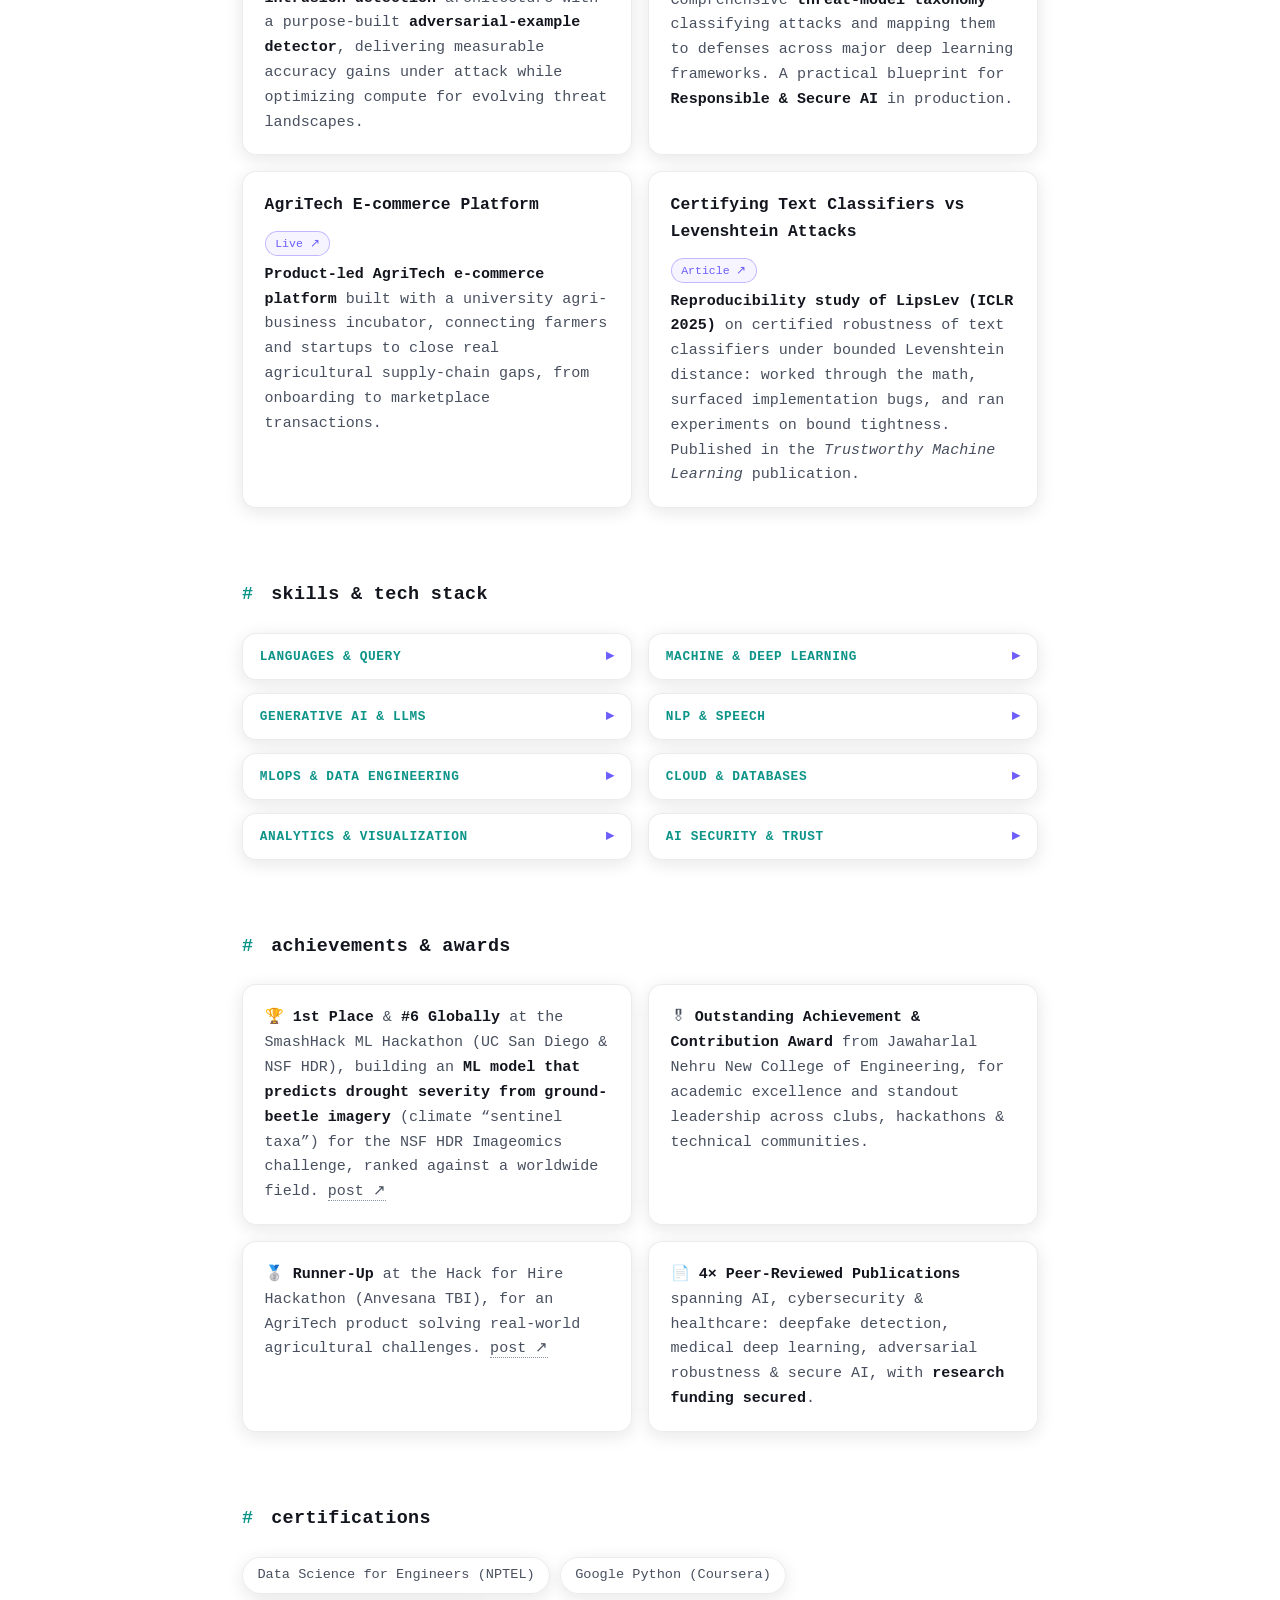
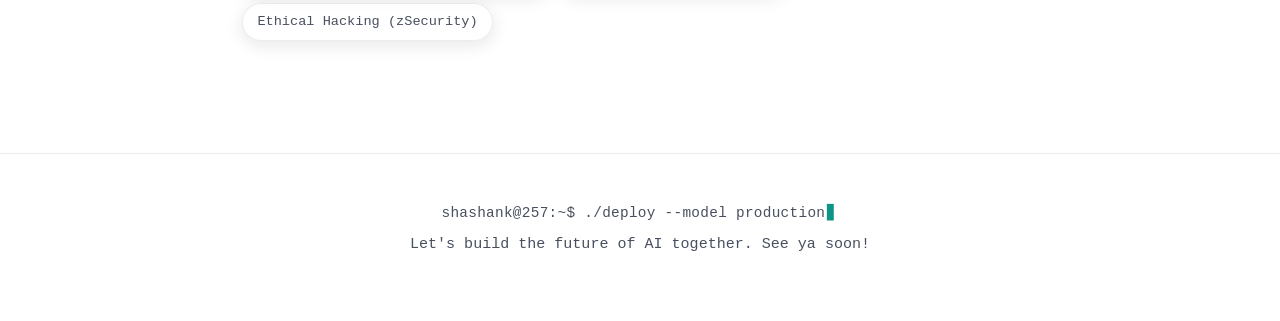
==== commit 3694b48c: "update portfolio" ====
--- a/index.html
+++ b/index.html
@@ -260,8 +260,9 @@
                     <p class="muted"><strong>Flagship deepfake audio detection system</strong>. SVM pipeline
                         engineered on MFCCs, chroma, spectral centroid, bandwidth &amp; ZCR, achieving
                         <strong>95.7% validation accuracy</strong> on large-scale datasets. Peer-reviewed,
-                        published <em>and</em> <strong>secured research funding</strong>. Advances AI-driven
-                        media forensics, cybersecurity &amp; content integrity.</p>
+                        published <em>and</em> <strong>awarded a state government research grant</strong> (1 of 25
+                        projects funded from 150,000+ students). Advances AI-driven media forensics, cybersecurity
+                        &amp; content integrity.</p>
                 </article>
                 <article class="card project">
                     <div class="card-head">
@@ -398,8 +399,9 @@
             <h2 class="section-title"><span class="hash">#</span> achievements &amp; awards</h2>
             <div class="cards">
                 <article class="card"><p class="muted">🏆 <strong>1st Place</strong> &amp; <strong>#6 Globally</strong>
-                    at the SmashHack ML Hackathon (UC San Diego &amp; NSF HDR), building a <strong>climate-tech
-                    machine learning system</strong> under time pressure, ranked against a worldwide field.
+                    at the SmashHack ML Hackathon (UC San Diego &amp; NSF HDR), building an <strong>ML model that
+                    predicts drought severity from ground-beetle imagery</strong> (climate &ldquo;sentinel taxa&rdquo;)
+                    for the NSF HDR Imageomics challenge, ranked against a worldwide field.
                     <a class="hlink" href="https://www.linkedin.com/posts/shashankrr_hackathon-machinelearning-climatetech-share-7422825761335779328-vGzB/" target="_blank" rel="noopener">post ↗</a></p></article>
                 <article class="card"><p class="muted">🎖 <strong>Outstanding Achievement &amp; Contribution
                     Award</strong> from Jawaharlal Nehru New College of Engineering, for academic excellence and
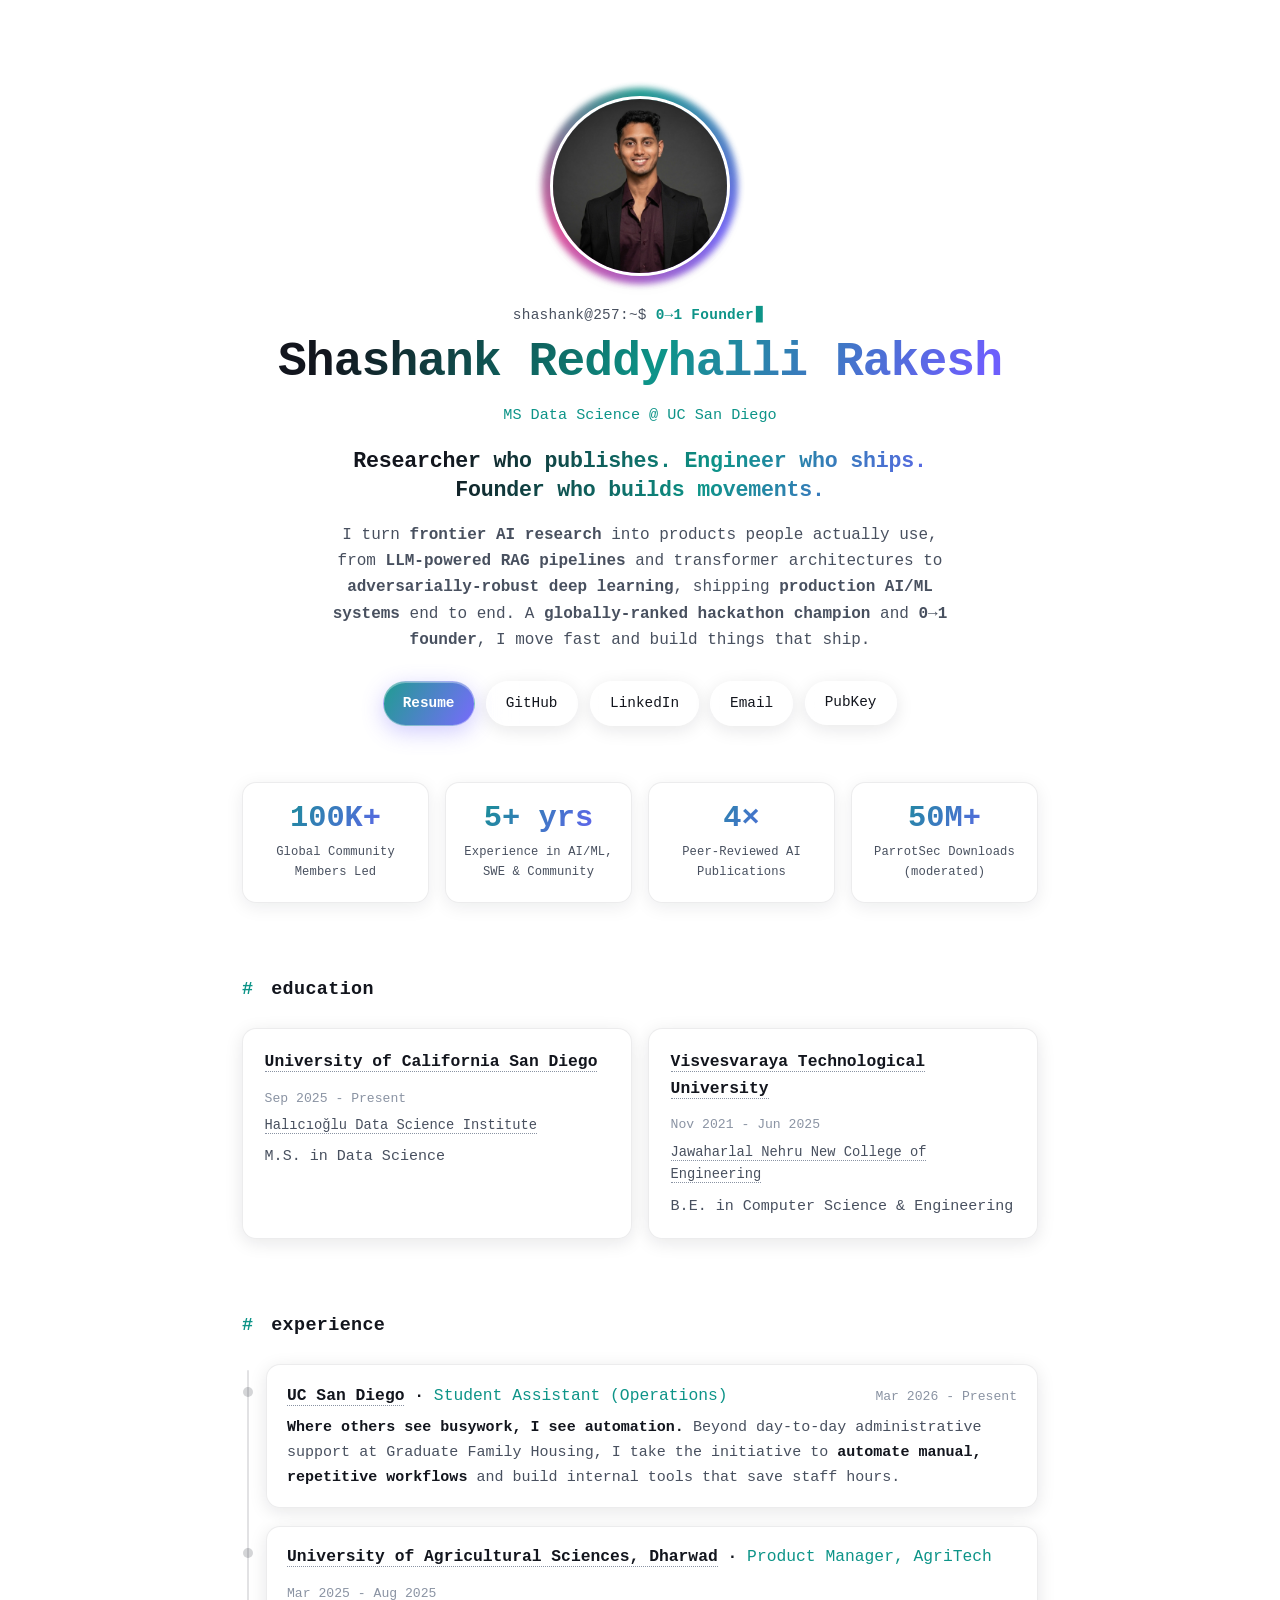
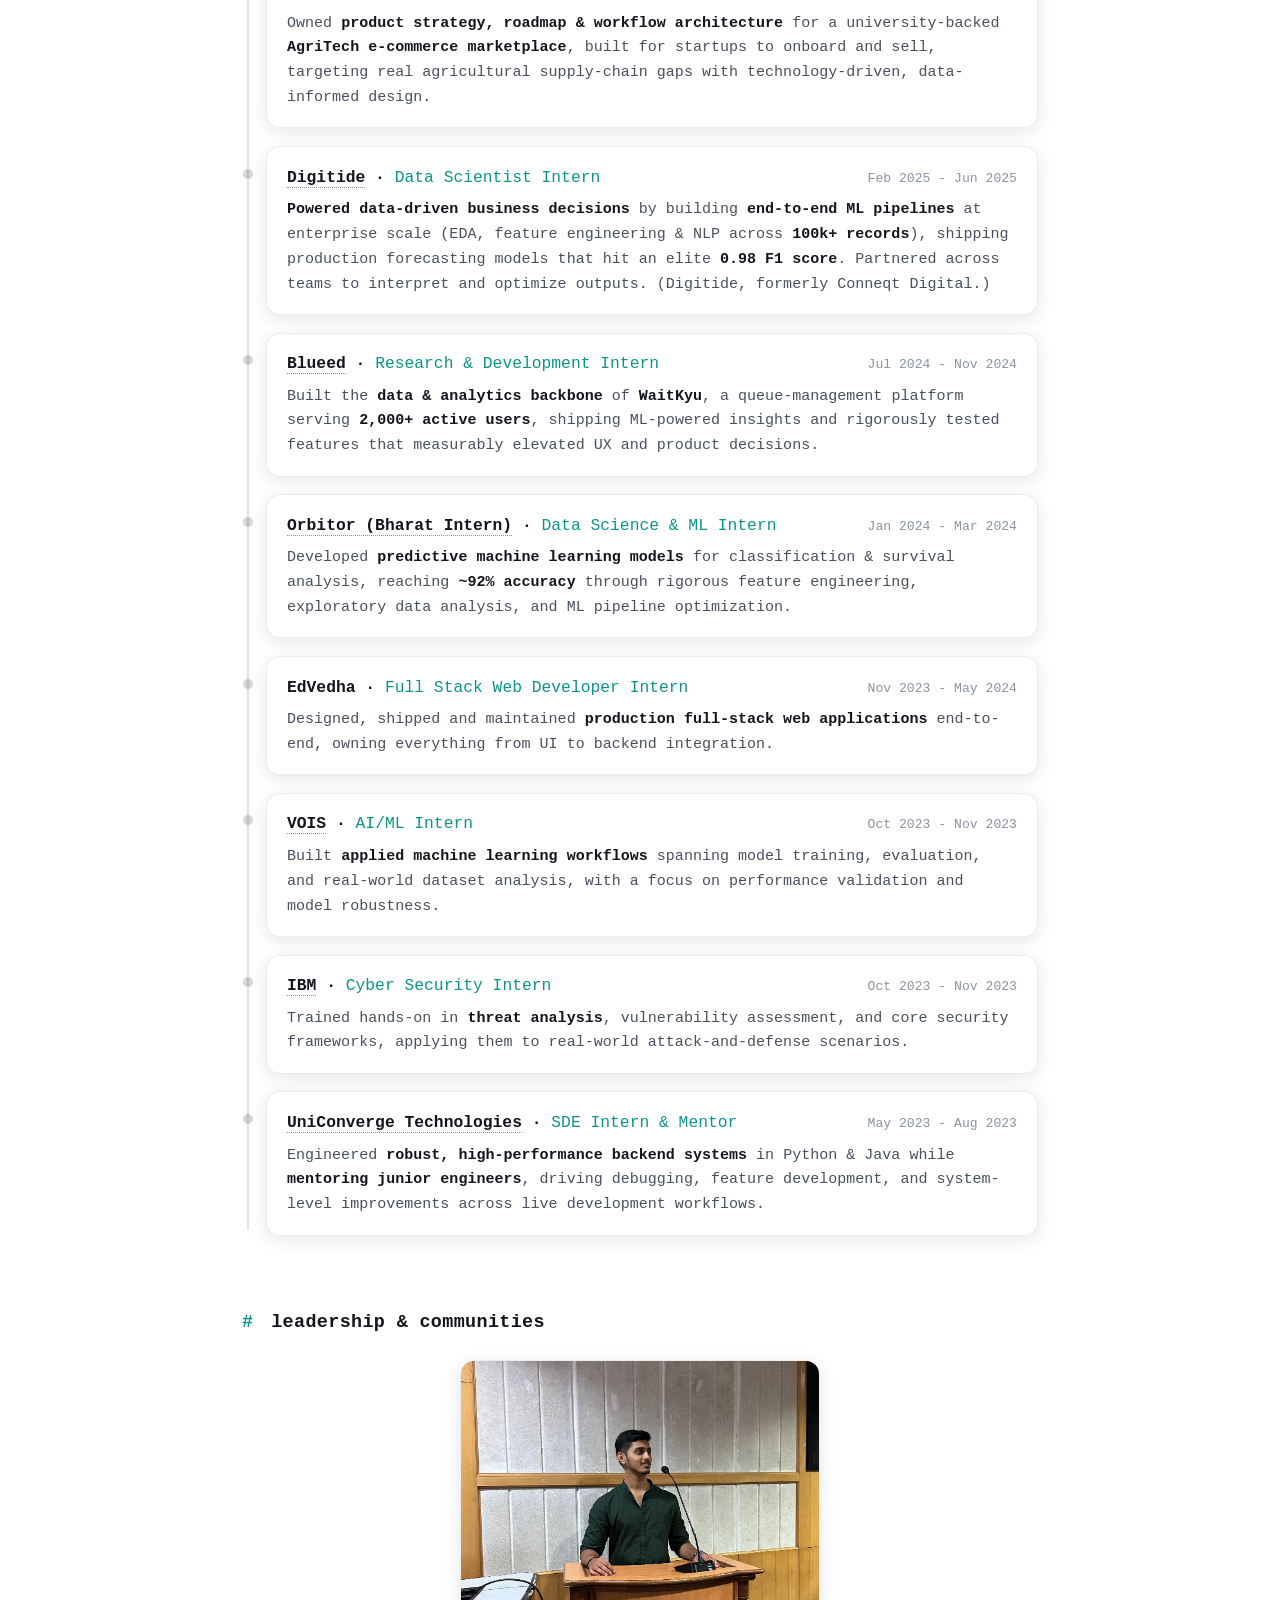
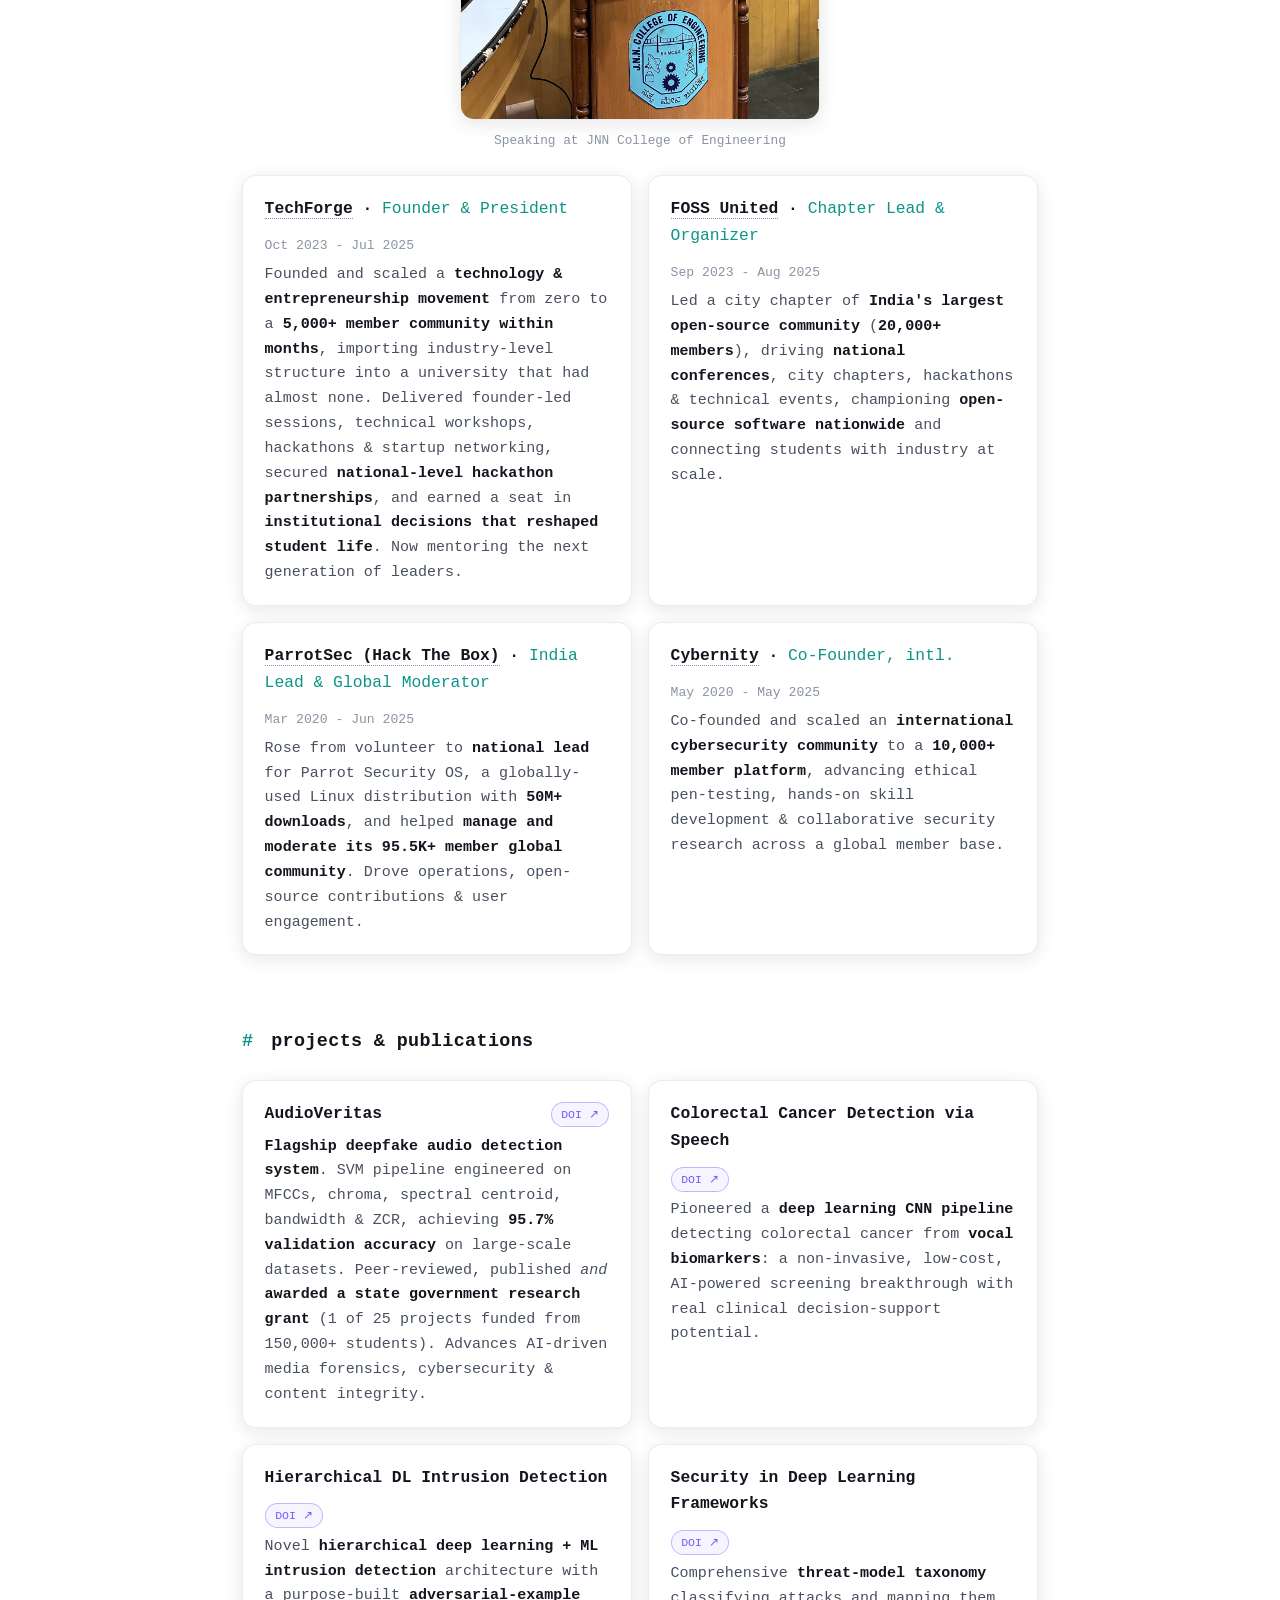
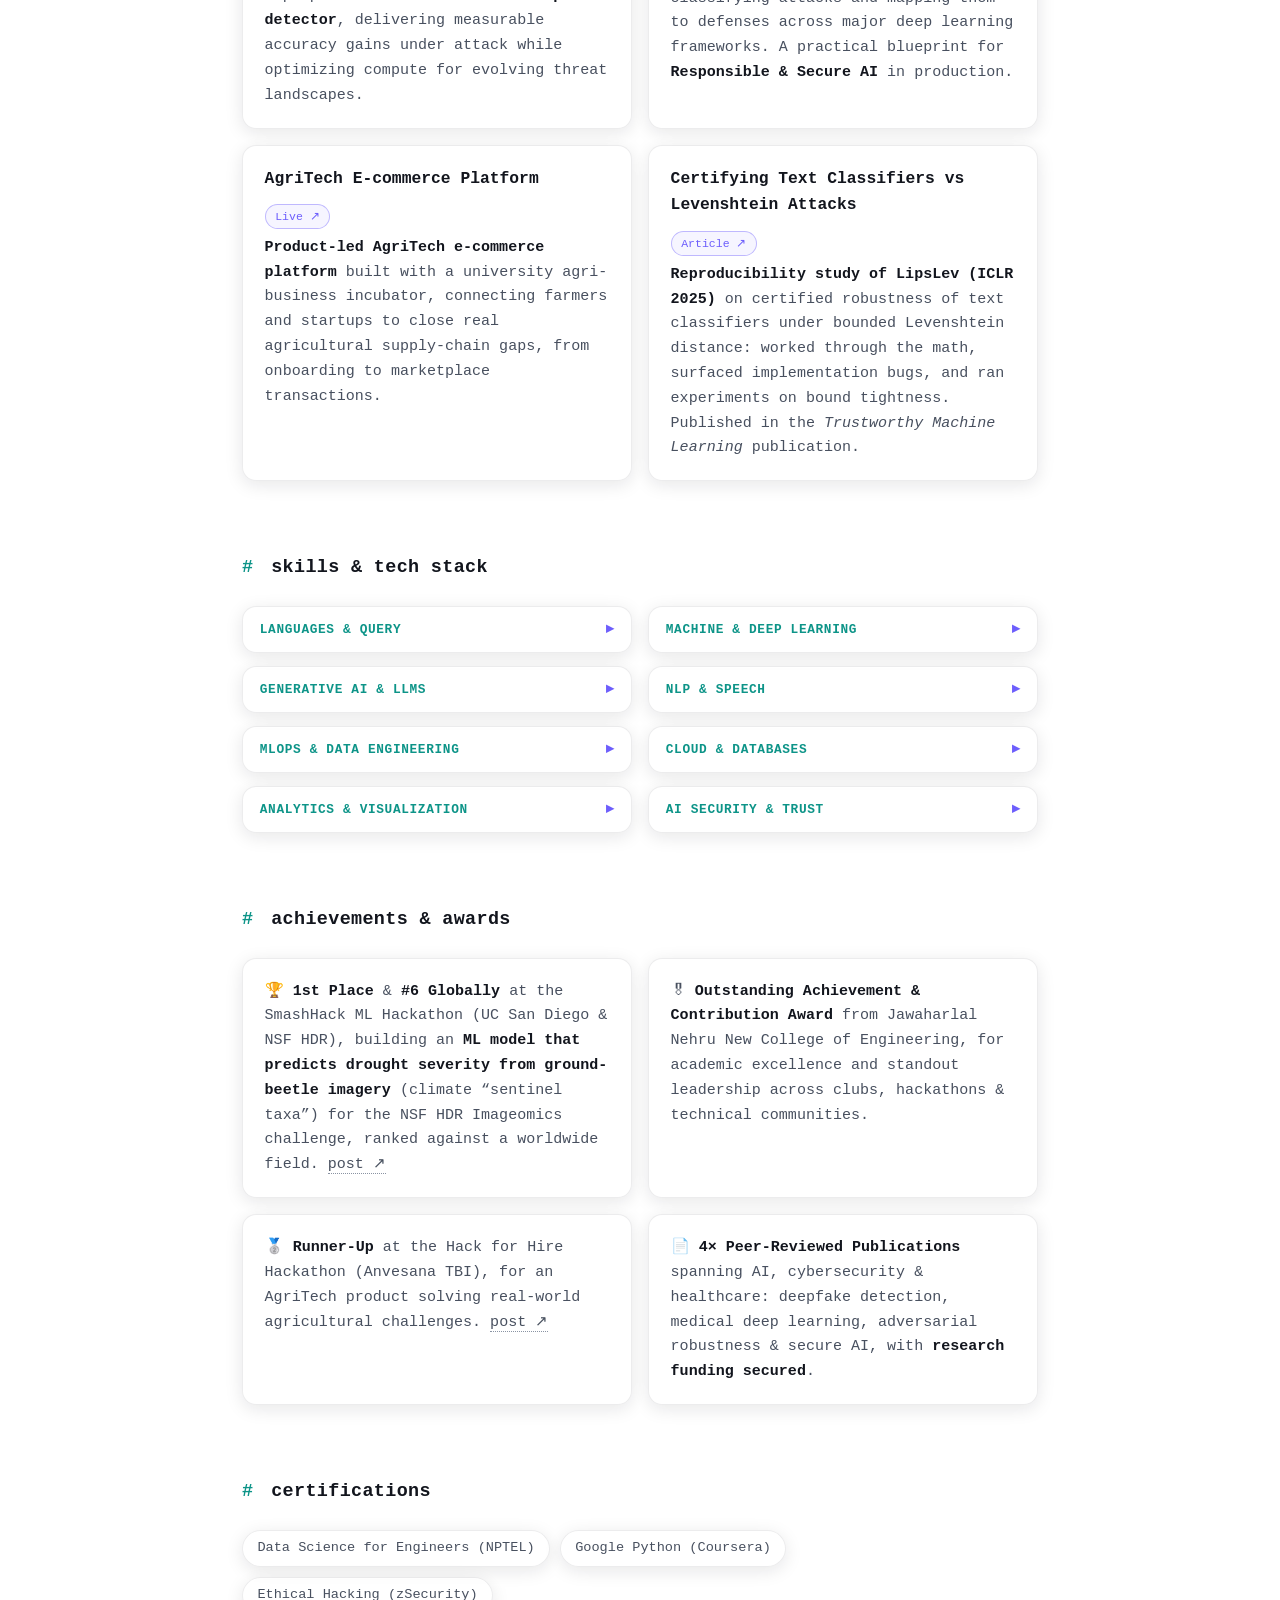
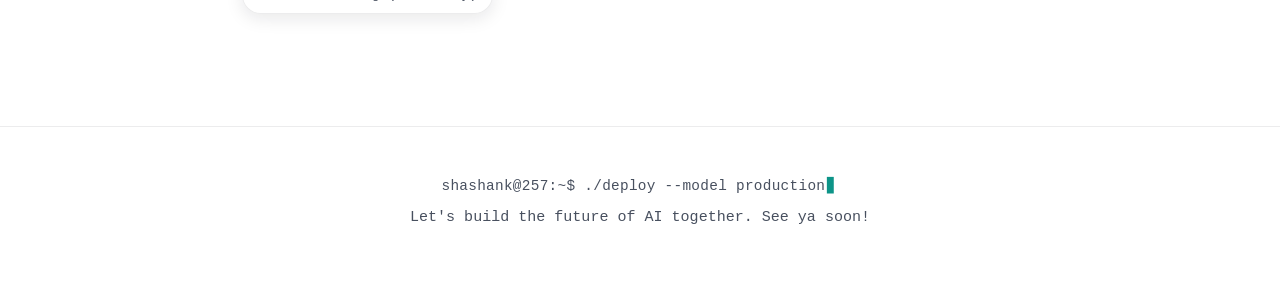
==== commit 57d0a574: "update portfolio" ====
--- a/index.html
+++ b/index.html
@@ -206,7 +206,7 @@
             <div class="cards">
                 <article class="card">
                     <div class="card-head">
-                        <h3><a class="hlink" href="https://techforge.jnnce.ac.in/" target="_blank" rel="noopener">TechForge Club</a> &middot; <span class="role">Founder &amp; President</span></h3>
+                        <h3><a class="hlink" href="https://techforge.jnnce.ac.in/" target="_blank" rel="noopener">TechForge</a> &middot; <span class="role">Founder &amp; President</span></h3>
                         <span class="when">Oct 2023 - Jul 2025</span>
                     </div>
                     <p class="muted">Founded and scaled a <strong>technology &amp; entrepreneurship movement</strong>
